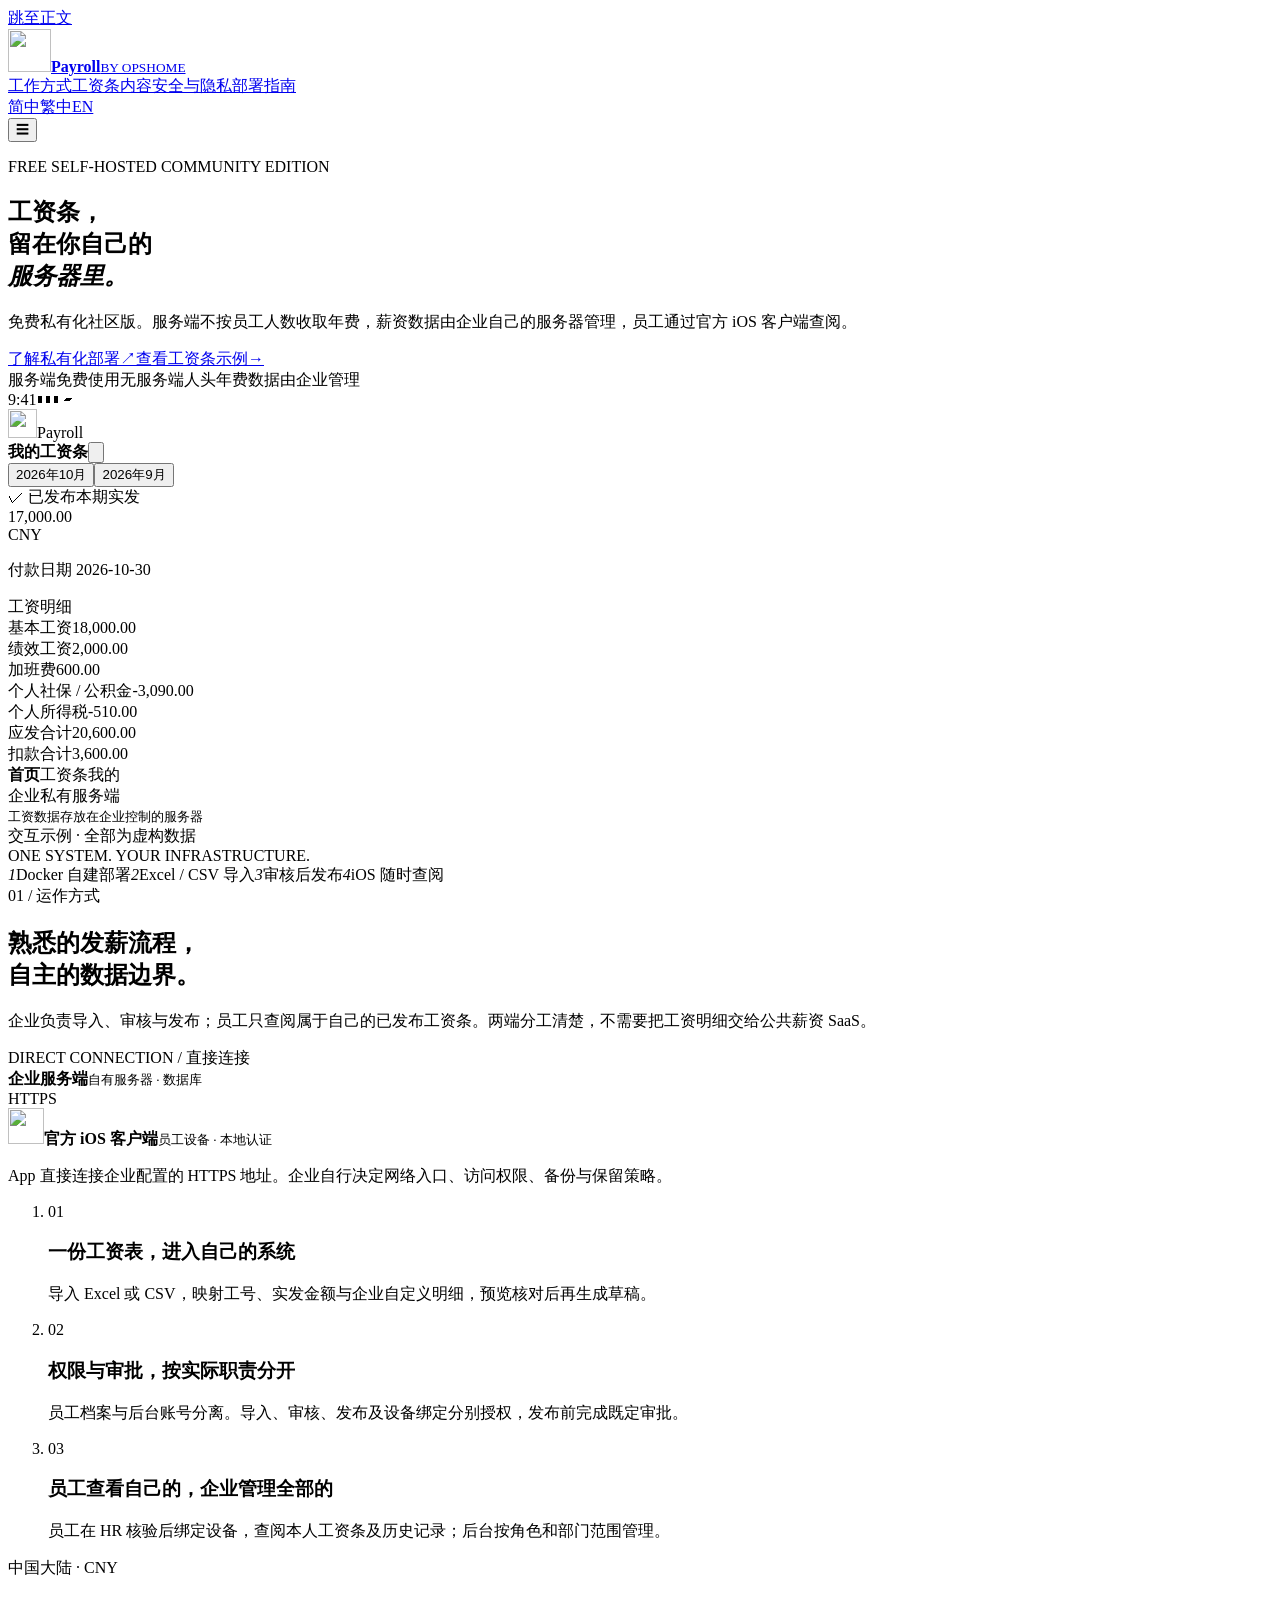
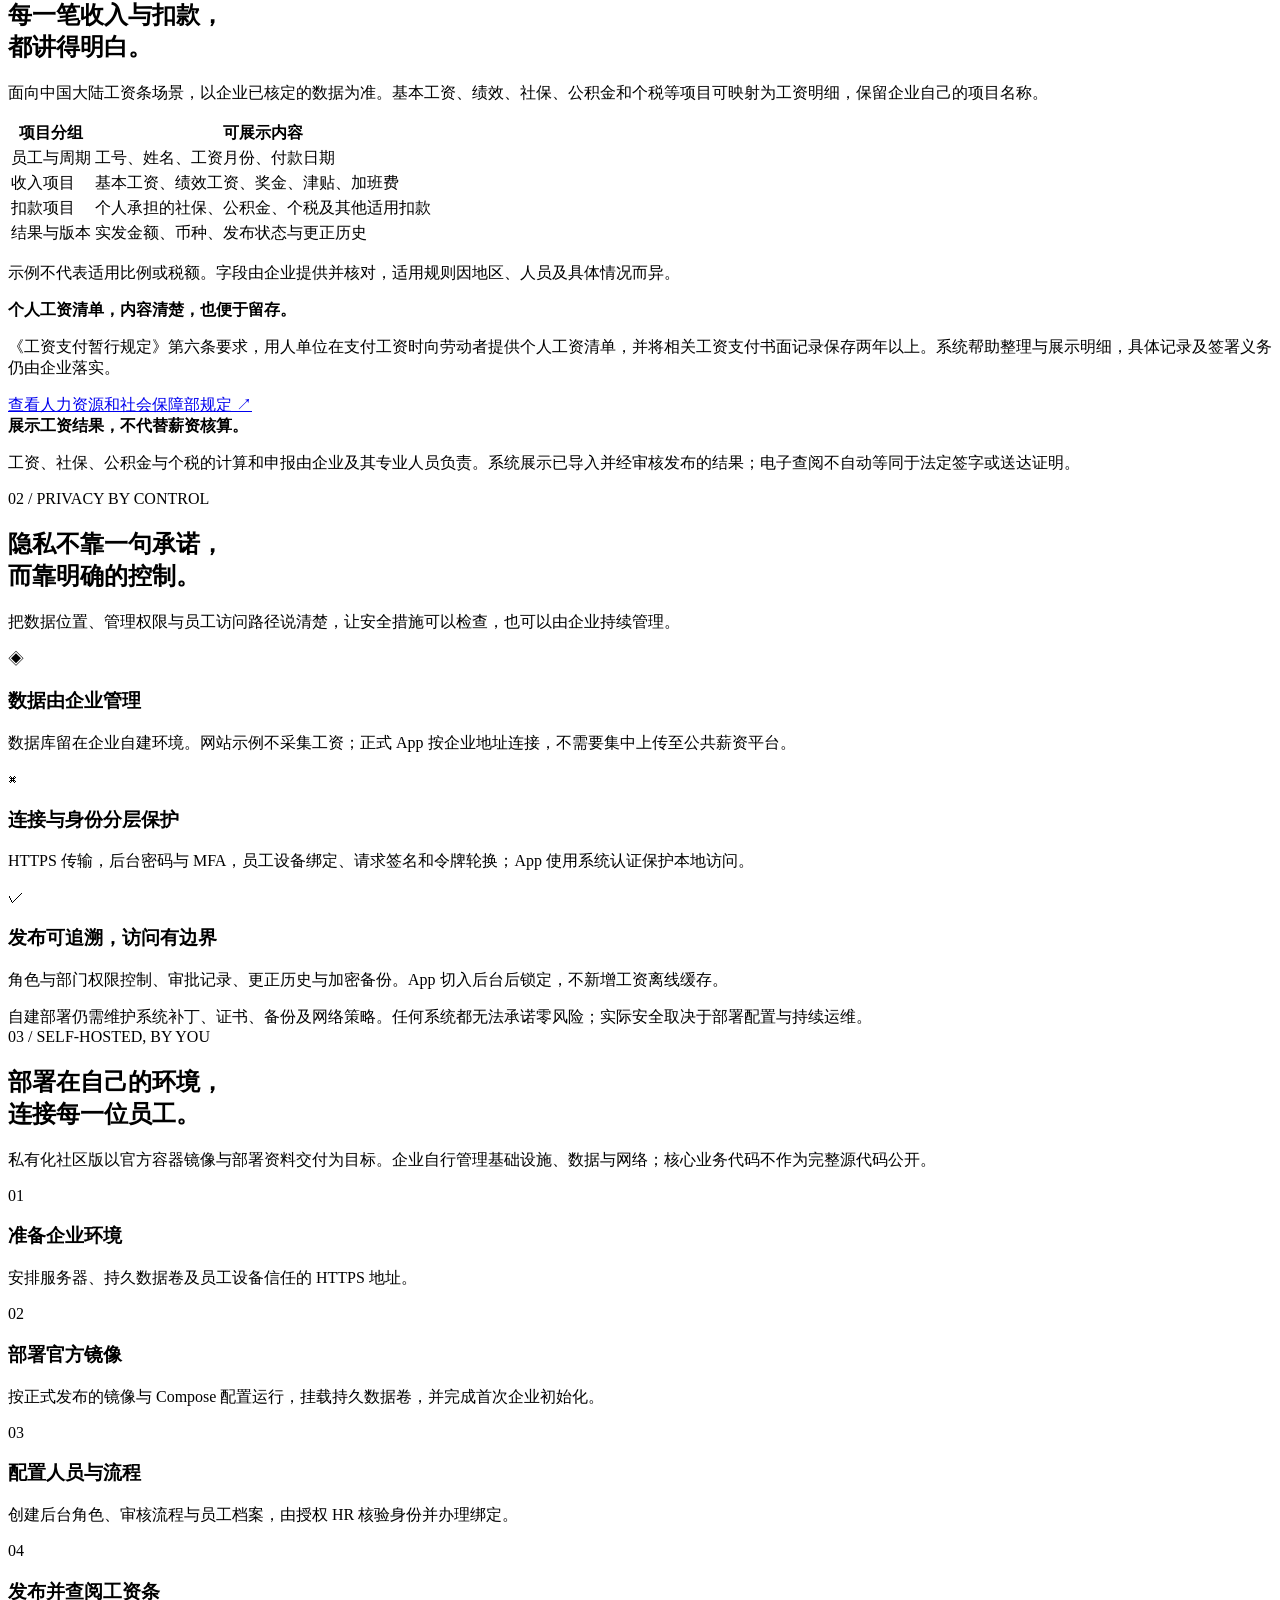
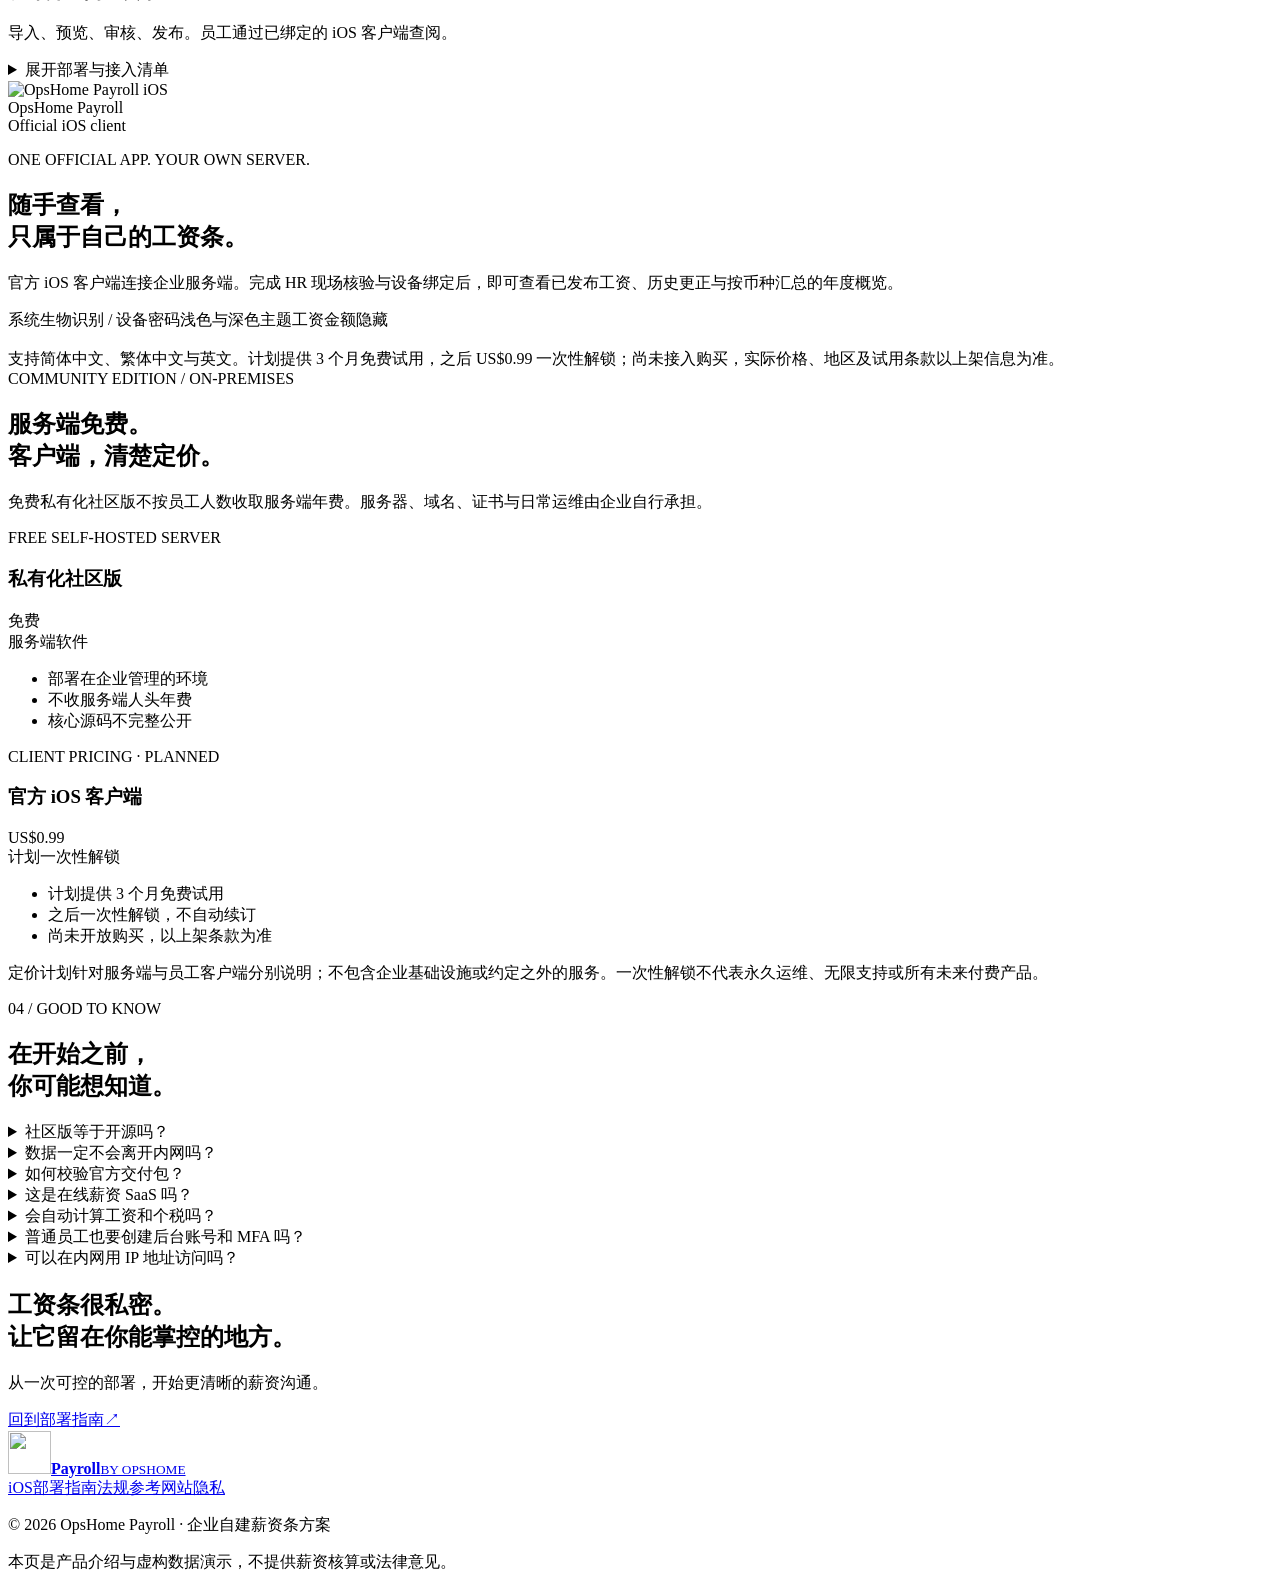
==== docs/index.html @ 1cf98d6b "Add files via upload" ====
<!doctype html>
<html lang="zh-CN"><head><meta charset="UTF-8"><meta name="viewport" content="width=device-width,initial-scale=1"><title>OpsHome Payroll｜免费私有化社区版 · 官方 iOS 客户端</title><meta name="description" content="为中国大陆企业提供可自建的工资条发布与查阅方案。工资明细由企业服务器管理，员工通过官方 iOS 客户端安全查阅。"><meta name="theme-color" content="#f6f5f0"><link rel="canonical" href="https://opshome-payroll.superstat2011.chatgpt.site/"><link rel="alternate" hreflang="zh-CN" href="https://opshome-payroll.superstat2011.chatgpt.site/"><link rel="alternate" hreflang="zh-HK" href="https://opshome-payroll.superstat2011.chatgpt.site/zh-hk/"><link rel="alternate" hreflang="en-HK" href="https://opshome-payroll.superstat2011.chatgpt.site/en/"><link rel="alternate" hreflang="x-default" href="https://opshome-payroll.superstat2011.chatgpt.site/"><meta property="og:title" content="OpsHome Payroll｜免费私有化社区版 · 官方 iOS 客户端"><meta property="og:description" content="为中国大陆企业提供可自建的工资条发布与查阅方案。工资明细由企业服务器管理，员工通过官方 iOS 客户端安全查阅。"><meta property="og:type" content="website"><meta property="og:url" content="https://opshome-payroll.superstat2011.chatgpt.site/"><meta property="og:image" content="https://opshome-payroll.superstat2011.chatgpt.site/assets/logo.png"><link rel="icon" type="image/png" href="/assets/favicon.png"><link rel="stylesheet" href="/assets/site.css"><script src="/assets/site.js" defer></script></head>
<body data-region="CN"><a class="skip" href="#main">跳至正文</a><header class="header"><div class="wrap nav"><a class="brand" href="/" aria-label="OpsHome Payroll"><img src="/assets/logo.png" width="43" height="43" alt=""><span><strong>Payroll</strong><small>BY OPSHOME</small></span></a><nav class="navlinks" id="main-nav" aria-label="Main"><a href="#how-it-works">工作方式</a><a href="#payslips">工资条内容</a><a href="#security">安全与隐私</a><a href="#deployment">部署指南</a></nav><div class="languages" aria-label="Language"><a href="/" lang="zh-CN" hreflang="zh-CN" aria-current="page">简中</a><a href="/zh-hk/" lang="zh-HK" hreflang="zh-HK">繁中</a><a href="/en/" lang="en-HK" hreflang="en-HK">EN</a></div><button class="menu" aria-label="展开导航" aria-expanded="false" aria-controls="main-nav">☰</button></div></header>
<main id="main"><div class="wrap"><section class="hero"><div class="hero-copy reveal"><p class="kicker">FREE SELF-HOSTED COMMUNITY EDITION</p><h1>工资条，<br>留在你自己的<br><em>服务器里。</em></h1><p class="lead">免费私有化社区版。服务端不按员工人数收取年费，薪资数据由企业自己的服务器管理，员工通过官方 iOS 客户端查阅。</p><div class="actions"><a class="btn" href="#deployment">了解私有化部署<span aria-hidden="true">↗</span></a><a class="btn secondary" href="#demo">查看工资条示例<span aria-hidden="true">→</span></a></div><div class="trustline"><span>服务端免费使用</span><span>无服务端人头年费</span><span>数据由企业管理</span></div></div>
<div class="hero-art reveal" id="demo"><div class="halo"></div><div class="gridlines"></div><div class="phone" aria-label="交互示例 · 全部为虚构数据"><div class="island"></div><div class="phone-inner"><div class="phone-status"><span>9:41</span><span aria-hidden="true">▮▮▮ ▰</span></div><div class="phone-brand"><img src="/assets/logo.png" alt="" width="29" height="29">Payroll</div><div class="phone-title"><strong>我的工资条</strong><button class="eye" aria-label="隐藏金额" aria-pressed="false" data-hide-label="隐藏金额" data-show-label="显示金额"><svg viewBox="0 0 24 24" fill="none" stroke="currentColor" stroke-width="1.7" aria-hidden="true"><path d="M2 12s4-7 10-7 10 7 10 7-4 7-10 7S2 12 2 12Z"/><circle cx="12" cy="12" r="3"/></svg></button></div><div class="month-tabs" role="group" aria-label="我的工资条"><button type="button" data-month="0" aria-pressed="true">2026年10月</button><button type="button" data-month="1" aria-pressed="false">2026年9月</button></div><div class="paycard"><span class="paid">✓ 已发布</span><span class="label">本期实发</span><div class="amount" data-net>17,000.00</div><span class="currency">CNY</span><p class="paydate">付款日期 <span data-date>2026-10-30</span></p></div><div class="phone-section-title">工资明细</div><div aria-live="polite" class="pay-breakdown"><div class="receipt-row"><span>基本工资</span><span data-row="0">18,000.00</span></div><div class="receipt-row"><span>绩效工资</span><span data-row="1">2,000.00</span></div><div class="receipt-row"><span>加班费</span><span data-row="2">600.00</span></div><div class="receipt-row"><span>个人社保 / 公积金</span><span data-row="3">-3,090.00</span></div><div class="receipt-row"><span>个人所得税</span><span data-row="4">-510.00</span></div><div class="receipt-row total"><span>应发合计</span><span data-gross>20,600.00</span></div><div class="receipt-row"><span>扣款合计</span><span data-deduction>3,600.00</span></div></div><div class="phone-foot"><b>首页</b><span>工资条</span><span>我的</span></div><div class="home-indicator"></div></div></div><div class="server-tag"><div class="server-head"><span class="server-symbol" aria-hidden="true"></span>企业私有服务端</div><small>工资数据存放在企业控制的服务器</small></div><span class="art-label">交互示例 · 全部为虚构数据</span></div></section><div class="introstrip"><span class="strip-label">ONE SYSTEM. YOUR INFRASTRUCTURE.</span><div class="strip-items"><span><i aria-hidden="true">1</i>Docker 自建部署</span><span><i aria-hidden="true">2</i>Excel / CSV 导入</span><span><i aria-hidden="true">3</i>审核后发布</span><span><i aria-hidden="true">4</i>iOS 随时查阅</span></div></div></div>
<section class="section wrap" id="how-it-works"><div class="section-top"><div><div class="section-num">01 / 运作方式</div><h2>熟悉的发薪流程，<br>自主的数据边界。</h2></div><p>企业负责导入、审核与发布；员工只查阅属于自己的已发布工资条。两端分工清楚，不需要把工资明细交给公共薪资 SaaS。</p></div><div class="ownership"><div class="diagram"><div class="diagram-title">DIRECT CONNECTION / 直接连接</div><div class="diagram-nodes"><div class="node"><span class="server-symbol" style="margin:auto" aria-hidden="true"></span><strong>企业服务端</strong><small>自有服务器 · 数据库</small></div><div class="route" aria-hidden="true"><span>HTTPS</span></div><div class="node"><img src="/assets/logo.png" alt="" width="36" height="36"><strong>官方 iOS 客户端</strong><small>员工设备 · 本地认证</small></div></div><p class="diagram-caption">App 直接连接企业配置的 HTTPS 地址。企业自行决定网络入口、访问权限、备份与保留策略。</p></div><ol class="numbered-features"><li><span class="number">01</span><div><h3>一份工资表，进入自己的系统</h3><p>导入 Excel 或 CSV，映射工号、实发金额与企业自定义明细，预览核对后再生成草稿。</p></div></li><li><span class="number">02</span><div><h3>权限与审批，按实际职责分开</h3><p>员工档案与后台账号分离。导入、审核、发布及设备绑定分别授权，发布前完成既定审批。</p></div></li><li><span class="number">03</span><div><h3>员工查看自己的，企业管理全部的</h3><p>员工在 HR 核验后绑定设备，查阅本人工资条及历史记录；后台按角色和部门范围管理。</p></div></li></ol></div></section>
<section class="section white-section" id="payslips"><div class="wrap"><div class="section-top"><div><span class="region-pill">中国大陆 · CNY</span><h2>每一笔收入与扣款，<br>都讲得明白。</h2></div><p>面向中国大陆工资条场景，以企业已核定的数据为准。基本工资、绩效、社保、公积金和个税等项目可映射为工资明细，保留企业自己的项目名称。</p></div><div class="details-layout"><div><table class="field-table"><thead><tr><th>项目分组</th><th>可展示内容</th></tr></thead><tbody><tr><td>员工与周期</td><td>工号、姓名、工资月份、付款日期</td></tr><tr><td>收入项目</td><td>基本工资、绩效工资、奖金、津贴、加班费</td></tr><tr><td>扣款项目</td><td>个人承担的社保、公积金、个税及其他适用扣款</td></tr><tr><td>结果与版本</td><td>实发金额、币种、发布状态与更正历史</td></tr></tbody></table><p class="fineprint">示例不代表适用比例或税额。字段由企业提供并核对，适用规则因地区、人员及具体情况而异。</p></div><div id="sources"><div class="paper-note"><strong>个人工资清单，内容清楚，也便于留存。</strong><p>《工资支付暂行规定》第六条要求，用人单位在支付工资时向劳动者提供个人工资清单，并将相关工资支付书面记录保存两年以上。系统帮助整理与展示明细，具体记录及签署义务仍由企业落实。</p><a class="source-link" href="https://www.mohrss.gov.cn/xxgk2020/gzk/gz/202112/P020220105606656151693.pdf" target="_blank" rel="noopener noreferrer">查看人力资源和社会保障部规定 ↗</a></div><div class="paper-note"><strong>展示工资结果，不代替薪资核算。</strong><p>工资、社保、公积金与个税的计算和申报由企业及其专业人员负责。系统展示已导入并经审核发布的结果；电子查阅不自动等同于法定签字或送达证明。</p></div></div></div></div></section>
<section class="section security" id="security"><div class="wrap"><div class="section-top"><div><div class="section-num">02 / PRIVACY BY CONTROL</div><h2>隐私不靠一句承诺，<br>而靠明确的控制。</h2></div><p>把数据位置、管理权限与员工访问路径说清楚，让安全措施可以检查，也可以由企业持续管理。</p></div><div class="security-list"><article class="security-item"><span class="security-icon" aria-hidden="true">◈</span><h3>数据由企业管理</h3><p>数据库留在企业自建环境。网站示例不采集工资；正式 App 按企业地址连接，不需要集中上传至公共薪资平台。</p></article><article class="security-item"><span class="security-icon" aria-hidden="true">⌘</span><h3>连接与身份分层保护</h3><p>HTTPS 传输，后台密码与 MFA，员工设备绑定、请求签名和令牌轮换；App 使用系统认证保护本地访问。</p></article><article class="security-item"><span class="security-icon" aria-hidden="true">✓</span><h3>发布可追溯，访问有边界</h3><p>角色与部门权限控制、审批记录、更正历史与加密备份。App 切入后台后锁定，不新增工资离线缓存。</p></article></div><div class="security-note">自建部署仍需维护系统补丁、证书、备份及网络策略。任何系统都无法承诺零风险；实际安全取决于部署配置与持续运维。</div></div></section>
<section class="section wrap" id="deployment"><div class="section-top"><div><div class="section-num">03 / SELF-HOSTED, BY YOU</div><h2>部署在自己的环境，<br>连接每一位员工。</h2></div><p>私有化社区版以官方容器镜像与部署资料交付为目标。企业自行管理基础设施、数据与网络；核心业务代码不作为完整源代码公开。</p></div><div class="steps"><article class="step"><div class="step-number">01</div><h3>准备企业环境</h3><p>安排服务器、持久数据卷及员工设备信任的 HTTPS 地址。</p></article><article class="step"><div class="step-number">02</div><h3>部署官方镜像</h3><p>按正式发布的镜像与 Compose 配置运行，挂载持久数据卷，并完成首次企业初始化。</p></article><article class="step"><div class="step-number">03</div><h3>配置人员与流程</h3><p>创建后台角色、审核流程与员工档案，由授权 HR 核验身份并办理绑定。</p></article><article class="step"><div class="step-number">04</div><h3>发布并查阅工资条</h3><p>导入、预览、审核、发布。员工通过已绑定的 iOS 客户端查阅。</p></article></div><details class="guide"><summary>展开部署与接入清单</summary><div class="guide-body"><ol><li>选择企业自建机器或企业管理的服务器，准备 Docker、持久化存储和备份位置。</li><li>配置员工可访问的 HTTPS 地址与可信代理；禁止直接使用内网 HTTP 登录生产后台。</li><li>使用正式交付镜像、Compose 配置及部署文档；无需获取完整业务源码。升级保留原数据卷、账号及 MFA。</li><li>首次由系统管理员配置企业和后台角色；授权 HR 创建员工档案并核验身份后绑定。</li><li>如需内网 IP HTTPS，可由管理员在后台启用自签名证书，并向内网终端分发信任。</li></ol><p class="fineprint">官方镜像仓库及公开部署资料尚待正式发布。当前页面介绍交付模式，不提供未经确认的拉取命令；私有化社区版不代表开源授权。</p></div></details></section>
<section class="wrap" id="ios"><div class="app-section"><div><img class="app-icon" src="/assets/logo.png" width="156" height="156" alt="OpsHome Payroll iOS"><div class="app-identity">OpsHome Payroll<br>Official iOS client</div></div><div class="app-copy"><p class="kicker">ONE OFFICIAL APP. YOUR OWN SERVER.</p><h2>随手查看，<br>只属于自己的工资条。</h2><p>官方 iOS 客户端连接企业服务端。完成 HR 现场核验与设备绑定后，即可查看已发布工资、历史更正与按币种汇总的年度概览。</p><div class="chips"><span>系统生物识别 / 设备密码</span><span>浅色与深色主题</span><span>工资金额隐藏</span></div><p class="fineprint" style="margin:18px 0 0">支持简体中文、繁体中文与英文。计划提供 3 个月免费试用，之后 US$0.99 一次性解锁；尚未接入购买，实际价格、地区及试用条款以上架信息为准。</p></div></div></section>
<section class="section wrap" id="edition"><div class="section-top"><div><div class="section-num">COMMUNITY EDITION / ON-PREMISES</div><h2>服务端免费。<br>客户端，清楚定价。</h2></div><p>免费私有化社区版不按员工人数收取服务端年费。服务器、域名、证书与日常运维由企业自行承担。</p></div><div class="pricing-grid"><article class="price-column"><div class="price-kicker">FREE SELF-HOSTED SERVER</div><h3>私有化社区版</h3><div class="price-value">免费</div><div class="price-unit">服务端软件</div><ul><li>部署在企业管理的环境</li><li>不收服务端人头年费</li><li>核心源码不完整公开</li></ul></article><article class="price-column"><div class="price-kicker">CLIENT PRICING · PLANNED</div><h3>官方 iOS 客户端</h3><div class="price-value">US$0.99</div><div class="price-unit">计划一次性解锁</div><ul><li>计划提供 3 个月免费试用</li><li>之后一次性解锁，不自动续订</li><li>尚未开放购买，以上架条款为准</li></ul></article></div><p class="fineprint">定价计划针对服务端与员工客户端分别说明；不包含企业基础设施或约定之外的服务。一次性解锁不代表永久运维、无限支持或所有未来付费产品。</p></section><section class="section wrap"><div class="faq-grid"><div><div class="section-num">04 / GOOD TO KNOW</div><h2>在开始之前，<br>你可能想知道。</h2></div><div class="faq-list"><details><summary>社区版等于开源吗？</summary><p>不等于。私有化社区版描述免费自建的交付模式，不承诺公开全部业务源码。公开部署资料、Excel 字段示例及使用文档，以正式发布的许可和内容为准。</p></details><details><summary>数据一定不会离开内网吗？</summary><p>数据库存放在企业管理的服务器。若员工从外网查阅，经授权的工资数据会通过 HTTPS 传至其设备；因此我们不宣称全部数据“绝不出内网”。数据库本身无需作为公网服务开放。</p></details><details><summary>如何校验官方交付包？</summary><p>正式版本可提供 SHA-256 校验值用于检查文件完整性。哈希校验不等于数字签名、安全认证或无漏洞证明；镜像签名及漏洞扫描应分别提供发布记录。</p></details><details><summary>这是在线薪资 SaaS 吗？</summary><p>采用企业自建服务端与官方 iOS 客户端的模式。企业负责服务端和数据，员工设备直接连接企业 HTTPS 地址。此产品介绍网站不承载企业工资数据库。</p></details><details><summary>会自动计算工资和个税吗？</summary><p>当前负责导入、审核、发布和查阅工资条，不代替工资、税费、社保或公积金核算与申报。工资数据以企业核定结果为准。</p></details><details><summary>普通员工也要创建后台账号和 MFA 吗？</summary><p>不需要。员工档案与后台操作账号分开，授权 HR 核验身份并绑定员工手机。后台管理人员使用密码及 MFA，员工在 App 内使用系统认证解锁。</p></details><details><summary>可以在内网用 IP 地址访问吗？</summary><p>生产环境必须使用 HTTPS。管理员可开启内网 IP HTTPS，自动生成自签名证书；内网电脑和手机须安装并信任该证书。员工 iOS 配对继续使用企业配置的公开 HTTPS 地址。</p></details></div></div></section><div class="wrap"><section class="closing"><div><h2>工资条很私密。<br>让它留在你能掌控的地方。</h2><p>从一次可控的部署，开始更清晰的薪资沟通。</p></div><a class="btn" href="#deployment">回到部署指南<span aria-hidden="true">↗</span></a></section></div></main>
<footer class="footer"><div class="wrap"><div class="footer-top"><a class="brand" href="/" aria-label="OpsHome Payroll"><img src="/assets/logo.png" width="43" height="43" alt=""><span><strong>Payroll</strong><small>BY OPSHOME</small></span></a><div class="footer-links"><a href="#ios">iOS</a><a href="#deployment">部署指南</a><a href="#sources">法规参考</a><a href="#privacy" data-privacy>网站隐私</a></div></div><div class="footer-bottom"><p>© 2026 OpsHome Payroll · 企业自建薪资条方案</p><p>本页是产品介绍与虚构数据演示，不提供薪资核算或法律意见。</p></div></div></footer><dialog id="privacy"><button class="close-dialog" aria-label="关闭">×</button><h2>这个网站如何处理数据</h2><p>本网站仅展示产品资料与浏览器内的虚构工资条，不提供真实工资上传表单，不接入第三方分析或广告脚本，也不要求员工登录。托管平台仍可能处理提供网站所需的访问日志。企业服务端的数据处理和保留由部署企业负责。</p></dialog>
</body></html>
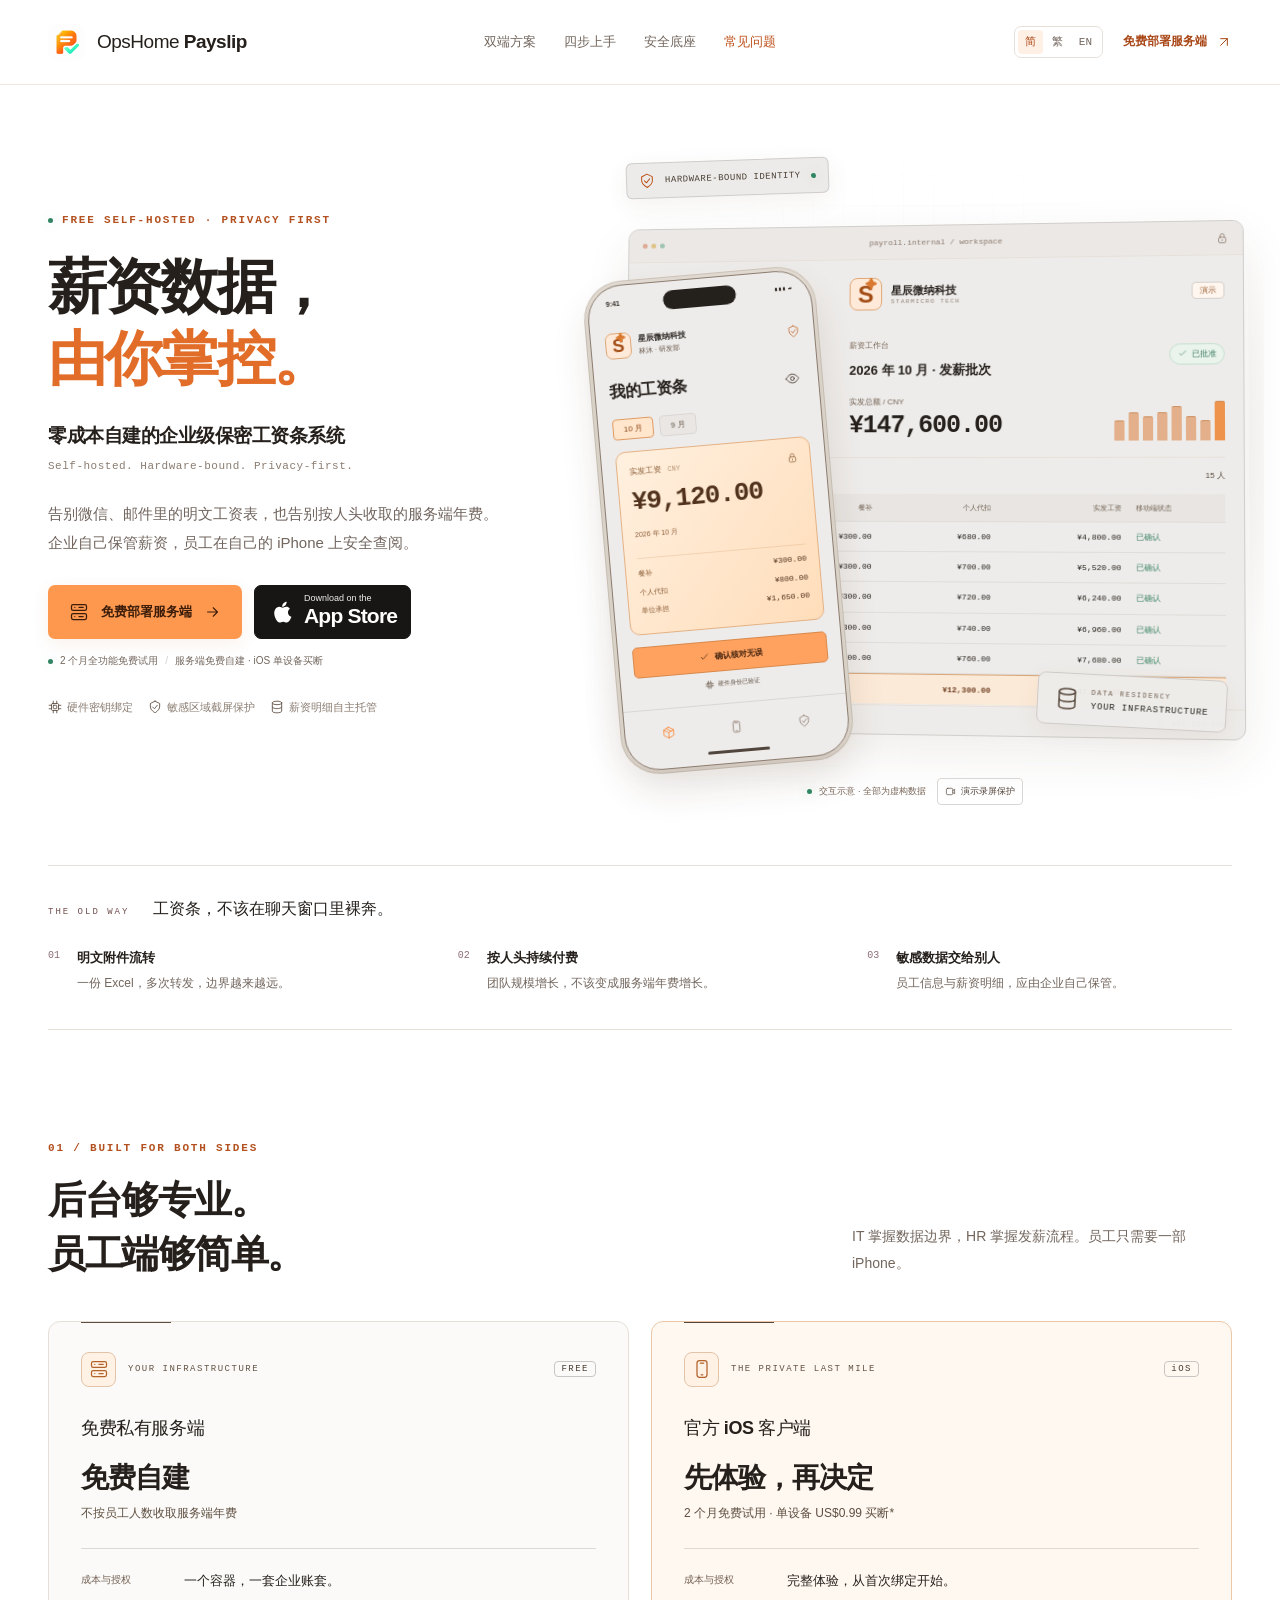
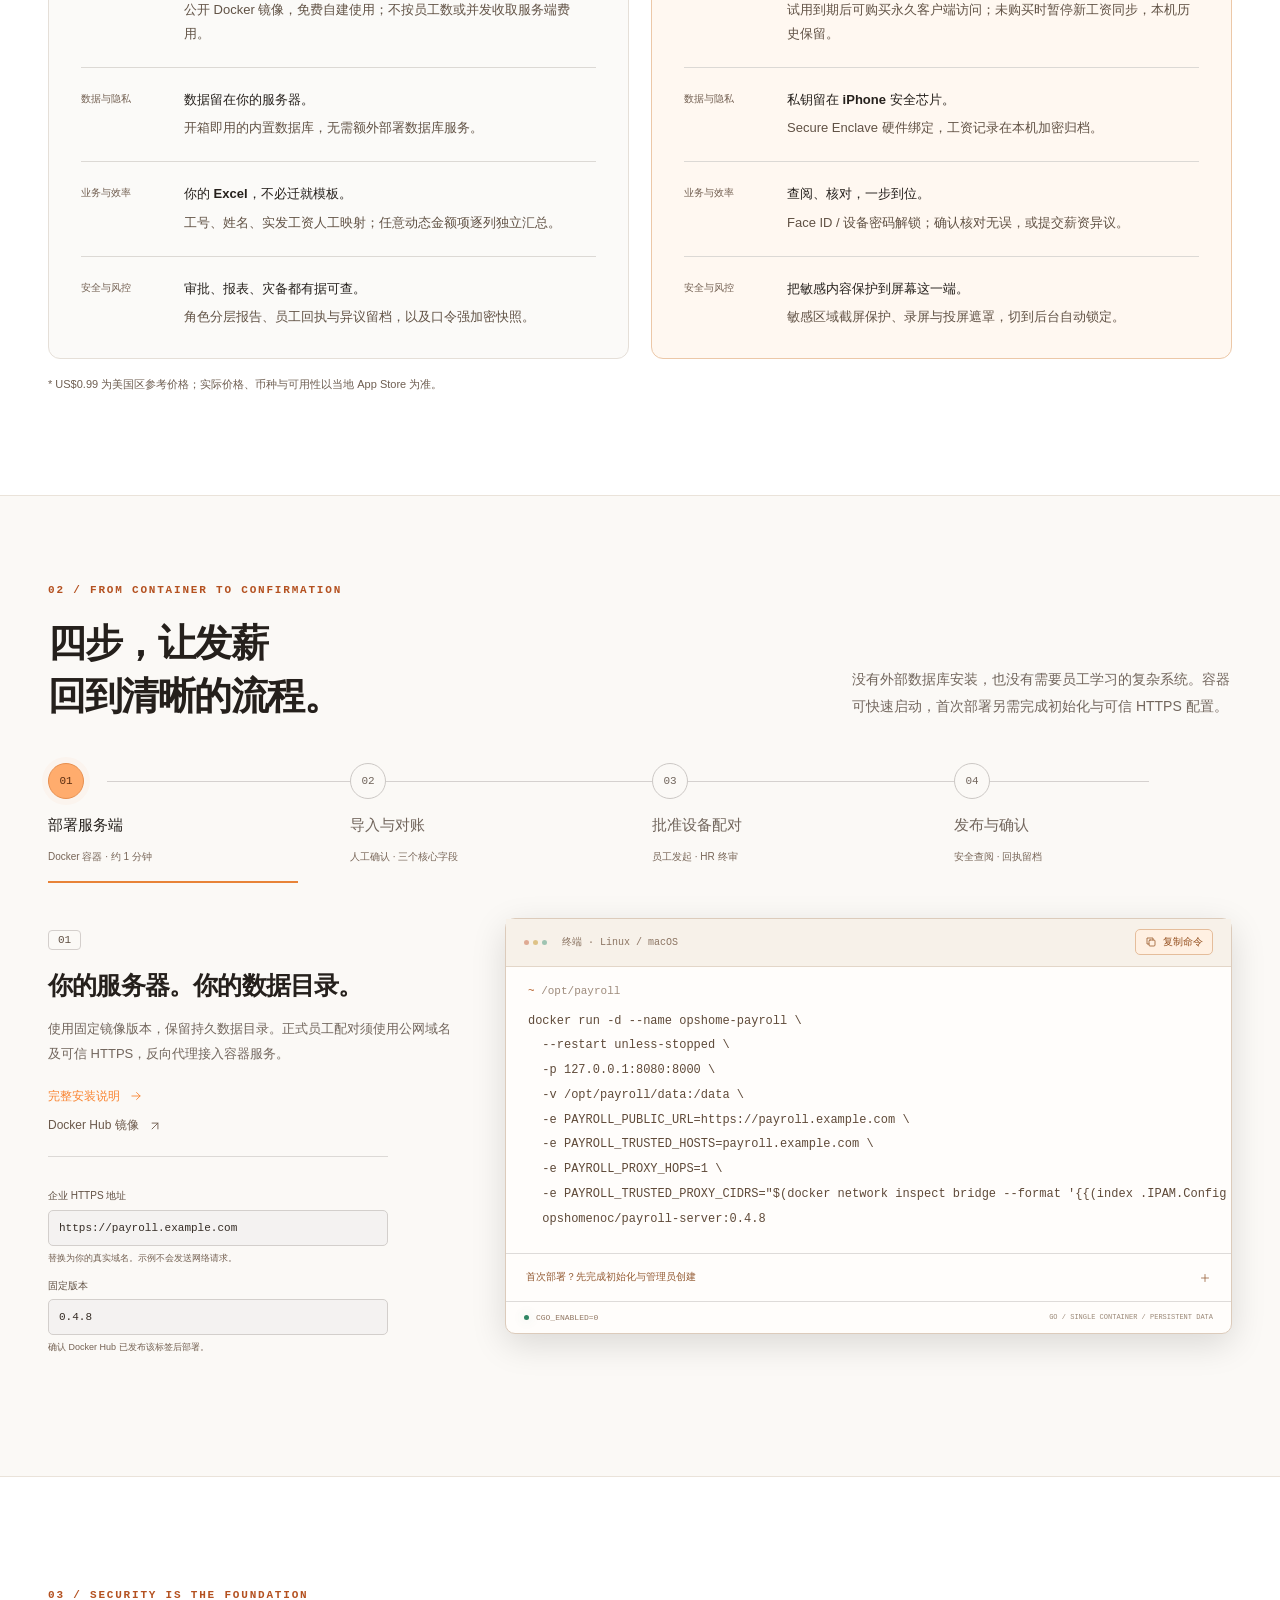
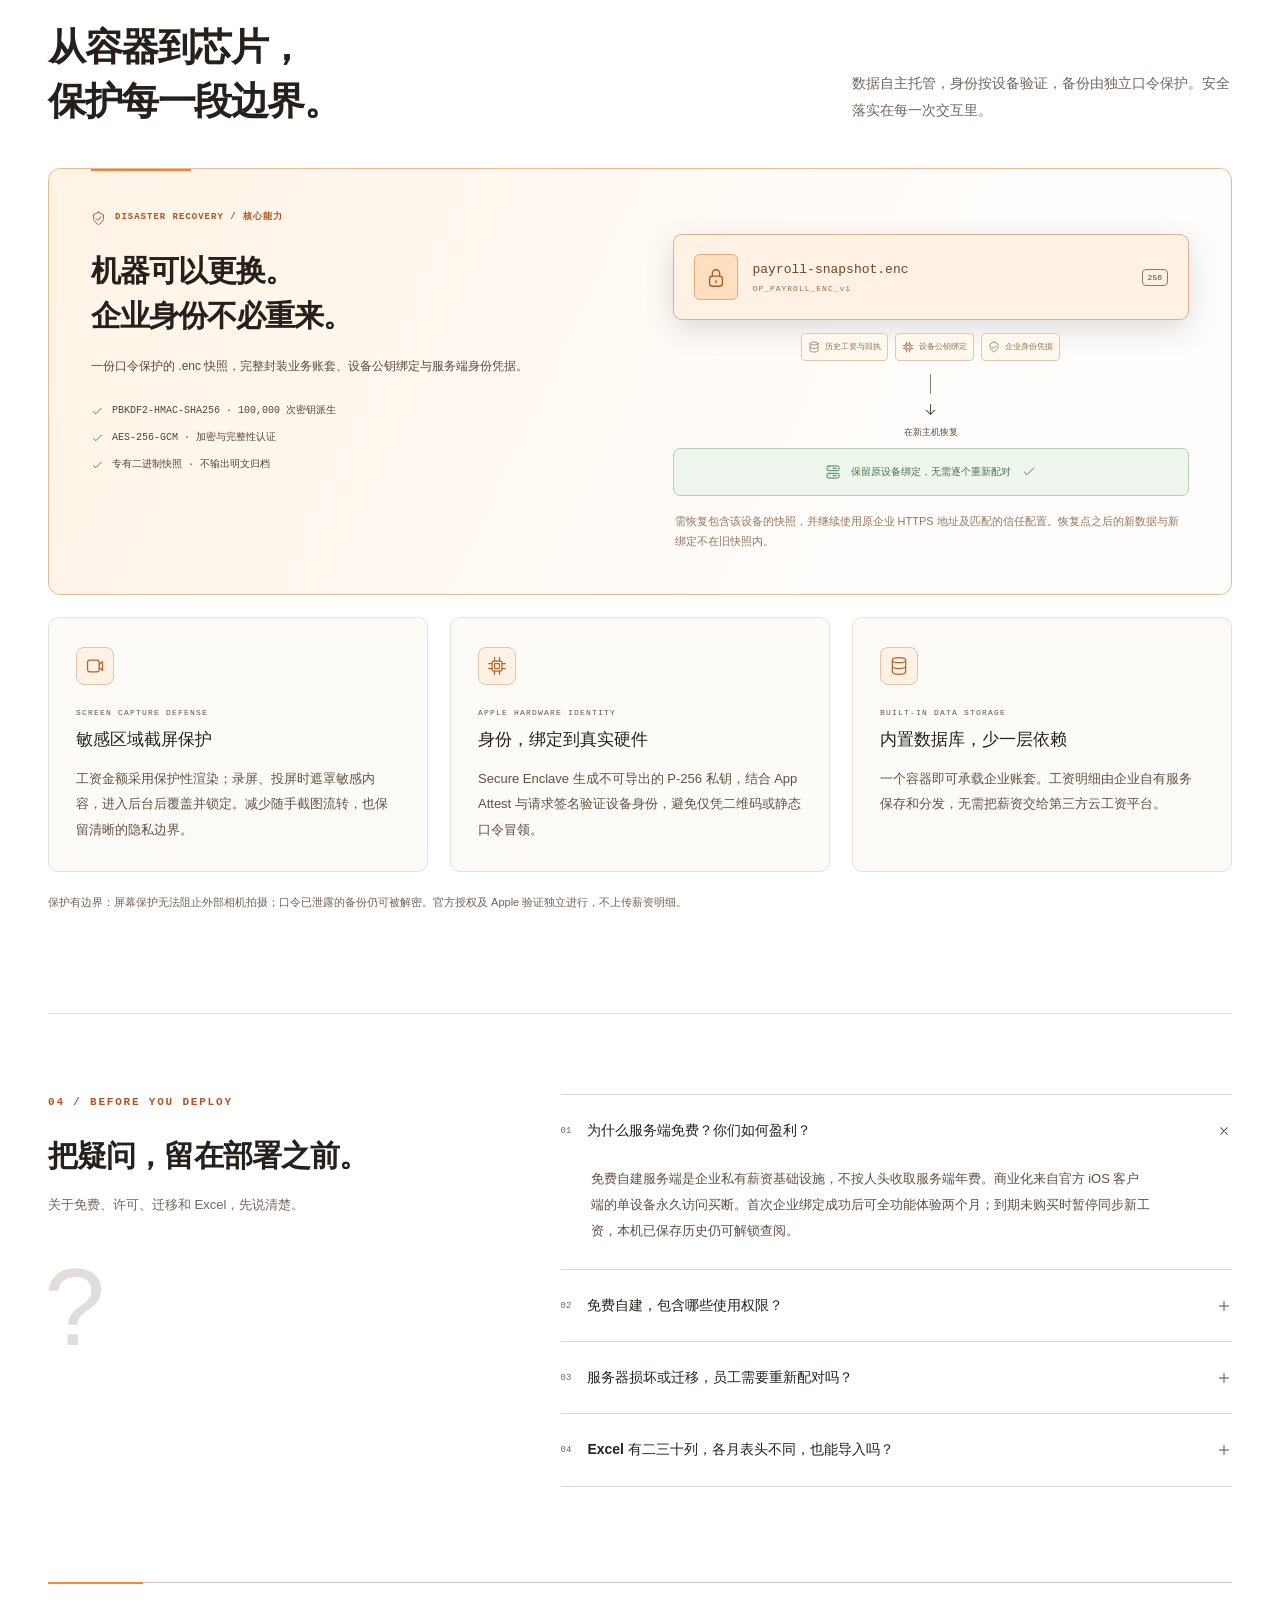
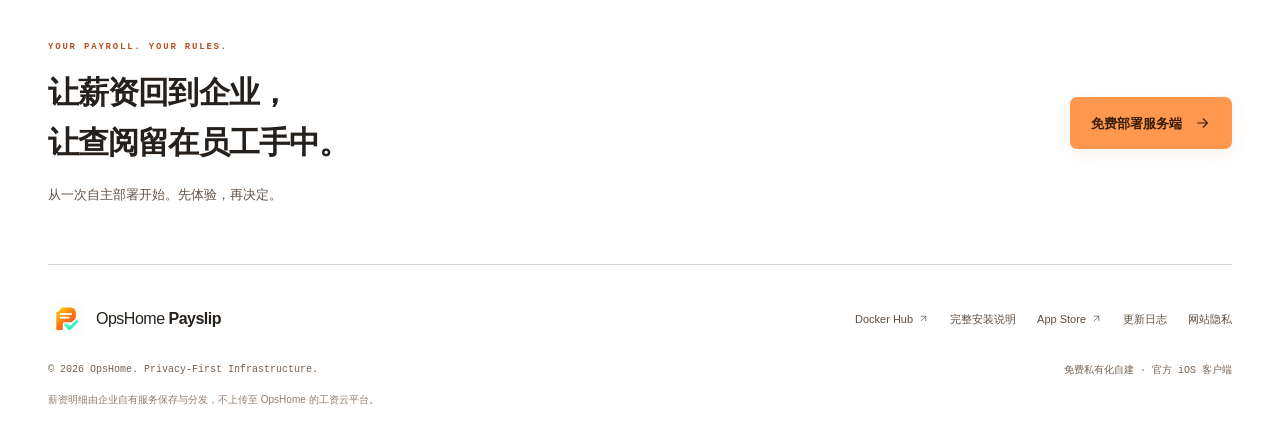
==== commit ca2eca20: "Add files via upload" ====
--- a/docs/index.html
+++ b/docs/index.html
@@ -1,13 +1,27 @@
 <!doctype html>
-<html lang="zh-CN"><head><meta charset="UTF-8"><meta name="viewport" content="width=device-width,initial-scale=1"><title>OpsHome Payroll｜免费私有化社区版 · 官方 iOS 客户端</title><meta name="description" content="为中国大陆企业提供可自建的工资条发布与查阅方案。工资明细由企业服务器管理，员工通过官方 iOS 客户端安全查阅。"><meta name="theme-color" content="#f6f5f0"><link rel="canonical" href="https://opshome-payroll.superstat2011.chatgpt.site/"><link rel="alternate" hreflang="zh-CN" href="https://opshome-payroll.superstat2011.chatgpt.site/"><link rel="alternate" hreflang="zh-HK" href="https://opshome-payroll.superstat2011.chatgpt.site/zh-hk/"><link rel="alternate" hreflang="en-HK" href="https://opshome-payroll.superstat2011.chatgpt.site/en/"><link rel="alternate" hreflang="x-default" href="https://opshome-payroll.superstat2011.chatgpt.site/"><meta property="og:title" content="OpsHome Payroll｜免费私有化社区版 · 官方 iOS 客户端"><meta property="og:description" content="为中国大陆企业提供可自建的工资条发布与查阅方案。工资明细由企业服务器管理，员工通过官方 iOS 客户端安全查阅。"><meta property="og:type" content="website"><meta property="og:url" content="https://opshome-payroll.superstat2011.chatgpt.site/"><meta property="og:image" content="https://opshome-payroll.superstat2011.chatgpt.site/assets/logo.png"><link rel="icon" type="image/png" href="/assets/favicon.png"><link rel="stylesheet" href="/assets/site.css"><script src="/assets/site.js" defer></script></head>
-<body data-region="CN"><a class="skip" href="#main">跳至正文</a><header class="header"><div class="wrap nav"><a class="brand" href="/" aria-label="OpsHome Payroll"><img src="/assets/logo.png" width="43" height="43" alt=""><span><strong>Payroll</strong><small>BY OPSHOME</small></span></a><nav class="navlinks" id="main-nav" aria-label="Main"><a href="#how-it-works">工作方式</a><a href="#payslips">工资条内容</a><a href="#security">安全与隐私</a><a href="#deployment">部署指南</a></nav><div class="languages" aria-label="Language"><a href="/" lang="zh-CN" hreflang="zh-CN" aria-current="page">简中</a><a href="/zh-hk/" lang="zh-HK" hreflang="zh-HK">繁中</a><a href="/en/" lang="en-HK" hreflang="en-HK">EN</a></div><button class="menu" aria-label="展开导航" aria-expanded="false" aria-controls="main-nav">☰</button></div></header>
-<main id="main"><div class="wrap"><section class="hero"><div class="hero-copy reveal"><p class="kicker">FREE SELF-HOSTED COMMUNITY EDITION</p><h1>工资条，<br>留在你自己的<br><em>服务器里。</em></h1><p class="lead">免费私有化社区版。服务端不按员工人数收取年费，薪资数据由企业自己的服务器管理，员工通过官方 iOS 客户端查阅。</p><div class="actions"><a class="btn" href="#deployment">了解私有化部署<span aria-hidden="true">↗</span></a><a class="btn secondary" href="#demo">查看工资条示例<span aria-hidden="true">→</span></a></div><div class="trustline"><span>服务端免费使用</span><span>无服务端人头年费</span><span>数据由企业管理</span></div></div>
-<div class="hero-art reveal" id="demo"><div class="halo"></div><div class="gridlines"></div><div class="phone" aria-label="交互示例 · 全部为虚构数据"><div class="island"></div><div class="phone-inner"><div class="phone-status"><span>9:41</span><span aria-hidden="true">▮▮▮ ▰</span></div><div class="phone-brand"><img src="/assets/logo.png" alt="" width="29" height="29">Payroll</div><div class="phone-title"><strong>我的工资条</strong><button class="eye" aria-label="隐藏金额" aria-pressed="false" data-hide-label="隐藏金额" data-show-label="显示金额"><svg viewBox="0 0 24 24" fill="none" stroke="currentColor" stroke-width="1.7" aria-hidden="true"><path d="M2 12s4-7 10-7 10 7 10 7-4 7-10 7S2 12 2 12Z"/><circle cx="12" cy="12" r="3"/></svg></button></div><div class="month-tabs" role="group" aria-label="我的工资条"><button type="button" data-month="0" aria-pressed="true">2026年10月</button><button type="button" data-month="1" aria-pressed="false">2026年9月</button></div><div class="paycard"><span class="paid">✓ 已发布</span><span class="label">本期实发</span><div class="amount" data-net>17,000.00</div><span class="currency">CNY</span><p class="paydate">付款日期 <span data-date>2026-10-30</span></p></div><div class="phone-section-title">工资明细</div><div aria-live="polite" class="pay-breakdown"><div class="receipt-row"><span>基本工资</span><span data-row="0">18,000.00</span></div><div class="receipt-row"><span>绩效工资</span><span data-row="1">2,000.00</span></div><div class="receipt-row"><span>加班费</span><span data-row="2">600.00</span></div><div class="receipt-row"><span>个人社保 / 公积金</span><span data-row="3">-3,090.00</span></div><div class="receipt-row"><span>个人所得税</span><span data-row="4">-510.00</span></div><div class="receipt-row total"><span>应发合计</span><span data-gross>20,600.00</span></div><div class="receipt-row"><span>扣款合计</span><span data-deduction>3,600.00</span></div></div><div class="phone-foot"><b>首页</b><span>工资条</span><span>我的</span></div><div class="home-indicator"></div></div></div><div class="server-tag"><div class="server-head"><span class="server-symbol" aria-hidden="true"></span>企业私有服务端</div><small>工资数据存放在企业控制的服务器</small></div><span class="art-label">交互示例 · 全部为虚构数据</span></div></section><div class="introstrip"><span class="strip-label">ONE SYSTEM. YOUR INFRASTRUCTURE.</span><div class="strip-items"><span><i aria-hidden="true">1</i>Docker 自建部署</span><span><i aria-hidden="true">2</i>Excel / CSV 导入</span><span><i aria-hidden="true">3</i>审核后发布</span><span><i aria-hidden="true">4</i>iOS 随时查阅</span></div></div></div>
-<section class="section wrap" id="how-it-works"><div class="section-top"><div><div class="section-num">01 / 运作方式</div><h2>熟悉的发薪流程，<br>自主的数据边界。</h2></div><p>企业负责导入、审核与发布；员工只查阅属于自己的已发布工资条。两端分工清楚，不需要把工资明细交给公共薪资 SaaS。</p></div><div class="ownership"><div class="diagram"><div class="diagram-title">DIRECT CONNECTION / 直接连接</div><div class="diagram-nodes"><div class="node"><span class="server-symbol" style="margin:auto" aria-hidden="true"></span><strong>企业服务端</strong><small>自有服务器 · 数据库</small></div><div class="route" aria-hidden="true"><span>HTTPS</span></div><div class="node"><img src="/assets/logo.png" alt="" width="36" height="36"><strong>官方 iOS 客户端</strong><small>员工设备 · 本地认证</small></div></div><p class="diagram-caption">App 直接连接企业配置的 HTTPS 地址。企业自行决定网络入口、访问权限、备份与保留策略。</p></div><ol class="numbered-features"><li><span class="number">01</span><div><h3>一份工资表，进入自己的系统</h3><p>导入 Excel 或 CSV，映射工号、实发金额与企业自定义明细，预览核对后再生成草稿。</p></div></li><li><span class="number">02</span><div><h3>权限与审批，按实际职责分开</h3><p>员工档案与后台账号分离。导入、审核、发布及设备绑定分别授权，发布前完成既定审批。</p></div></li><li><span class="number">03</span><div><h3>员工查看自己的，企业管理全部的</h3><p>员工在 HR 核验后绑定设备，查阅本人工资条及历史记录；后台按角色和部门范围管理。</p></div></li></ol></div></section>
-<section class="section white-section" id="payslips"><div class="wrap"><div class="section-top"><div><span class="region-pill">中国大陆 · CNY</span><h2>每一笔收入与扣款，<br>都讲得明白。</h2></div><p>面向中国大陆工资条场景，以企业已核定的数据为准。基本工资、绩效、社保、公积金和个税等项目可映射为工资明细，保留企业自己的项目名称。</p></div><div class="details-layout"><div><table class="field-table"><thead><tr><th>项目分组</th><th>可展示内容</th></tr></thead><tbody><tr><td>员工与周期</td><td>工号、姓名、工资月份、付款日期</td></tr><tr><td>收入项目</td><td>基本工资、绩效工资、奖金、津贴、加班费</td></tr><tr><td>扣款项目</td><td>个人承担的社保、公积金、个税及其他适用扣款</td></tr><tr><td>结果与版本</td><td>实发金额、币种、发布状态与更正历史</td></tr></tbody></table><p class="fineprint">示例不代表适用比例或税额。字段由企业提供并核对，适用规则因地区、人员及具体情况而异。</p></div><div id="sources"><div class="paper-note"><strong>个人工资清单，内容清楚，也便于留存。</strong><p>《工资支付暂行规定》第六条要求，用人单位在支付工资时向劳动者提供个人工资清单，并将相关工资支付书面记录保存两年以上。系统帮助整理与展示明细，具体记录及签署义务仍由企业落实。</p><a class="source-link" href="https://www.mohrss.gov.cn/xxgk2020/gzk/gz/202112/P020220105606656151693.pdf" target="_blank" rel="noopener noreferrer">查看人力资源和社会保障部规定 ↗</a></div><div class="paper-note"><strong>展示工资结果，不代替薪资核算。</strong><p>工资、社保、公积金与个税的计算和申报由企业及其专业人员负责。系统展示已导入并经审核发布的结果；电子查阅不自动等同于法定签字或送达证明。</p></div></div></div></div></section>
-<section class="section security" id="security"><div class="wrap"><div class="section-top"><div><div class="section-num">02 / PRIVACY BY CONTROL</div><h2>隐私不靠一句承诺，<br>而靠明确的控制。</h2></div><p>把数据位置、管理权限与员工访问路径说清楚，让安全措施可以检查，也可以由企业持续管理。</p></div><div class="security-list"><article class="security-item"><span class="security-icon" aria-hidden="true">◈</span><h3>数据由企业管理</h3><p>数据库留在企业自建环境。网站示例不采集工资；正式 App 按企业地址连接，不需要集中上传至公共薪资平台。</p></article><article class="security-item"><span class="security-icon" aria-hidden="true">⌘</span><h3>连接与身份分层保护</h3><p>HTTPS 传输，后台密码与 MFA，员工设备绑定、请求签名和令牌轮换；App 使用系统认证保护本地访问。</p></article><article class="security-item"><span class="security-icon" aria-hidden="true">✓</span><h3>发布可追溯，访问有边界</h3><p>角色与部门权限控制、审批记录、更正历史与加密备份。App 切入后台后锁定，不新增工资离线缓存。</p></article></div><div class="security-note">自建部署仍需维护系统补丁、证书、备份及网络策略。任何系统都无法承诺零风险；实际安全取决于部署配置与持续运维。</div></div></section>
-<section class="section wrap" id="deployment"><div class="section-top"><div><div class="section-num">03 / SELF-HOSTED, BY YOU</div><h2>部署在自己的环境，<br>连接每一位员工。</h2></div><p>私有化社区版以官方容器镜像与部署资料交付为目标。企业自行管理基础设施、数据与网络；核心业务代码不作为完整源代码公开。</p></div><div class="steps"><article class="step"><div class="step-number">01</div><h3>准备企业环境</h3><p>安排服务器、持久数据卷及员工设备信任的 HTTPS 地址。</p></article><article class="step"><div class="step-number">02</div><h3>部署官方镜像</h3><p>按正式发布的镜像与 Compose 配置运行，挂载持久数据卷，并完成首次企业初始化。</p></article><article class="step"><div class="step-number">03</div><h3>配置人员与流程</h3><p>创建后台角色、审核流程与员工档案，由授权 HR 核验身份并办理绑定。</p></article><article class="step"><div class="step-number">04</div><h3>发布并查阅工资条</h3><p>导入、预览、审核、发布。员工通过已绑定的 iOS 客户端查阅。</p></article></div><details class="guide"><summary>展开部署与接入清单</summary><div class="guide-body"><ol><li>选择企业自建机器或企业管理的服务器，准备 Docker、持久化存储和备份位置。</li><li>配置员工可访问的 HTTPS 地址与可信代理；禁止直接使用内网 HTTP 登录生产后台。</li><li>使用正式交付镜像、Compose 配置及部署文档；无需获取完整业务源码。升级保留原数据卷、账号及 MFA。</li><li>首次由系统管理员配置企业和后台角色；授权 HR 创建员工档案并核验身份后绑定。</li><li>如需内网 IP HTTPS，可由管理员在后台启用自签名证书，并向内网终端分发信任。</li></ol><p class="fineprint">官方镜像仓库及公开部署资料尚待正式发布。当前页面介绍交付模式，不提供未经确认的拉取命令；私有化社区版不代表开源授权。</p></div></details></section>
-<section class="wrap" id="ios"><div class="app-section"><div><img class="app-icon" src="/assets/logo.png" width="156" height="156" alt="OpsHome Payroll iOS"><div class="app-identity">OpsHome Payroll<br>Official iOS client</div></div><div class="app-copy"><p class="kicker">ONE OFFICIAL APP. YOUR OWN SERVER.</p><h2>随手查看，<br>只属于自己的工资条。</h2><p>官方 iOS 客户端连接企业服务端。完成 HR 现场核验与设备绑定后，即可查看已发布工资、历史更正与按币种汇总的年度概览。</p><div class="chips"><span>系统生物识别 / 设备密码</span><span>浅色与深色主题</span><span>工资金额隐藏</span></div><p class="fineprint" style="margin:18px 0 0">支持简体中文、繁体中文与英文。计划提供 3 个月免费试用，之后 US$0.99 一次性解锁；尚未接入购买，实际价格、地区及试用条款以上架信息为准。</p></div></div></section>
-<section class="section wrap" id="edition"><div class="section-top"><div><div class="section-num">COMMUNITY EDITION / ON-PREMISES</div><h2>服务端免费。<br>客户端，清楚定价。</h2></div><p>免费私有化社区版不按员工人数收取服务端年费。服务器、域名、证书与日常运维由企业自行承担。</p></div><div class="pricing-grid"><article class="price-column"><div class="price-kicker">FREE SELF-HOSTED SERVER</div><h3>私有化社区版</h3><div class="price-value">免费</div><div class="price-unit">服务端软件</div><ul><li>部署在企业管理的环境</li><li>不收服务端人头年费</li><li>核心源码不完整公开</li></ul></article><article class="price-column"><div class="price-kicker">CLIENT PRICING · PLANNED</div><h3>官方 iOS 客户端</h3><div class="price-value">US$0.99</div><div class="price-unit">计划一次性解锁</div><ul><li>计划提供 3 个月免费试用</li><li>之后一次性解锁，不自动续订</li><li>尚未开放购买，以上架条款为准</li></ul></article></div><p class="fineprint">定价计划针对服务端与员工客户端分别说明；不包含企业基础设施或约定之外的服务。一次性解锁不代表永久运维、无限支持或所有未来付费产品。</p></section><section class="section wrap"><div class="faq-grid"><div><div class="section-num">04 / GOOD TO KNOW</div><h2>在开始之前，<br>你可能想知道。</h2></div><div class="faq-list"><details><summary>社区版等于开源吗？</summary><p>不等于。私有化社区版描述免费自建的交付模式，不承诺公开全部业务源码。公开部署资料、Excel 字段示例及使用文档，以正式发布的许可和内容为准。</p></details><details><summary>数据一定不会离开内网吗？</summary><p>数据库存放在企业管理的服务器。若员工从外网查阅，经授权的工资数据会通过 HTTPS 传至其设备；因此我们不宣称全部数据“绝不出内网”。数据库本身无需作为公网服务开放。</p></details><details><summary>如何校验官方交付包？</summary><p>正式版本可提供 SHA-256 校验值用于检查文件完整性。哈希校验不等于数字签名、安全认证或无漏洞证明；镜像签名及漏洞扫描应分别提供发布记录。</p></details><details><summary>这是在线薪资 SaaS 吗？</summary><p>采用企业自建服务端与官方 iOS 客户端的模式。企业负责服务端和数据，员工设备直接连接企业 HTTPS 地址。此产品介绍网站不承载企业工资数据库。</p></details><details><summary>会自动计算工资和个税吗？</summary><p>当前负责导入、审核、发布和查阅工资条，不代替工资、税费、社保或公积金核算与申报。工资数据以企业核定结果为准。</p></details><details><summary>普通员工也要创建后台账号和 MFA 吗？</summary><p>不需要。员工档案与后台操作账号分开，授权 HR 核验身份并绑定员工手机。后台管理人员使用密码及 MFA，员工在 App 内使用系统认证解锁。</p></details><details><summary>可以在内网用 IP 地址访问吗？</summary><p>生产环境必须使用 HTTPS。管理员可开启内网 IP HTTPS，自动生成自签名证书；内网电脑和手机须安装并信任该证书。员工 iOS 配对继续使用企业配置的公开 HTTPS 地址。</p></details></div></div></section><div class="wrap"><section class="closing"><div><h2>工资条很私密。<br>让它留在你能掌控的地方。</h2><p>从一次可控的部署，开始更清晰的薪资沟通。</p></div><a class="btn" href="#deployment">回到部署指南<span aria-hidden="true">↗</span></a></section></div></main>
-<footer class="footer"><div class="wrap"><div class="footer-top"><a class="brand" href="/" aria-label="OpsHome Payroll"><img src="/assets/logo.png" width="43" height="43" alt=""><span><strong>Payroll</strong><small>BY OPSHOME</small></span></a><div class="footer-links"><a href="#ios">iOS</a><a href="#deployment">部署指南</a><a href="#sources">法规参考</a><a href="#privacy" data-privacy>网站隐私</a></div></div><div class="footer-bottom"><p>© 2026 OpsHome Payroll · 企业自建薪资条方案</p><p>本页是产品介绍与虚构数据演示，不提供薪资核算或法律意见。</p></div></div></footer><dialog id="privacy"><button class="close-dialog" aria-label="关闭">×</button><h2>这个网站如何处理数据</h2><p>本网站仅展示产品资料与浏览器内的虚构工资条，不提供真实工资上传表单，不接入第三方分析或广告脚本，也不要求员工登录。托管平台仍可能处理提供网站所需的访问日志。企业服务端的数据处理和保留由部署企业负责。</p></dialog>
-</body></html>+<html lang="zh-CN"><head><meta charset="utf-8"><meta name="viewport" content="width=device-width,initial-scale=1"><meta name="theme-color" content="#ffffff"><title>OpsHome Payslip｜免费自建，薪资由你掌控</title><meta name="description" content="免费私有化自建服务端，搭配硬件绑定的官方 iOS 客户端。动态 Excel 对账、审批回执与口令加密灾备，让薪资明细留在企业自己的服务器。"><link rel="canonical" href="https://cisco-262.github.io/payroll-web/"><link rel="alternate" hreflang="zh-CN" href="https://cisco-262.github.io/payroll-web/"><link rel="alternate" hreflang="zh-HK" href="https://cisco-262.github.io/payroll-web/zh-hk/"><link rel="alternate" hreflang="en" href="https://cisco-262.github.io/payroll-web/en/"><link rel="alternate" hreflang="x-default" href="https://cisco-262.github.io/payroll-web/"><meta property="og:title" content="OpsHome Payslip｜免费自建，薪资由你掌控"><meta property="og:description" content="免费私有化自建服务端，搭配硬件绑定的官方 iOS 客户端。动态 Excel 对账、审批回执与口令加密灾备，让薪资明细留在企业自己的服务器。"><meta property="og:type" content="website"><meta property="og:url" content="https://cisco-262.github.io/payroll-web/"><meta property="og:image" content="https://cisco-262.github.io/payroll-web/assets/logo.png"><link rel="icon" href="assets/favicon.png"><link rel="stylesheet" href="assets/site.css?v=20261031"><script src="assets/site.js?v=20261031" defer></script></head>
+<body data-locale="zh-CN"><a class="skip" href="#main">跳至正文</a>
+<header class="header"><div class="wrap header-inner"><a class="brand" href="./" aria-label="OpsHome Payslip"><img src="assets/logo.png" width="37" height="37" alt=""><span>OpsHome <b>Payslip</b></span></a><nav id="main-nav" aria-label="展开导航"><a href="#solution">双端方案</a><a href="#deployment">四步上手</a><a href="#security">安全底座</a><a href="#faq">常见问题</a></nav><div class="header-actions"><div class="language-control" aria-label="Language"><a href="./" lang="zh-CN" aria-current="page">简</a><a href="zh-hk/" lang="zh-HK">繁</a><a href="en/" lang="en">EN</a></div><a class="header-cta" href="#deployment">免费部署服务端 <svg class="icon" viewBox="0 0 24 24" fill="none" stroke="currentColor" stroke-width="1.5" stroke-linecap="round" stroke-linejoin="round" aria-hidden="true"><path d="M7 17 17 7M7 7h10v10"/></svg></a><button class="menu-button" aria-label="展开导航" aria-expanded="false" aria-controls="main-nav"><svg class="icon" viewBox="0 0 24 24" fill="none" stroke="currentColor" stroke-width="1.5" stroke-linecap="round" stroke-linejoin="round" aria-hidden="true"><path d="M4 7h16M4 12h16M4 17h16"/></svg></button></div></div></header>
+<main id="main"><section class="hero wrap"><div class="hero-copy"><p class="eyebrow"><span class="tiny-dot"></span>FREE SELF-HOSTED · PRIVACY FIRST</p><h1>薪资数据，<br><span>由你掌控。</span></h1><p class="hero-line">零成本自建的企业级保密工资条系统</p><p class="hero-english">Self-hosted. Hardware-bound. Privacy-first.</p><p class="hero-lead">告别微信、邮件里的明文工资表，也告别按人头收取的服务端年费。企业自己保管薪资，员工在自己的 iPhone 上安全查阅。</p><div class="hero-actions"><a class="button primary" href="#deployment"><svg class="icon" viewBox="0 0 24 24" fill="none" stroke="currentColor" stroke-width="1.5" stroke-linecap="round" stroke-linejoin="round" aria-hidden="true"><rect x="3" y="3" width="18" height="7" rx="2"/><rect x="3" y="14" width="18" height="7" rx="2"/><path d="M7 6.5h.01M7 17.5h.01M12 6.5h5m-5 11h5"/></svg>免费部署服务端<svg class="icon" viewBox="0 0 24 24" fill="none" stroke="currentColor" stroke-width="1.5" stroke-linecap="round" stroke-linejoin="round" aria-hidden="true"><path d="M5 12h14M13 6l6 6-6 6"/></svg></a><a class="app-store" href="https://apps.apple.com/app/id6827447163" target="_blank" rel="noopener noreferrer" aria-label="下载员工端"><svg class="icon" viewBox="0 0 24 24" fill="none" stroke="currentColor" stroke-width="1.5" stroke-linecap="round" stroke-linejoin="round" aria-hidden="true"><path fill="currentColor" stroke="none" d="M17.1 12.4c0-2 1.6-3 1.7-3.1-1-1.5-2.5-1.7-3.1-1.7-1.3-.1-2.5.8-3.1.8-.7 0-1.7-.8-2.8-.8-1.5 0-2.9.9-3.7 2.2-1.6 2.7-.4 6.8 1.1 9 .8 1.1 1.6 2.3 2.8 2.2 1.1 0 1.6-.7 3-.7s1.8.7 3 .7 2-1.1 2.8-2.2c.9-1.3 1.3-2.6 1.3-2.7-.1 0-3-.9-3-3.7ZM15 6.2c.6-.8 1.1-1.9 1-3-.9 0-2.1.6-2.8 1.4-.6.7-1.2 1.8-1.1 2.9 1.1.1 2.2-.6 2.9-1.3Z"/></svg><span><small>Download on the</small><strong>App Store</strong></span></a></div><p class="trial-line"><span class="tiny-dot"></span>2 个月全功能免费试用<span class="trial-divider">/</span><span>服务端免费自建 · iOS 单设备买断</span></p><div class="hero-assurances"><span><svg class="icon" viewBox="0 0 24 24" fill="none" stroke="currentColor" stroke-width="1.5" stroke-linecap="round" stroke-linejoin="round" aria-hidden="true"><rect x="6" y="6" width="12" height="12" rx="2"/><rect x="9" y="9" width="6" height="6" rx="1"/><path d="M9 2v4m6-4v4M9 18v4m6-4v4M2 9h4m-4 6h4m12-6h4m-4 6h4"/></svg>硬件密钥绑定</span><span><svg class="icon" viewBox="0 0 24 24" fill="none" stroke="currentColor" stroke-width="1.5" stroke-linecap="round" stroke-linejoin="round" aria-hidden="true"><path d="m12 2 8 4v6c0 5-8 10-8 10S4 17 4 12V6l8-4Z"/><path d="m8 12 3 3 5-6"/></svg>敏感区域截屏保护</span><span><svg class="icon" viewBox="0 0 24 24" fill="none" stroke="currentColor" stroke-width="1.5" stroke-linecap="round" stroke-linejoin="round" aria-hidden="true"><ellipse cx="12" cy="5" rx="8" ry="3"/><path d="M4 5v14c0 4 16 4 16 0V5M4 12c0 4 16 4 16 0"/></svg>薪资明细自主托管</span></div></div>
+<div class="hero-art" aria-label="交互示意 · 全部为虚构数据"><div class="art-grid" aria-hidden="true"></div><div class="art-orbit" aria-hidden="true"></div><div class="signature-pill"><svg class="icon" viewBox="0 0 24 24" fill="none" stroke="currentColor" stroke-width="1.5" stroke-linecap="round" stroke-linejoin="round" aria-hidden="true"><path d="m12 2 8 4v6c0 5-8 10-8 10S4 17 4 12V6l8-4Z"/><path d="m8 12 3 3 5-6"/></svg><span>HARDWARE-BOUND IDENTITY</span><span class="tiny-dot"></span></div>
+<div class="desktop-demo"><div class="window-bar"><span class="window-dots" aria-hidden="true"><i></i><i></i><i></i></span><span>payroll.internal / workspace</span><svg class="icon" viewBox="0 0 24 24" fill="none" stroke="currentColor" stroke-width="1.5" stroke-linecap="round" stroke-linejoin="round" aria-hidden="true"><rect x="5" y="10" width="14" height="11" rx="3"/><path d="M8 10V7a4 4 0 0 1 8 0v3m-4 5v2"/></svg></div><div class="desktop-content"><div class="workspace-top"><div class="company-symbol" aria-hidden="true">S<span>✦</span></div><div><b>星辰微纳科技</b><small>STARMICRO TECH</small></div><span class="demo-chip">演示</span></div><div class="workspace-title"><div><small>薪资工作台</small><h3 data-batch-label>2026 年 10 月 · 发薪批次</h3></div><span class="status approved"><svg class="icon" viewBox="0 0 24 24" fill="none" stroke="currentColor" stroke-width="1.5" stroke-linecap="round" stroke-linejoin="round" aria-hidden="true"><path d="m5 12 4 4L19 6"/></svg>已批准</span></div><div class="workspace-summary"><div><small>实发总额 / CNY</small><strong data-payroll-total>¥147,600.00</strong></div><div class="mini-chart" aria-hidden="true"><i></i><i></i><i></i><i></i><i></i><i></i><i></i><i></i></div></div><div class="table-toolbar"><span class="tiny-dot"></span>动态字段 · 已人工核对<span>15 人</span></div><div class="demo-table-scroll" tabindex="0" aria-label="动态字段 · 已人工核对"><table class="demo-table"><thead><tr><th>工号</th><th>姓名</th><th>餐补</th><th>个人代扣</th><th>实发工资</th><th>移动端状态</th></tr></thead><tbody id="demo-payroll-rows"></tbody><tfoot><tr><td colspan="2">合计（共 15 人）</td><td data-column-total="meal">¥4,500.00</td><td data-column-total="withheld">¥12,300.00</td><td data-column-total="net">¥147,600.00</td><td>—</td></tr></tfoot></table></div></div><div class="desktop-bottom"><span><svg class="icon" viewBox="0 0 24 24" fill="none" stroke="currentColor" stroke-width="1.5" stroke-linecap="round" stroke-linejoin="round" aria-hidden="true"><ellipse cx="12" cy="5" rx="8" ry="3"/><path d="M4 5v14c0 4 16 4 16 0V5M4 12c0 4 16 4 16 0"/></svg> BUILT-IN DATABASE</span><span><svg class="icon" viewBox="0 0 24 24" fill="none" stroke="currentColor" stroke-width="1.5" stroke-linecap="round" stroke-linejoin="round" aria-hidden="true"><rect x="5" y="10" width="14" height="11" rx="3"/><path d="M8 10V7a4 4 0 0 1 8 0v3m-4 5v2"/></svg> AES-256-GCM</span></div></div>
+<div class="phone-demo"><div class="phone-island" aria-hidden="true"></div><div class="phone-status"><span>9:41</span><span aria-hidden="true">▮▮▮ ▰</span></div><div class="phone-company"><span class="company-symbol small">S<span>✦</span></span><div><b>星辰微纳科技</b><small>林沐 · 研发部</small></div><svg class="icon" viewBox="0 0 24 24" fill="none" stroke="currentColor" stroke-width="1.5" stroke-linecap="round" stroke-linejoin="round" aria-hidden="true"><path d="m12 2 8 4v6c0 5-8 10-8 10S4 17 4 12V6l8-4Z"/><path d="m8 12 3 3 5-6"/></svg></div><div class="phone-heading"><h3>我的工资条</h3><button class="icon-button" id="toggle-amounts" aria-label="演示金额隐藏" aria-pressed="false"><svg class="icon" viewBox="0 0 24 24" fill="none" stroke="currentColor" stroke-width="1.5" stroke-linecap="round" stroke-linejoin="round" aria-hidden="true"><path d="M2 12s4-7 10-7 10 7 10 7-4 7-10 7S2 12 2 12Z"/><circle cx="12" cy="12" r="3"/></svg></button></div><div class="phone-months" aria-label="2026 年 10 月"><button data-month="0" aria-pressed="true">10 月</button><button data-month="1" aria-pressed="false">9 月</button></div><div class="salary-card"><div class="salary-card-top"><span>实发工资 <small>CNY</small></span><svg class="icon" viewBox="0 0 24 24" fill="none" stroke="currentColor" stroke-width="1.5" stroke-linecap="round" stroke-linejoin="round" aria-hidden="true"><rect x="5" y="10" width="14" height="11" rx="3"/><path d="M8 10V7a4 4 0 0 1 8 0v3m-4 5v2"/></svg></div><strong class="salary-number" data-phone-net>¥9,120.00</strong><small data-phone-period>2026 年 10 月</small><div class="salary-divider"></div><div class="salary-line"><span>餐补</span><b data-phone-detail="0">—</b></div><div class="salary-line"><span>个人代扣</span><b data-phone-detail="1">—</b></div><div class="salary-line"><span>单位承担</span><b data-phone-detail="2">—</b></div><div class="capture-mask" hidden><span><svg class="icon" viewBox="0 0 24 24" fill="none" stroke="currentColor" stroke-width="1.5" stroke-linecap="round" stroke-linejoin="round" aria-hidden="true"><path d="m12 2 8 4v6c0 5-8 10-8 10S4 17 4 12V6l8-4Z"/><path d="m8 12 3 3 5-6"/></svg></span><b>敏感内容已遮罩</b><small>录屏 / 投屏保护示意</small></div></div><button class="phone-confirm" id="demo-confirm"><svg class="icon" viewBox="0 0 24 24" fill="none" stroke="currentColor" stroke-width="1.5" stroke-linecap="round" stroke-linejoin="round" aria-hidden="true"><path d="m5 12 4 4L19 6"/></svg><span>确认核对无误</span></button><div class="hardware-note"><svg class="icon" viewBox="0 0 24 24" fill="none" stroke="currentColor" stroke-width="1.5" stroke-linecap="round" stroke-linejoin="round" aria-hidden="true"><rect x="6" y="6" width="12" height="12" rx="2"/><rect x="9" y="9" width="6" height="6" rx="1"/><path d="M9 2v4m6-4v4M9 18v4m6-4v4M2 9h4m-4 6h4m12-6h4m-4 6h4"/></svg>硬件身份已验证</div><div class="phone-nav" aria-hidden="true"><span><svg class="icon" viewBox="0 0 24 24" fill="none" stroke="currentColor" stroke-width="1.5" stroke-linecap="round" stroke-linejoin="round" aria-hidden="true"><path d="m12 2 9 5-9 5-9-5 9-5Zm-9 5v10l9 5 9-5V7m-9 5v10M7.5 4.5l9 5"/></svg></span><span><svg class="icon" viewBox="0 0 24 24" fill="none" stroke="currentColor" stroke-width="1.5" stroke-linecap="round" stroke-linejoin="round" aria-hidden="true"><rect x="6" y="2" width="12" height="20" rx="3"/><path d="M10 5h4m-3 14h2"/></svg></span><span><svg class="icon" viewBox="0 0 24 24" fill="none" stroke="currentColor" stroke-width="1.5" stroke-linecap="round" stroke-linejoin="round" aria-hidden="true"><path d="m12 2 8 4v6c0 5-8 10-8 10S4 17 4 12V6l8-4Z"/><path d="m8 12 3 3 5-6"/></svg></span></div><div class="phone-home" aria-hidden="true"></div></div>
+<div class="data-pill"><svg class="icon" viewBox="0 0 24 24" fill="none" stroke="currentColor" stroke-width="1.5" stroke-linecap="round" stroke-linejoin="round" aria-hidden="true"><ellipse cx="12" cy="5" rx="8" ry="3"/><path d="M4 5v14c0 4 16 4 16 0V5M4 12c0 4 16 4 16 0"/></svg><div><small>DATA RESIDENCY</small><strong>YOUR INFRASTRUCTURE</strong></div></div><div class="art-caption"><span class="tiny-dot"></span>交互示意 · 全部为虚构数据<button id="capture-demo" aria-pressed="false"><svg class="icon" viewBox="0 0 24 24" fill="none" stroke="currentColor" stroke-width="1.5" stroke-linecap="round" stroke-linejoin="round" aria-hidden="true"><rect x="3" y="5" width="14" height="14" rx="3"/><path d="m17 10 4-3v10l-4-3"/></svg><span>演示录屏保护</span></button></div></div></section>
+<section class="pain-section wrap" aria-labelledby="pain-title"><div class="pain-title"><span>THE OLD WAY</span><h2 id="pain-title">工资条，不该在聊天窗口里裸奔。</h2></div><div class="pain-grid"><div><span class="pain-index">01</span><h3>明文附件流转</h3><p>一份 Excel，多次转发，边界越来越远。</p></div><div><span class="pain-index">02</span><h3>按人头持续付费</h3><p>团队规模增长，不该变成服务端年费增长。</p></div><div><span class="pain-index">03</span><h3>敏感数据交给别人</h3><p>员工信息与薪资明细，应由企业自己保管。</p></div></div></section>
+<section class="section wrap" id="solution"><div class="section-heading"><div><p class="eyebrow">01 / BUILT FOR BOTH SIDES</p><h2>后台够专业。<br>员工端够简单。</h2></div><p>IT 掌握数据边界，HR 掌握发薪流程。员工只需要一部 iPhone。</p></div><div class="comparison-grid"><article class="comparison-card server"><div class="comparison-top"><span class="feature-icon"><svg class="icon" viewBox="0 0 24 24" fill="none" stroke="currentColor" stroke-width="1.5" stroke-linecap="round" stroke-linejoin="round" aria-hidden="true"><rect x="3" y="3" width="18" height="7" rx="2"/><rect x="3" y="14" width="18" height="7" rx="2"/><path d="M7 6.5h.01M7 17.5h.01M12 6.5h5m-5 11h5"/></svg></span><span>YOUR INFRASTRUCTURE</span><span class="side-tag">FREE</span></div><h3>免费私有服务端</h3><div class="comparison-price">免费自建</div><p class="comparison-sub">不按员工人数收取服务端年费</p><div class="comparison-features"><div class="comparison-row"><small>成本与授权</small><div><h4>一个容器，一套企业账套。</h4><p>公开 Docker 镜像，免费自建使用；不按员工数或并发收取服务端费用。</p></div></div><div class="comparison-row"><small>数据与隐私</small><div><h4>数据留在你的服务器。</h4><p>开箱即用的内置数据库，无需额外部署数据库服务。</p></div></div><div class="comparison-row"><small>业务与效率</small><div><h4>你的 Excel，不必迁就模板。</h4><p>工号、姓名、实发工资人工映射；任意动态金额项逐列独立汇总。</p></div></div><div class="comparison-row"><small>安全与风控</small><div><h4>审批、报表、灾备都有据可查。</h4><p>角色分层报告、员工回执与异议留档，以及口令强加密快照。</p></div></div></div></article><article class="comparison-card client"><div class="comparison-top"><span class="feature-icon"><svg class="icon" viewBox="0 0 24 24" fill="none" stroke="currentColor" stroke-width="1.5" stroke-linecap="round" stroke-linejoin="round" aria-hidden="true"><rect x="6" y="2" width="12" height="20" rx="3"/><path d="M10 5h4m-3 14h2"/></svg></span><span>THE PRIVATE LAST MILE</span><span class="side-tag">iOS</span></div><h3>官方 iOS 客户端</h3><div class="comparison-price">先体验，再决定</div><p class="comparison-sub">2 个月免费试用 · 单设备 US$0.99 买断*</p><div class="comparison-features"><div class="comparison-row"><small>成本与授权</small><div><h4>完整体验，从首次绑定开始。</h4><p>试用到期后可购买永久客户端访问；未购买时暂停新工资同步，本机历史保留。</p></div></div><div class="comparison-row"><small>数据与隐私</small><div><h4>私钥留在 iPhone 安全芯片。</h4><p>Secure Enclave 硬件绑定，工资记录在本机加密归档。</p></div></div><div class="comparison-row"><small>业务与效率</small><div><h4>查阅、核对，一步到位。</h4><p>Face ID / 设备密码解锁；确认核对无误，或提交薪资异议。</p></div></div><div class="comparison-row"><small>安全与风控</small><div><h4>把敏感内容保护到屏幕这一端。</h4><p>敏感区域截屏保护、录屏与投屏遮罩，切到后台自动锁定。</p></div></div></div></article></div><p class="fine-print">* US$0.99 为美国区参考价格；实际价格、币种与可用性以当地 App Store 为准。</p></section>
+<section class="workflow-section" id="deployment"><div class="wrap"><div class="section-heading"><div><p class="eyebrow">02 / FROM CONTAINER TO CONFIRMATION</p><h2>四步，让发薪<br>回到清晰的流程。</h2></div><p>没有外部数据库安装，也没有需要员工学习的复杂系统。容器可快速启动，首次部署另需完成初始化与可信 HTTPS 配置。</p></div><div class="step-tabs" role="tablist" aria-label="四步上手"><button class="step-tab" id="step-tab-0" role="tab" aria-selected="true" aria-controls="step-panel-0" tabindex="0" data-step="0"><span class="step-number">01</span><b>部署服务端</b><small>Docker 容器 · 约 1 分钟</small></button><button class="step-tab" id="step-tab-1" role="tab" aria-selected="false" aria-controls="step-panel-1" tabindex="-1" data-step="1"><span class="step-number">02</span><b>导入与对账</b><small>人工确认 · 三个核心字段</small></button><button class="step-tab" id="step-tab-2" role="tab" aria-selected="false" aria-controls="step-panel-2" tabindex="-1" data-step="2"><span class="step-number">03</span><b>批准设备配对</b><small>员工发起 · HR 终审</small></button><button class="step-tab" id="step-tab-3" role="tab" aria-selected="false" aria-controls="step-panel-3" tabindex="-1" data-step="3"><span class="step-number">04</span><b>发布与确认</b><small>安全查阅 · 回执留档</small></button></div>
+<div class="step-panels"><section class="step-panel" id="step-panel-0" role="tabpanel" aria-labelledby="step-tab-0"><div class="step-description"><span class="outline-number">01</span><h3>你的服务器。你的数据目录。</h3><p>使用固定镜像版本，保留持久数据目录。正式员工配对须使用公网域名及可信 HTTPS，反向代理接入容器服务。</p><a class="text-link" href="quickstart.html">完整安装说明<svg class="icon" viewBox="0 0 24 24" fill="none" stroke="currentColor" stroke-width="1.5" stroke-linecap="round" stroke-linejoin="round" aria-hidden="true"><path d="M5 12h14M13 6l6 6-6 6"/></svg></a><a class="text-link subdued" href="https://hub.docker.com/r/opshomenoc/payroll-server" target="_blank" rel="noopener noreferrer">Docker Hub 镜像<svg class="icon" viewBox="0 0 24 24" fill="none" stroke="currentColor" stroke-width="1.5" stroke-linecap="round" stroke-linejoin="round" aria-hidden="true"><path d="M7 17 17 7M7 7h10v10"/></svg></a><div class="deployment-fields"><label>企业 HTTPS 地址<input id="deploy-domain" type="url" value="https://payroll.example.com" spellcheck="false" aria-describedby="domain-note"></label><small id="domain-note">替换为你的真实域名。示例不会发送网络请求。</small><label>固定版本<input id="deploy-version" value="0.4.8" pattern="v?[0-9]+\.[0-9]+\.[0-9]+" spellcheck="false"></label><small>确认 Docker Hub 已发布该标签后部署。</small></div></div><div class="terminal"><div class="terminal-top"><span class="window-dots" aria-hidden="true"><i></i><i></i><i></i></span><span>终端 · Linux / macOS</span><button class="copy-button" data-copy="deploy-command"><svg class="icon" viewBox="0 0 24 24" fill="none" stroke="currentColor" stroke-width="1.5" stroke-linecap="round" stroke-linejoin="round" aria-hidden="true"><rect x="8" y="8" width="12" height="12" rx="2"/><path d="M16 8V4H4v12h4"/></svg><span>复制命令</span></button></div><div class="terminal-location"><span>~</span> /opt/payroll</div><pre tabindex="0"><code id="deploy-command">docker run -d --name opshome-payroll \
+  --restart unless-stopped \
+  -p 127.0.0.1:8080:8000 \
+  -v /opt/payroll/data:/data \
+  -e PAYROLL_PUBLIC_URL=https://payroll.example.com \
+  -e PAYROLL_TRUSTED_HOSTS=payroll.example.com \
+  opshomenoc/payroll-server:0.4.8</code></pre><details class="init-details"><summary>首次部署？先完成初始化与管理员创建<svg class="icon" viewBox="0 0 24 24" fill="none" stroke="currentColor" stroke-width="1.5" stroke-linecap="round" stroke-linejoin="round" aria-hidden="true"><path d="M12 5v14M5 12h14"/></svg></summary><pre tabindex="0"><code id="init-command"></code></pre><button class="copy-button" data-copy="init-command"><svg class="icon" viewBox="0 0 24 24" fill="none" stroke="currentColor" stroke-width="1.5" stroke-linecap="round" stroke-linejoin="round" aria-hidden="true"><rect x="8" y="8" width="12" height="12" rx="2"/><path d="M16 8V4H4v12h4"/></svg><span>复制初始化命令</span></button></details><div class="terminal-foot"><span class="tiny-dot"></span>CGO_ENABLED=0 <span>GO / SINGLE CONTAINER / PERSISTENT DATA</span></div></div></section>
+<section class="step-panel" id="step-panel-1" role="tabpanel" aria-labelledby="step-tab-1" hidden><div class="step-description"><span class="outline-number">02</span><h3>表头由你定义，系统负责对齐。</h3><p>HR 每次必须人工选择三列；其他金额、津贴和备注按原表完整展开，底部各列独立求和。</p><span class="technical-label">DYNAMIC SCHEMA / COLUMN-WISE SUM</span></div><div class="mapping-demo"><div class="component-top"><svg class="icon" viewBox="0 0 24 24" fill="none" stroke="currentColor" stroke-width="1.5" stroke-linecap="round" stroke-linejoin="round" aria-hidden="true"><path d="m12 2 9 5-9 5-9-5 9-5Zm-9 5v10l9 5 9-5V7m-9 5v10M7.5 4.5l9 5"/></svg> Payroll_October.xlsx <span class="status approved">15 × 6</span></div><label class="mapping-choice">工号 · 必选<span>员工编号<span aria-hidden="true">⌄</span></span></label><label class="mapping-choice">姓名 · 必选<span>员工姓名<span aria-hidden="true">⌄</span></span></label><label class="mapping-choice">实发工资 · 必选<span>银行卡实发<span aria-hidden="true">⌄</span></span></label><div class="mapping-checks"><span><svg class="icon" viewBox="0 0 24 24" fill="none" stroke="currentColor" stroke-width="1.5" stroke-linecap="round" stroke-linejoin="round" aria-hidden="true"><path d="m5 12 4 4L19 6"/></svg>核心字段已人工确认</span><span><svg class="icon" viewBox="0 0 24 24" fill="none" stroke="currentColor" stroke-width="1.5" stroke-linecap="round" stroke-linejoin="round" aria-hidden="true"><path d="m5 12 4 4L19 6"/></svg>15 行完整呈现</span><span><svg class="icon" viewBox="0 0 24 24" fill="none" stroke="currentColor" stroke-width="1.5" stroke-linecap="round" stroke-linejoin="round" aria-hidden="true"><path d="m5 12 4 4L19 6"/></svg>逐列合计可核对</span></div><p>餐补、津贴、代扣……名称不限，列数按真实文件解析。</p></div></section>
+<section class="step-panel" id="step-panel-2" role="tabpanel" aria-labelledby="step-tab-2" hidden><div class="step-description"><span class="outline-number">03</span><h3>员工先出示，HR 再批准。</h3><p>员工在官方 App 输入或扫描企业地址，生成本机专用配对码。HR 按工号核对设备，批准后完成激活。</p><span class="technical-label">EMPLOYEE → HR → HARDWARE IDENTITY</span></div><div class="pairing-demo"><div class="pairing-code"><span>本机配对码</span><strong>8042 1679</strong><small>5 分钟有效 · 虚构示意码</small></div><div class="pairing-identity"><svg class="icon" viewBox="0 0 24 24" fill="none" stroke="currentColor" stroke-width="1.5" stroke-linecap="round" stroke-linejoin="round" aria-hidden="true"><rect x="6" y="2" width="12" height="20" rx="3"/><path d="M10 5h4m-3 14h2"/></svg><div><b>员工工号 E1007</b><span>林沐 · iPhone</span></div><svg class="qr-illustration" id="demo-qr" viewBox="0 0 25 25" aria-label="示意图形 · 不可用于配对"><title>示意图形 · 不可用于配对</title></svg></div><button class="button primary" id="approve-demo"><svg class="icon" viewBox="0 0 24 24" fill="none" stroke="currentColor" stroke-width="1.5" stroke-linecap="round" stroke-linejoin="round" aria-hidden="true"><path d="m5 12 4 4L19 6"/></svg><span>批准激活设备</span></button><small class="fine-print">示意图形 · 不可用于配对</small></div></section>
+<section class="step-panel" id="step-panel-3" role="tabpanel" aria-labelledby="step-tab-3" hidden><div class="step-description"><span class="outline-number">04</span><h3>发出去，也把确认留住。</h3><p>批次审批通过后由授权人员发布。员工通过 App 安全同步工资条，确认或提交异议；反馈与时间戳留在企业账套。</p><span class="technical-label">APPROVAL / PUBLICATION / RECEIPT</span></div><div class="receipt-demo"><div><span class="receipt-dot"><svg class="icon" viewBox="0 0 24 24" fill="none" stroke="currentColor" stroke-width="1.5" stroke-linecap="round" stroke-linejoin="round" aria-hidden="true"><path d="m5 12 4 4L19 6"/></svg></span><div><small>审批留痕</small><b>批次已批准</b></div><time>10:24</time></div><div><span class="receipt-dot"><svg class="icon" viewBox="0 0 24 24" fill="none" stroke="currentColor" stroke-width="1.5" stroke-linecap="round" stroke-linejoin="round" aria-hidden="true"><path d="m5 12 4 4L19 6"/></svg></span><div><small>企业直达设备</small><b>授权人员已发布</b></div><time>10:28</time></div><div><span class="receipt-dot"><svg class="icon" viewBox="0 0 24 24" fill="none" stroke="currentColor" stroke-width="1.5" stroke-linecap="round" stroke-linejoin="round" aria-hidden="true"><path d="m5 12 4 4L19 6"/></svg></span><div><small>回执存证</small><b>员工确认核对无误</b></div><time>10:32</time></div><p>示例不连接真实企业；通知送达取决于企业配置及设备网络。</p></div></section></div></div></section>
+<section class="section wrap" id="security"><div class="section-heading"><div><p class="eyebrow">03 / SECURITY IS THE FOUNDATION</p><h2>从容器到芯片，<br>保护每一段边界。</h2></div><p>数据自主托管，身份按设备验证，备份由独立口令保护。安全落实在每一次交互里。</p></div><article class="recovery-card"><div class="recovery-copy"><p class="eyebrow"><svg class="icon" viewBox="0 0 24 24" fill="none" stroke="currentColor" stroke-width="1.5" stroke-linecap="round" stroke-linejoin="round" aria-hidden="true"><path d="m12 2 8 4v6c0 5-8 10-8 10S4 17 4 12V6l8-4Z"/><path d="m8 12 3 3 5-6"/></svg>DISASTER RECOVERY / 核心能力</p><h3>机器可以更换。<br>企业身份不必重来。</h3><p>一份口令保护的 .enc 快照，完整封装业务账套、设备公钥绑定与服务端身份凭据。</p><ul><li><svg class="icon" viewBox="0 0 24 24" fill="none" stroke="currentColor" stroke-width="1.5" stroke-linecap="round" stroke-linejoin="round" aria-hidden="true"><path d="m5 12 4 4L19 6"/></svg>PBKDF2-HMAC-SHA256 · 100,000 次密钥派生</li><li><svg class="icon" viewBox="0 0 24 24" fill="none" stroke="currentColor" stroke-width="1.5" stroke-linecap="round" stroke-linejoin="round" aria-hidden="true"><path d="m5 12 4 4L19 6"/></svg>AES-256-GCM · 加密与完整性认证</li><li><svg class="icon" viewBox="0 0 24 24" fill="none" stroke="currentColor" stroke-width="1.5" stroke-linecap="round" stroke-linejoin="round" aria-hidden="true"><path d="m5 12 4 4L19 6"/></svg>专有二进制快照 · 不输出明文归档</li></ul></div><div class="recovery-visual"><div class="snapshot-file"><span><svg class="icon" viewBox="0 0 24 24" fill="none" stroke="currentColor" stroke-width="1.5" stroke-linecap="round" stroke-linejoin="round" aria-hidden="true"><rect x="5" y="10" width="14" height="11" rx="3"/><path d="M8 10V7a4 4 0 0 1 8 0v3m-4 5v2"/></svg></span><div><b>payroll-snapshot.enc</b><small>OP_PAYROLL_ENC_v1</small></div><span class="file-badge">256</span></div><div class="snapshot-assets"><span><svg class="icon" viewBox="0 0 24 24" fill="none" stroke="currentColor" stroke-width="1.5" stroke-linecap="round" stroke-linejoin="round" aria-hidden="true"><ellipse cx="12" cy="5" rx="8" ry="3"/><path d="M4 5v14c0 4 16 4 16 0V5M4 12c0 4 16 4 16 0"/></svg>历史工资与回执</span><span><svg class="icon" viewBox="0 0 24 24" fill="none" stroke="currentColor" stroke-width="1.5" stroke-linecap="round" stroke-linejoin="round" aria-hidden="true"><rect x="6" y="6" width="12" height="12" rx="2"/><rect x="9" y="9" width="6" height="6" rx="1"/><path d="M9 2v4m6-4v4M9 18v4m6-4v4M2 9h4m-4 6h4m12-6h4m-4 6h4"/></svg>设备公钥绑定</span><span><svg class="icon" viewBox="0 0 24 24" fill="none" stroke="currentColor" stroke-width="1.5" stroke-linecap="round" stroke-linejoin="round" aria-hidden="true"><path d="m12 2 8 4v6c0 5-8 10-8 10S4 17 4 12V6l8-4Z"/><path d="m8 12 3 3 5-6"/></svg>企业身份凭据</span></div><div class="recovery-line"><span></span><svg class="icon" viewBox="0 0 24 24" fill="none" stroke="currentColor" stroke-width="1.5" stroke-linecap="round" stroke-linejoin="round" aria-hidden="true"><path d="M5 12h14M13 6l6 6-6 6"/></svg><b>在新主机恢复</b></div><div class="restore-result"><svg class="icon" viewBox="0 0 24 24" fill="none" stroke="currentColor" stroke-width="1.5" stroke-linecap="round" stroke-linejoin="round" aria-hidden="true"><rect x="3" y="3" width="18" height="7" rx="2"/><rect x="3" y="14" width="18" height="7" rx="2"/><path d="M7 6.5h.01M7 17.5h.01M12 6.5h5m-5 11h5"/></svg><span>保留原设备绑定，无需逐个重新配对</span><svg class="icon" viewBox="0 0 24 24" fill="none" stroke="currentColor" stroke-width="1.5" stroke-linecap="round" stroke-linejoin="round" aria-hidden="true"><path d="m5 12 4 4L19 6"/></svg></div><p class="recovery-condition">需恢复包含该设备的快照，并继续使用原企业 HTTPS 地址及匹配的信任配置。恢复点之后的新数据与新绑定不在旧快照内。</p></div></article><div class="security-grid"><article><span class="security-icon"><svg class="icon" viewBox="0 0 24 24" fill="none" stroke="currentColor" stroke-width="1.5" stroke-linecap="round" stroke-linejoin="round" aria-hidden="true"><rect x="3" y="5" width="14" height="14" rx="3"/><path d="m17 10 4-3v10l-4-3"/></svg></span><small>Screen capture defense</small><h3>敏感区域截屏保护</h3><p>工资金额采用保护性渲染；录屏、投屏时遮罩敏感内容，进入后台后覆盖并锁定。减少随手截图流转，也保留清晰的隐私边界。</p></article><article><span class="security-icon"><svg class="icon" viewBox="0 0 24 24" fill="none" stroke="currentColor" stroke-width="1.5" stroke-linecap="round" stroke-linejoin="round" aria-hidden="true"><rect x="6" y="6" width="12" height="12" rx="2"/><rect x="9" y="9" width="6" height="6" rx="1"/><path d="M9 2v4m6-4v4M9 18v4m6-4v4M2 9h4m-4 6h4m12-6h4m-4 6h4"/></svg></span><small>Apple hardware identity</small><h3>身份，绑定到真实硬件</h3><p>Secure Enclave 生成不可导出的 P-256 私钥，结合 App Attest 与请求签名验证设备身份，避免仅凭二维码或静态口令冒领。</p></article><article><span class="security-icon"><svg class="icon" viewBox="0 0 24 24" fill="none" stroke="currentColor" stroke-width="1.5" stroke-linecap="round" stroke-linejoin="round" aria-hidden="true"><ellipse cx="12" cy="5" rx="8" ry="3"/><path d="M4 5v14c0 4 16 4 16 0V5M4 12c0 4 16 4 16 0"/></svg></span><small>Built-in data storage</small><h3>内置数据库，少一层依赖</h3><p>一个容器即可承载企业账套。工资明细由企业自有服务保存和分发，无需把薪资交给第三方云工资平台。</p></article></div><p class="security-note">保护有边界：屏幕保护无法阻止外部相机拍摄；口令已泄露的备份仍可被解密。官方授权及 Apple 验证独立进行，不上传薪资明细。</p></section>
+<section class="faq-section wrap" id="faq"><div><p class="eyebrow">04 / BEFORE YOU DEPLOY</p><h2>把疑问，留在部署之前。</h2><p>关于免费、许可、迁移和 Excel，先说清楚。</p><div class="faq-symbol" aria-hidden="true">?</div></div><div class="faq-list"><details open><summary><span class="faq-number">01</span><h3>为什么服务端免费？你们如何盈利？</h3><svg class="icon" viewBox="0 0 24 24" fill="none" stroke="currentColor" stroke-width="1.5" stroke-linecap="round" stroke-linejoin="round" aria-hidden="true"><path d="M12 5v14M5 12h14"/></svg></summary><p>免费自建服务端是企业私有薪资基础设施，不按人头收取服务端年费。商业化来自官方 iOS 客户端的单设备永久访问买断。首次企业绑定成功后可全功能体验两个月；到期未购买时暂停同步新工资，本机已保存历史仍可解锁查阅。</p></details><details><summary><span class="faq-number">02</span><h3>免费自建，包含哪些使用权限？</h3><svg class="icon" viewBox="0 0 24 24" fill="none" stroke="currentColor" stroke-width="1.5" stroke-linecap="round" stroke-linejoin="round" aria-hidden="true"><path d="M12 5v14M5 12h14"/></svg></summary><p>OpsHome Payslip 提供免费私有化自建 / 社区自托管版本。企业可按产品许可部署官方 Docker 镜像，并配合官方 iOS 客户端使用。免费部署不等于获得服务端源码修改或再分发授权。</p></details><details><summary><span class="faq-number">03</span><h3>服务器损坏或迁移，员工需要重新配对吗？</h3><svg class="icon" viewBox="0 0 24 24" fill="none" stroke="currentColor" stroke-width="1.5" stroke-linecap="round" stroke-linejoin="round" aria-hidden="true"><path d="M12 5v14M5 12h14"/></svg></summary><p>恢复包含设备绑定的加密快照，并保留原企业 HTTPS 地址和对应信任配置后，快照内已有设备可继续使用；会话轮换由配套 App 自动签名恢复。快照之后新增的数据、配对或撤销变化不在旧快照中，因此应定期备份并妥善保管口令。</p></details><details><summary><span class="faq-number">04</span><h3>Excel 有二三十列，各月表头不同，也能导入吗？</h3><svg class="icon" viewBox="0 0 24 24" fill="none" stroke="currentColor" stroke-width="1.5" stroke-linecap="round" stroke-linejoin="round" aria-hidden="true"><path d="M12 5v14M5 12h14"/></svg></summary><p>支持全动态表头与实际数据行数。人工指定工号、姓名和实发工资后，其余明细按金额或文本处理，所有金额列独立汇总。跨月分析按相同列名称对齐；同义但不同名称的字段应由企业统一命名。上传资源保护及 Excel 本身的容量限制仍适用。</p></details></div></section>
+<section class="closing-section wrap"><div><p class="eyebrow">YOUR PAYROLL. YOUR RULES.</p><h2>让薪资回到企业，<br>让查阅留在员工手中。</h2><p>从一次自主部署开始。先体验，再决定。</p></div><a class="button primary" href="#deployment">免费部署服务端<svg class="icon" viewBox="0 0 24 24" fill="none" stroke="currentColor" stroke-width="1.5" stroke-linecap="round" stroke-linejoin="round" aria-hidden="true"><path d="M5 12h14M13 6l6 6-6 6"/></svg></a></section></main>
+<footer class="footer wrap"><div class="footer-top"><a class="brand" href="./"><img src="assets/logo.png" width="36" height="36" alt=""><span>OpsHome <b>Payslip</b></span></a><div class="footer-links"><a href="https://hub.docker.com/r/opshomenoc/payroll-server" target="_blank" rel="noopener noreferrer">Docker Hub<svg class="icon" viewBox="0 0 24 24" fill="none" stroke="currentColor" stroke-width="1.5" stroke-linecap="round" stroke-linejoin="round" aria-hidden="true"><path d="M7 17 17 7M7 7h10v10"/></svg></a><a href="quickstart.html">完整安装说明</a><a href="https://apps.apple.com/app/id6827447163" target="_blank" rel="noopener noreferrer">App Store<svg class="icon" viewBox="0 0 24 24" fill="none" stroke="currentColor" stroke-width="1.5" stroke-linecap="round" stroke-linejoin="round" aria-hidden="true"><path d="M7 17 17 7M7 7h10v10"/></svg></a><button data-dialog="changelog">更新日志</button><button data-dialog="privacy">网站隐私</button></div></div><div class="footer-bottom"><p>© 2026 OpsHome. Privacy-First Infrastructure.</p><p>免费私有化自建 · 官方 iOS 客户端</p></div><p class="footer-claim">薪资明细由企业自有服务保存与分发，不上传至 OpsHome 的工资云平台。</p></footer>
+<dialog id="privacy"><div class="dialog-top"><h2>这个网站如何处理数据</h2><button data-close aria-label="关闭">×</button></div><p>本站只展示产品资料和虚构界面。模拟表格、金额隐藏、配对和确认交互均在浏览器本地执行；不收集薪资、不要求登录，不接入第三方广告、分析脚本或字体。网站托管方仍可能处理必要的访问日志。</p></dialog><dialog id="changelog"><div class="dialog-top"><h2>本次产品更新</h2><button data-close aria-label="关闭">×</button></div><ul><li>服务端 R26：动态映射、逐列对账与角色分层分析。</li><li>服务端 R26：口令强加密快照与异机灾备恢复。</li><li>iOS Build54：当前企业启动恢复与首次系统解锁。</li></ul></dialog><div class="toast" id="site-toast" role="status" aria-live="polite" hidden></div><script id="page-copy" type="application/json">{"approveDevice": "\u6279\u51c6\u6fc0\u6d3b\u8bbe\u5907", "batch": "2026 \u5e74 10 \u6708 \u00b7 \u53d1\u85aa\u6279\u6b21", "capture": "\u6f14\u793a\u5f55\u5c4f\u4fdd\u62a4", "captureOff": "\u9000\u51fa\u4fdd\u62a4\u6f14\u793a", "cols": ["\u5de5\u53f7", "\u59d3\u540d", "\u9910\u8865", "\u4e2a\u4eba\u4ee3\u6263", "\u5b9e\u53d1\u5de5\u8d44", "\u79fb\u52a8\u7aef\u72b6\u6001"], "copied": "\u5df2\u590d\u5236", "copy": "\u590d\u5236\u547d\u4ee4", "copyFailed": "\u65e0\u6cd5\u81ea\u52a8\u590d\u5236\uff0c\u8bf7\u9009\u4e2d\u547d\u4ee4\u624b\u52a8\u590d\u5236", "deviceApproved": "\u8bbe\u5907\u5df2\u6279\u51c6 \u00b7 \u6f14\u793a", "domainError": "\u8bf7\u8f93\u5165\u6709\u6548\u7684 HTTPS \u57df\u540d\uff0c\u4e0d\u5305\u542b\u8def\u5f84\u3001\u8d26\u53f7\u3001\u7aef\u53e3\u6216\u67e5\u8be2\u53c2\u6570\u3002", "labelSim": "\u6f14\u793a", "locale": "zh-CN", "month": "2026 \u5e74 10 \u6708", "months": ["2026 \u5e74 10 \u6708", "2026 \u5e74 9 \u6708"], "names": ["\u5468\u5b81", "\u9648\u9065", "\u6c88\u79be", "\u82cf\u6674", "\u987e\u8fdc", "\u8bb8\u77e5", "\u6797\u6c90", "\u6c5f\u6f84", "\u7a0b\u4e00", "\u9646\u5b89", "\u8c22\u8a00", "\u5b8b\u6eaa", "\u767d\u82b7", "\u6e29\u4e88", "\u53f6\u6e05"], "receipt": "\u786e\u8ba4\u6838\u5bf9\u65e0\u8bef", "receiptDone": "\u5df2\u8bb0\u5f55\u786e\u8ba4 \u00b7 \u6f14\u793a", "statuses": ["\u5df2\u786e\u8ba4", "\u5f85\u67e5\u9605", "\u5f02\u8bae\u4e2d"], "sum": "\u5408\u8ba1\uff08\u5171 15 \u4eba\uff09"}</script></body></html>
--- a/docs/assets/site.css
+++ b/docs/assets/site.css
@@ -0,0 +1,22 @@
+:root{color-scheme:dark;--bg:#f5f4f3;--panel:#eeeceb;--panel2:#ece9e7;--line:#dfdcda;--text:#2d251f;--muted:#615145;--soft:#8c7b6e;--accent:#f9832f;--blue:#f08538;--green:#3d7a61;--mono:ui-monospace,SFMono-Regular,Consolas,"Liberation Mono",monospace;--sans:-apple-system,BlinkMacSystemFont,"Segoe UI","PingFang SC","Microsoft YaHei",sans-serif}*{box-sizing:border-box}html{scroll-behavior:smooth;scroll-padding-top:95px}body{margin:0;font-family:var(--sans);font-size:15px;line-height:1.65;background:var(--bg);color:var(--text);-webkit-font-smoothing:antialiased}button,input{font:inherit}button,a{-webkit-tap-highlight-color:transparent}button{cursor:pointer}a{color:inherit;text-decoration:none}button{color:inherit}img{display:block;max-width:100%}.icon{width:20px;height:20px;flex-shrink:0;vertical-align:middle}button:focus-visible,a:focus-visible,input:focus-visible,summary:focus-visible,[tabindex="0"]:focus-visible{outline:2px solid var(--accent);outline-offset:5px}::selection{background:#f0853866;color:white}[hidden]{display:none!important}.wrap{width:min(1280px,calc(100% - 96px));margin-inline:auto}.skip{position:fixed;top:-100px;left:20px;z-index:100;background:var(--accent);color:#f5f4f3;padding:10px 18px}.skip:focus{top:10px}.header{position:sticky;top:0;z-index:50;border-bottom:1px solid #1f1f1f0d;background:#f5f4f3f2;backdrop-filter:blur(20px)}.header-inner{min-height:84px;display:flex;align-items:center;justify-content:space-between;gap:28px}.brand{display:inline-flex;align-items:center;gap:12px;white-space:nowrap;font-size:19px;font-weight:500;letter-spacing:-.5px}.brand img{border-radius:10px}.brand b{font-weight:730}.header nav{display:flex;gap:28px;font-size:13px;color:var(--muted)}.header nav a:hover,.header nav a.active{color:#fff}.header-actions{display:flex;align-items:center;gap:20px}.language-control{display:flex;gap:2px;border:1px solid var(--line);padding:3px;border-radius:7px;font-family:var(--mono);font-size:11px}.language-control a{padding:3px 7px;color:var(--muted);border-radius:4px}.language-control a[aria-current]{background:#dfdcda;color:#fff}.header-cta{font-size:12px;font-weight:650;display:flex;align-items:center;gap:9px}.header-cta .icon{width:16px}.menu-button{display:none;border:1px solid var(--line);background:var(--panel);border-radius:6px;width:38px;height:38px;padding:8px}.hero{display:grid;grid-template-columns:.92fr 1.12fr;gap:30px;align-items:center;min-height:780px;padding-top:55px;padding-bottom:56px;position:relative}.hero-copy{position:relative;z-index:2;padding-bottom:20px}.eyebrow{font-family:var(--mono);color:var(--accent);font-size:11px;font-weight:600;letter-spacing:1.8px;display:flex;align-items:center;gap:9px;margin:0 0 22px;line-height:1.5}.tiny-dot{display:inline-block;width:5px;height:5px;border-radius:50%;background:var(--green);box-shadow:0 0 12px #3d7a613b;flex-shrink:0}h1,h2,h3,h4,p{margin-top:0}h1{font-size:clamp(44px,4.6vw,68px);line-height:1.22;letter-spacing:-2.8px;font-weight:720;margin:0 0 25px}h1 span{color:var(--accent)}.hero-line{font-size:clamp(18px,1.5vw,21px);font-weight:650;letter-spacing:-.5px;margin-bottom:7px}.hero-english{font:11px/1.6 var(--mono);letter-spacing:.5px;color:var(--soft);margin-bottom:23px}.hero-lead{color:var(--muted);max-width:455px;line-height:1.95;font-size:15px;margin-bottom:28px}.hero-actions{display:flex;align-items:stretch;gap:12px}.button{display:inline-flex;align-items:center;justify-content:center;gap:12px;min-height:52px;border-radius:7px;border:1px solid transparent;padding:13px 20px;font-size:13px;font-weight:650;transition:background .18s,transform .18s,box-shadow .18s}.button:hover{transform:translateY(-2px)}.primary{background:#f9832f;color:#edebe9;box-shadow:0 5px 24px #705e4e18}.primary:hover{background:#f9832f;box-shadow:0 8px 28px #705e4e2e}.primary .icon:last-child{width:17px}.app-store{display:flex;align-items:center;gap:8px;border:1px solid #ccc8c6;border-radius:7px;padding:7px 13px;background:#f5f4f3;min-width:135px;transition:border-color .18s}.app-store:hover{border-color:#42372e}.app-store .icon{height:28px;width:28px}.app-store small{display:block;font:9px/1.2 var(--sans);color:#3e342b}.app-store strong{font:21px/1.12 var(--sans);font-weight:550;letter-spacing:-.8px;white-space:nowrap}.trial-line{display:flex;flex-wrap:wrap;gap:7px;align-items:center;font-size:10px;color:var(--muted);margin:14px 0 29px}.trial-divider{color:#d1cdca}.hero-assurances{display:flex;gap:15px;flex-wrap:wrap;color:var(--soft);font-size:11px}.hero-assurances span{display:inline-flex;align-items:center;gap:5px}.hero-assurances .icon{width:14px;height:14px;color:#625144}.hero-art{height:660px;position:relative;isolation:isolate;min-width:0}.art-grid{position:absolute;inset:0 -25px 30px -25px;z-index:-2;background-image:linear-gradient(#7763530b 1px,transparent 1px),linear-gradient(90deg,#7763530b 1px,transparent 1px);background-size:30px 30px;mask-image:radial-gradient(ellipse,black 35%,transparent 70%)}.art-orbit{position:absolute;inset:15% -5% 10% 10%;z-index:-1;background:radial-gradient(ellipse at 60% 40%,#937b662e,transparent 65%)}.signature-pill{position:absolute;top:15px;left:28px;display:flex;align-items:center;gap:10px;background:#edebe9;border:1px solid #d0ccca;border-radius:6px;padding:9px 12px;color:#483d32;font:9px/1.4 var(--mono);letter-spacing:.5px;box-shadow:0 8px 28px #0003;transform:rotate(-2deg)}.signature-pill .icon{color:var(--accent);width:16px;height:16px}.desktop-demo{position:absolute;top:78px;right:-8px;width:98%;border:1px solid #d0cdca;border-radius:11px;background:#eeecea;box-shadow:0 20px 70px #0007,0 0 0 4px #1f1f1f02;transform:perspective(1400px) rotateY(-5deg) rotateX(2deg);overflow:hidden}.window-bar{height:34px;display:flex;align-items:center;justify-content:space-between;gap:12px;padding:0 14px;background:#ebe8e6;border-bottom:1px solid var(--line);font:8px var(--mono);color:#786557}.window-bar>.icon{width:12px;height:12px}.window-dots{display:inline-flex;gap:4px;flex-shrink:0}.window-dots i{width:5px;height:5px;background:#8e7c6c;border-radius:50%}.window-dots i:first-child{background:#936767}.window-dots i:nth-child(2){background:#938a66}.window-dots i:nth-child(3){background:#669386}.desktop-content{padding:18px 18px 0}.workspace-top{display:flex;align-items:center;gap:9px;margin-bottom:21px}.company-symbol{width:33px;height:33px;border:1px solid #937b66;border-radius:8px;background:#dcd7d4;display:flex;align-items:center;justify-content:center;position:relative;font:600 24px/1 var(--sans);color:#382d27}.company-symbol span{font-size:12px;position:absolute;right:4px;top:0;color:#504237}.workspace-top b{display:block;font-size:11px;line-height:1.5}.workspace-top small{display:block;font:6px var(--mono);letter-spacing:1.4px;color:var(--soft)}.demo-chip{margin-left:auto;color:#5a4c3f;border:1px solid #d2cfcc;border-radius:4px;padding:1px 7px;font-size:8px}.workspace-title{display:flex;align-items:center;justify-content:space-between;gap:10px}.workspace-title small{font-size:8px;color:#796657}.workspace-title h3{font-size:13px;font-weight:600;margin:4px 0 0}.status{display:inline-flex;align-items:center;gap:4px;font-size:8px;white-space:nowrap}.status.approved{color:#366553;background:#e0efeb;border:1px solid #d0dedb;border-radius:20px;padding:3px 7px}.status .icon{width:10px;height:10px}.workspace-summary{display:flex;align-items:flex-end;justify-content:space-between;padding:15px 0 16px}.workspace-summary small{display:block;font-size:8px;color:#6e5e50;margin-bottom:3px}.workspace-summary strong{font:550 25px/1.2 var(--mono);letter-spacing:-1px}.mini-chart{display:flex;align-items:flex-end;gap:5px;height:39px}.mini-chart i{width:13px;height:20px;background:#937a66;border-top:1px solid #5b4c3f;border-radius:2px 2px 0 0}.mini-chart i:nth-child(2n){height:28px}.mini-chart i:nth-child(3n){height:24px}.mini-chart i:nth-child(5){height:34px}.mini-chart i:last-child{height:39px;background:#5a4b3f}.table-toolbar{display:flex;align-items:center;gap:6px;border-top:1px solid var(--line);padding:11px 0;font-size:8px;color:#56493d}.table-toolbar>span:last-child{margin-left:auto}.table-toolbar .tiny-dot{width:4px;height:4px}.demo-table-scroll{max-height:210px;overflow:auto;scrollbar-width:thin;scrollbar-color:#cdc9c5 #eceae8}.demo-table{width:100%;border-collapse:separate;border-spacing:0;font-size:8px;white-space:nowrap;text-align:left}.demo-table th{font-weight:500;color:#716051;font-size:7px;background:#e8e5e2;position:sticky;top:0;z-index:2}.demo-table td,.demo-table th{padding:8px 7px;border-bottom:1px solid #dfdcd9}.demo-table td{font-variant-numeric:tabular-nums}.demo-table td:nth-child(n+3):not(:last-child){text-align:right;font-family:var(--mono);font-size:8px}.demo-table th:nth-child(n+3):not(:last-child){text-align:right}.demo-table td:last-child{color:#3a6753}.demo-table td.pending{color:#67584c}.demo-table td.disputed{color:#e08748}.demo-table tbody tr:hover td{background:#f9832f0c}.demo-table tfoot td{position:sticky;bottom:0;z-index:3;background:#e1dedb;font-size:8px;font-weight:650;color:#302721;border-top:1px solid #917b69;border-bottom:0}.desktop-bottom{display:flex;justify-content:space-between;align-items:center;padding:9px 18px;border-top:1px solid var(--line);font:7px var(--mono);letter-spacing:.6px;color:#776556}.desktop-bottom span{display:flex;align-items:center;gap:5px}.desktop-bottom .icon{width:10px;height:10px}.phone-demo{width:225px;position:absolute;left:8px;bottom:40px;padding:14px 14px 10px;border-radius:35px;background:#eeeceb;border:1px solid #8c7c6e;box-shadow:0 26px 55px #0008,0 0 0 4px #e7e4e2,0 0 0 5px #ccc9c6;transform:rotate(-5deg);overflow:hidden}.phone-island{position:absolute;width:73px;height:19px;left:50%;top:9px;transform:translateX(-50%);border-radius:13px;background:#f9f8f8}.phone-status{display:flex;justify-content:space-between;font:7px var(--sans);font-weight:700;color:#332b23;margin:0 4px 26px}.phone-company{display:flex;align-items:center;gap:7px}.company-symbol.small{width:26px;height:26px;border-radius:7px;font-size:18px}.company-symbol.small span{font-size:10px}.phone-company b{display:block;font-size:8px}.phone-company small{display:block;color:#665649;font-size:7px}.phone-company>.icon{margin-left:auto;width:13px;height:13px;color:#f9832f}.phone-heading{display:flex;align-items:center;justify-content:space-between;margin:17px 0 10px}.phone-heading h3{margin:0;font-size:16px;letter-spacing:-.5px}.icon-button{border:0;background:transparent;padding:4px;color:#4f4137}.icon-button .icon{width:15px;height:15px}.phone-months{display:flex;gap:6px;margin-bottom:12px}.phone-months button{border:1px solid #dad6d4;background:#e9e6e3;border-radius:4px;padding:3px 10px;font-size:8px;color:#675648}.phone-months button[aria-pressed=true]{border-color:#937b66;color:#312922;background:#d5d1cd}.salary-card{position:relative;border:1px solid #937b66;border-radius:10px;padding:13px 12px 10px;background:linear-gradient(130deg,#d2cdc9,#e0dcd9);overflow:hidden}.salary-card-top{display:flex;justify-content:space-between;align-items:center;font-size:8px;color:#473b31}.salary-card-top small{font:7px var(--mono);margin-left:4px;opacity:.6}.salary-card-top>.icon{width:11px;height:11px}.salary-number{display:block;margin:9px 0 2px;font:550 26px/1.2 var(--mono);letter-spacing:-1px;white-space:nowrap}.salary-card>small{font-size:7px;color:#5e4f41}.salary-divider{height:1px;background:#77635240;margin:13px 0 9px}.salary-line{display:flex;justify-content:space-between;gap:8px;font-size:7px;margin-bottom:7px;color:#514438}.salary-line b{font:8px var(--mono);font-weight:500;color:#312922}.phone-confirm{display:flex;justify-content:center;align-items:center;gap:5px;min-height:31px;width:100%;border:1px solid #725f4f;background:#f9832f;color:#e8e5e2;border-radius:5px;margin:12px 0 8px;font-size:8px;font-weight:700}.phone-confirm .icon{width:11px;height:11px}.phone-confirm:disabled{background:#d9e5e1;border-color:#669383;color:#2a5845}.hardware-note{display:flex;justify-content:center;align-items:center;gap:4px;color:#605043;font-size:6px}.hardware-note .icon{width:9px;height:9px}.phone-nav{display:flex;justify-content:space-around;margin:14px -14px 0;padding:11px 10px 6px;border-top:1px solid #d9d5d2;color:#8d7b6d}.phone-nav .icon{width:13px;height:13px}.phone-nav span:first-child{color:#f9832f}.phone-home{width:62px;height:3px;border-radius:5px;background:#372e26;margin:5px auto 0}.capture-mask{position:absolute;inset:0;background:#fcfcfb;display:flex;flex-direction:column;align-items:center;justify-content:center;text-align:center;gap:10px;padding:10px;z-index:4}.capture-mask .icon{width:25px;height:25px;color:#655447}.capture-mask b{font-size:10px}.capture-mask small{font-size:7px;color:#5f4f42}.data-pill{position:absolute;right:5px;bottom:77px;display:flex;align-items:center;gap:12px;border:1px solid #cfcac7;background:#eeeceaf2;border-radius:8px;padding:13px 17px;transform:rotate(3deg);box-shadow:0 15px 28px #0003}.data-pill>.icon{width:24px;height:24px;color:#58493d}.data-pill small{display:block;font:7px var(--mono);letter-spacing:1.5px;color:#715e4f}.data-pill strong{display:block;font:9px var(--mono);letter-spacing:.8px;margin-top:5px}.art-caption{position:absolute;bottom:0;left:0;right:0;display:flex;align-items:center;justify-content:center;gap:7px;font-size:9px;color:#786658;flex-wrap:wrap}.art-caption button{border:1px solid #dad6d4;background:transparent;border-radius:4px;padding:5px 7px;display:flex;align-items:center;gap:5px;font-size:9px;color:#524339;margin-left:4px}.art-caption button:hover{border-color:#937a66}.art-caption .icon{width:11px;height:11px}.pain-section{border-top:1px solid var(--line);border-bottom:1px solid var(--line);padding:30px 0 35px}.pain-title{display:flex;align-items:baseline;gap:24px;margin-bottom:25px}.pain-title>span{font:9px var(--mono);letter-spacing:2px;color:#72504f}.pain-title h2{font-size:16px;font-weight:550;margin:0}.pain-grid{display:grid;grid-template-columns:repeat(3,1fr);gap:45px}.pain-grid>div{position:relative;padding-left:29px}.pain-index{position:absolute;left:0;top:3px;color:#8d6d76;font:10px var(--mono)}.pain-grid h3{font-size:13px;margin:0 0 5px;font-weight:600}.pain-grid p{font-size:12px;color:var(--muted);margin:0}.section{padding-top:110px;padding-bottom:100px}.section-heading{display:flex;align-items:flex-end;justify-content:space-between;gap:50px;margin-bottom:40px}.section-heading h2,.faq-section h2,.closing-section h2{font-size:clamp(30px,3vw,43px);font-weight:620;line-height:1.4;letter-spacing:-1.5px;margin:0}.section-heading .eyebrow{margin-bottom:17px}.section-heading>p{color:var(--muted);font-size:14px;max-width:380px;line-height:1.9;margin-bottom:4px}.comparison-grid{display:grid;grid-template-columns:1fr 1fr;gap:22px}.comparison-card{border:1px solid #d7d4d0;border-radius:12px;padding:30px 32px 8px;position:relative;overflow:hidden;background:#eeecea}.comparison-card.client{background:#ebe9e6;border-color:#c7c2bf}.comparison-card:before{content:"";position:absolute;width:90px;height:1px;background:#5d4e41;left:32px;top:0}.comparison-card.client:before{background:#54463a}.comparison-top{display:flex;gap:12px;align-items:center;font:9px var(--mono);letter-spacing:1.5px;color:#635345;margin-bottom:27px}.feature-icon{display:flex;align-items:center;justify-content:center;width:35px;height:35px;border:1px solid #cecac6;border-radius:8px;background:#e5e2df;color:#54463a}.side-tag{margin-left:auto;font-size:9px;border:1px solid #c9c5c2;border-radius:4px;padding:2px 6px;color:#473b31}.comparison-card h3{font-size:18px;font-weight:550;letter-spacing:-.4px;margin-bottom:12px}.comparison-price{font-size:28px;letter-spacing:-1px;font-weight:600;margin-bottom:2px}.comparison-sub{font-size:12px;color:#5e4f41;margin-bottom:25px}.comparison-row{display:grid;grid-template-columns:88px 1fr;gap:15px;border-top:1px solid #dcd9d5;padding:21px 0}.comparison-row>small{font-size:10px;color:#736052;margin-top:2px}.comparison-row h4{font-size:13px;font-weight:550;margin-bottom:6px}.comparison-row p{font-size:12px;color:#615245;line-height:1.85;margin:0}.fine-print{font-size:10px;color:#6e5e51;margin:16px 0 0;line-height:1.8}.workflow-section{background:#f1f0ef;border-block:1px solid #dedbd9;padding:86px 0}.step-tabs{display:grid;grid-template-columns:repeat(4,1fr);gap:24px;position:relative;margin-bottom:35px}.step-tabs:before{content:"";position:absolute;top:18px;left:5%;right:7%;height:1px;background:#d5d1cf}.step-tab{position:relative;text-align:left;background:transparent;border:0;padding:0 0 15px;color:var(--muted)}.step-number{position:relative;display:flex;align-items:center;justify-content:center;width:36px;height:36px;border:1px solid #ccc8c5;background:#f1f0ef;border-radius:50%;font:11px var(--mono);margin-bottom:14px;transition:background .2s}.step-tab b{display:block;font-size:15px;font-weight:550;margin-bottom:5px}.step-tab small{font-size:10px;color:#786658}.step-tab[aria-selected=true] .step-number{background:var(--accent);border-color:var(--accent);color:#eceae8;box-shadow:0 0 0 6px #f9832f0a}.step-tab[aria-selected=true] b{color:var(--text)}.step-tab:after{content:"";position:absolute;bottom:0;left:0;width:0;height:2px;background:#f9832f;transition:width .2s}.step-tab[aria-selected=true]:after{width:90%}.step-panels{min-height:472px}.step-panel{display:grid;grid-template-columns:.72fr 1.28fr;gap:48px;align-items:start}.step-description{padding-top:8px}.outline-number{font:11px var(--mono);color:#605043;display:inline-block;border:1px solid #d4cfcc;border-radius:4px;padding:3px 9px;margin-bottom:17px}.step-description h3{font-size:25px;line-height:1.5;font-weight:600;letter-spacing:-.8px;margin-bottom:13px}.step-description>p{font-size:13px;line-height:1.9;color:var(--muted);margin-bottom:20px}.text-link{display:flex;align-items:center;gap:9px;font-size:12px;color:#f9832f;margin:10px 0}.text-link .icon{width:14px;height:14px}.subdued{color:#6b594b}.deployment-fields{padding-top:19px;margin-top:20px;border-top:1px solid #dcd9d6;max-width:340px}.deployment-fields label{display:block;font-size:10px;color:#615144;margin-top:12px}.deployment-fields input{display:block;width:100%;margin-top:5px;min-height:36px;background:#f4f2f1;border:1px solid #d3cfcc;color:#352c25;font:11px var(--mono);border-radius:5px;padding:8px 10px}.deployment-fields small{font-size:9px;color:#746152;line-height:1.7;display:block;margin-top:5px}.deployment-fields input:invalid{border-color:#936666}.terminal{background:#f5f4f3;border:1px solid #cecac7;border-radius:10px;min-width:0;box-shadow:0 10px 35px #0002}.terminal-top{display:flex;align-items:center;gap:10px;height:48px;padding:0 18px;border-bottom:1px solid #dddad7;font:10px var(--mono);color:#6d5b4c}.terminal-top>.window-dots{margin-right:5px}.copy-button{margin-left:auto;display:inline-flex;align-items:center;justify-content:center;gap:6px;border:1px solid #d4d1ce;background:#e9e6e3;padding:5px 9px;border-radius:5px;font-size:10px;color:#41372d;white-space:nowrap}.copy-button:hover{border-color:#f9832f}.copy-button .icon{width:12px;height:12px}.terminal-location{font:11px var(--mono);color:#8d7b6c;padding:18px 22px 0}.terminal-location>span{color:#f9832f}pre{margin:0;white-space:pre;overflow:auto;scrollbar-width:thin;scrollbar-color:#cac6c2 #efedeb}code{font:11px/2 var(--mono);color:#41362d}pre:focus-visible{outline-offset:-3px}.terminal pre{padding:12px 22px 22px}.terminal code{color:#493c32}.init-details{border-top:1px solid #dedbd9;padding:0 20px 13px;margin-top:0}.init-details summary{cursor:pointer;display:flex;align-items:center;justify-content:space-between;gap:10px;font-size:10px;color:#594a3e;padding:15px 0 2px;list-style:none}.init-details summary::-webkit-details-marker{display:none}.init-details summary .icon{width:12px;height:12px}.init-details[open] summary .icon{transform:rotate(45deg)}.init-details pre{padding:18px 0 12px}.init-details .copy-button{margin-bottom:8px}.terminal-foot{display:flex;align-items:center;gap:7px;padding:11px 18px;border-top:1px solid #dedbd9;font:8px var(--mono);color:#605043}.terminal-foot>span:last-child{margin-left:auto;color:#907b6a;font-size:7px}.technical-label{font:9px/1.8 var(--mono);letter-spacing:1.5px;color:#675648}.mapping-demo,.pairing-demo,.receipt-demo{border:1px solid #cecac7;background:#ebe8e6;border-radius:10px;padding:26px}.component-top{display:flex;align-items:center;gap:8px;font:11px var(--mono);border-bottom:1px solid #d2cecb;padding-bottom:20px;margin-bottom:20px}.component-top>.icon{width:17px;height:17px;color:#f9832f}.component-top>.status{margin-left:auto}.mapping-choice{display:block;font-size:11px;color:#55473b;margin-top:14px}.mapping-choice>span{display:flex;justify-content:space-between;align-items:center;margin-top:5px;border:1px solid #937a66;background:#e3e0de;border-radius:5px;min-height:42px;padding:8px 13px;color:#2c241f}.mapping-checks{display:flex;flex-wrap:wrap;gap:14px;margin-top:22px;font-size:9px;color:#396752}.mapping-checks span{display:flex;align-items:center;gap:5px}.mapping-checks .icon{width:12px;height:12px}.mapping-demo>p{font-size:10px;color:#695749;margin:20px 0 0}.pairing-demo{max-width:520px;width:100%;margin:auto}.pairing-code{display:flex;flex-direction:column;text-align:center;border-bottom:1px solid #d1cdc9;padding-bottom:25px}.pairing-code>span{font-size:12px;color:#5a4c3f}.pairing-code strong{font:500 43px/1.5 var(--mono);letter-spacing:4px;margin:10px 0;color:#3a3028}.pairing-code small{font-size:10px;color:#655446}.pairing-identity{display:flex;align-items:center;gap:15px;margin:22px 0}.pairing-identity>.icon{width:28px;height:28px;color:#f9832f}.pairing-identity b{font-size:12px;display:block}.pairing-identity span{font-size:10px;color:#5e4f42}.qr-illustration{width:60px;height:60px;background:#362c25;border:5px solid #362c25;margin-left:auto;border-radius:3px;flex-shrink:0}.pairing-demo>.button{width:100%;min-height:42px;font-size:11px}.pairing-demo .fine-print{text-align:center;display:block;font-size:8px}.receipt-demo{padding:20px 28px}.receipt-demo>div{display:flex;align-items:center;gap:17px;padding:24px 0;position:relative}.receipt-demo>div:not(:nth-child(3)):after{content:"";position:absolute;top:65px;left:17px;bottom:-15px;border-left:1px solid #c5c0bd}.receipt-dot{border-radius:50%;background:#dce7e6;border:1px solid #b6ccc4;color:#2d664e;width:35px;height:35px;display:flex;align-items:center;justify-content:center}.receipt-dot .icon{width:17px;height:17px}.receipt-demo small{font-size:10px;color:#6b584a;display:block}.receipt-demo b{font-size:13px;font-weight:500;display:block;margin-top:3px}.receipt-demo time{margin-left:auto;font:10px var(--mono);color:#927b68}.receipt-demo>p{font-size:10px;color:#645445;margin-top:18px}.recovery-card{border:1px solid #937b67;border-radius:12px;background:linear-gradient(115deg,#e6e2e0,#edebe9 70%);padding:42px;display:grid;grid-template-columns:1fr 1fr;gap:65px;position:relative;overflow:hidden}.recovery-card:before{content:"";position:absolute;top:0;left:42px;height:2px;width:100px;background:#f9832f}.recovery-copy .eyebrow{font-size:9px;letter-spacing:1px}.recovery-copy .eyebrow .icon{width:15px;height:15px}.recovery-copy h3{font-size:30px;line-height:1.5;letter-spacing:-1px;font-weight:600;margin-bottom:17px}.recovery-copy>p:not(.eyebrow){font-size:12px;line-height:1.9;color:#58493d}.recovery-copy ul{list-style:none;padding:0;margin:25px 0 0;color:#53453a;font:10px/1.8 var(--mono)}.recovery-copy li{display:flex;align-items:center;gap:8px;margin:9px 0}.recovery-copy li .icon{width:13px;height:13px;color:#3a6852}.recovery-visual{padding-top:23px;min-width:0}.snapshot-file{border:1px solid #937b67;background:#dcd7d4;border-radius:9px;display:flex;align-items:center;gap:15px;padding:19px 20px;box-shadow:0 9px 30px #0002}.snapshot-file>span:first-child{background:#cfc9c5;border:1px solid #937b66;border-radius:6px;padding:10px}.snapshot-file>span>.icon{width:22px;height:22px;color:#362d26}.snapshot-file b{font:500 13px var(--mono);display:block;overflow-wrap:anywhere}.snapshot-file small{font:8px var(--mono);display:block;color:#604f42;letter-spacing:1px;margin-top:7px}.file-badge{font:8px var(--mono);margin-left:auto;color:#504237;border:1px solid #937b67;border-radius:4px;padding:3px 5px}.snapshot-assets{display:flex;flex-wrap:wrap;gap:7px;justify-content:center;margin:13px 0}.snapshot-assets>span{display:flex;align-items:center;gap:5px;border:1px solid #cfcac6;background:#e4e1df;border-radius:4px;padding:6px;font-size:8px;color:#4e4136}.snapshot-assets .icon{width:12px;height:12px}.recovery-line{height:74px;display:flex;flex-direction:column;align-items:center;position:relative;font-size:9px;color:#5c4c40;gap:7px}.recovery-line>span{height:20px;width:1px;background:#937b66}.recovery-line>.icon{transform:rotate(90deg);width:17px;height:17px}.recovery-line>b{font-weight:400}.restore-result{border:1px solid #bacfc9;background:#e1eeec;display:flex;align-items:center;justify-content:center;gap:10px;border-radius:7px;padding:15px 12px;font-size:10px;color:#2c4f40}.restore-result>.icon{width:16px;height:16px;color:#386554}.recovery-condition{font-size:10px;line-height:1.85;color:#665447;margin:15px 2px 0}.security-grid{display:grid;grid-template-columns:repeat(3,1fr);gap:22px;margin-top:22px}.security-grid article{border:1px solid #dad6d4;border-radius:10px;padding:29px 27px;background:#eeeceb}.security-icon{display:inline-flex;width:38px;height:38px;align-items:center;justify-content:center;border:1px solid #ccc7c3;background:#e6e2e0;border-radius:8px;color:#4a3e34;margin-bottom:23px}.security-grid small{display:block;font:8px var(--mono);text-transform:uppercase;letter-spacing:1.2px;color:#685648;margin-bottom:9px}.security-grid h3{font-size:17px;font-weight:550;line-height:1.6;margin-bottom:13px}.security-grid p{font-size:12px;line-height:1.95;color:#615144;margin:0}.security-note{font-size:10px;line-height:1.9;color:#736253;margin:20px 0 0}.faq-section{border-top:1px solid var(--line);padding-top:80px;padding-bottom:95px;display:grid;grid-template-columns:.8fr 1.2fr;gap:65px}.faq-section h2{font-size:30px;line-height:1.6;letter-spacing:-.9px}.faq-section>div>p:not(.eyebrow){font-size:13px;color:var(--muted);margin:14px 0}.faq-symbol{font:100 110px/1.4 var(--sans);color:#e1ddda;margin-left:-4px}.faq-list details{border-bottom:1px solid #dad7d4}.faq-list details:first-child{border-top:1px solid #dad7d4}.faq-list summary{display:flex;align-items:center;gap:16px;list-style:none;cursor:pointer;padding:23px 0}.faq-list summary::-webkit-details-marker{display:none}.faq-number{font:9px var(--mono);color:#776556;flex-shrink:0}.faq-list summary h3{font-size:14px;line-height:1.8;font-weight:550;margin:0}.faq-list summary>.icon{margin-left:auto;width:16px;height:16px;color:#5f4f42}.faq-list details[open] summary>.icon{transform:rotate(45deg)}.faq-list details>p{font-size:12px;line-height:2;color:#5f4f42;padding-left:30px;margin-bottom:25px;max-width:590px}.closing-section{border-top:1px solid #cac5c2;border-bottom:1px solid #dad6d4;display:flex;align-items:center;justify-content:space-between;gap:40px;padding-top:58px;padding-bottom:58px;position:relative}.closing-section:before{content:"";position:absolute;top:-1px;left:0;width:95px;height:2px;background:#f9832f}.closing-section h2{font-size:31px;line-height:1.6;letter-spacing:-.9px}.closing-section p:not(.eyebrow){font-size:13px;color:#605043;margin:17px 0 0}.closing-section .eyebrow{font-size:9px;margin-bottom:14px}.closing-section .button{flex-shrink:0}.footer{padding-top:36px;padding-bottom:30px}.footer-top{display:flex;align-items:center;justify-content:space-between;gap:30px;margin-bottom:26px}.footer .brand{font-size:16px}.footer-links{display:flex;align-items:center;flex-wrap:wrap;gap:21px;font-size:10px;color:#5f4f42}.footer-links>a{display:flex;align-items:center;gap:5px}.footer-links .icon{width:11px;height:11px}.footer-links>button{border:0;padding:0;background:transparent;font-size:10px;color:#5f4f42}.footer-links a:hover,.footer-links button:hover{color:#fff}.footer-bottom{display:flex;align-items:center;justify-content:space-between;gap:20px;color:#756353;font:9px var(--mono)}.footer-bottom p{margin:0}.footer-claim{font-size:9px;color:#907b6a;margin:15px 0 0}dialog{width:min(560px,calc(100% - 36px));background:#e9e6e3;color:#2d251f;border:1px solid #917b69;border-radius:12px;padding:30px;box-shadow:0 30px 100px #0009}dialog::backdrop{background:#f9f9f9cc;backdrop-filter:blur(5px)}.dialog-top{display:flex;align-items:center;justify-content:space-between;gap:15px;margin-bottom:20px}.dialog-top h2{font-size:20px;margin:0}.dialog-top button{background:transparent;border:1px solid #cac5c2;border-radius:5px;width:30px;height:30px;font-size:20px;line-height:1}dialog p,dialog li{font-size:13px;line-height:1.9;color:#4d4036}dialog li{margin:12px 0}.toast{position:fixed;bottom:24px;left:50%;transform:translateX(-50%);z-index:100;padding:12px 20px;border:1px solid #937b67;border-radius:8px;background:#e1deda;color:#2e2720;box-shadow:0 10px 30px #0006;font-size:12px;text-align:center;max-width:calc(100% - 32px)}.docs-body{max-width:850px;margin:60px auto;padding:0 25px}.docs-body h1{font-size:38px}.docs-body h2{font-size:23px;margin:45px 0 18px}.docs-body p,.docs-body li{color:#56473c}.docs-body pre{padding:22px;border:1px solid var(--line);border-radius:8px;background:#eeebe9}.docs-body a{color:#f9832f}.docs-body .notice{border-left:2px solid #493c32;padding:14px 20px;background:#e9e6e3}
+@media(min-width:1500px){.hero{grid-template-columns:1fr 1.2fr;gap:45px}.hero-art{height:680px}.desktop-demo{top:90px}.phone-demo{bottom:35px}.hero{padding-top:60px;padding-bottom:65px}}
+@media(max-width:1150px){.wrap{width:calc(100% - 64px)}.header nav{gap:18px;font-size:12px}.header-cta{display:none}.hero{gap:15px;grid-template-columns:.95fr 1.05fr;min-height:730px}.hero-art{height:620px}.hero-copy h1{font-size:52px}.hero-line{font-size:17px}.hero-lead{font-size:13px}.hero-actions{flex-wrap:wrap}.hero-actions .button{padding:12px 15px;min-height:50px}.hero-assurances{gap:10px;font-size:9px}.desktop-demo{width:104%;right:-12px;top:85px}.desktop-content{padding-inline:12px}.phone-demo{width:205px;left:0;bottom:35px;padding-inline:12px}.phone-nav{margin-inline:-12px}.phone-heading h3{font-size:15px}.salary-number{font-size:24px}.data-pill{bottom:52px;right:-6px;padding:10px}.data-pill strong{font-size:7px}.data-pill small{font-size:6px}.data-pill>.icon{width:18px}.signature-pill{left:10px;top:27px;font-size:8px}.art-caption{font-size:8px}.art-caption button{font-size:8px}.section-heading>p{max-width:320px}.comparison-row{grid-template-columns:72px 1fr;gap:10px}.comparison-card{padding-inline:25px}.step-panel{gap:30px;grid-template-columns:.75fr 1.25fr}.recovery-card{gap:30px;padding:32px}.recovery-copy h3{font-size:26px}.snapshot-file{padding:15px 12px;gap:10px}.snapshot-file b{font-size:11px}.snapshot-file>span:first-child{padding:8px}.security-grid article{padding:25px 22px}.faq-section{gap:35px}}
+@media(max-width:900px){.hero{grid-template-columns:1fr;padding-top:64px;padding-bottom:45px;gap:15px}.hero-copy{max-width:650px}.hero-copy h1{font-size:68px}.hero-line{font-size:23px}.hero-lead{max-width:570px;font-size:15px}.hero-assurances{font-size:11px}.hero-art{width:min(660px,100%);height:670px;margin:0 auto}.desktop-demo{width:94%;right:0;top:73px}.desktop-content{padding:20px 22px 0}.phone-demo{width:225px;left:28px;bottom:40px;padding-inline:14px}.phone-nav{margin-inline:-14px}.salary-number{font-size:26px}.data-pill{right:10px;bottom:77px;padding:13px 17px}.data-pill strong{font-size:9px}.data-pill small{font-size:7px}.signature-pill{left:60px;top:13px;font-size:9px}.art-caption{font-size:9px}.art-caption button{font-size:9px}.header-inner{min-height:74px}.header nav{gap:18px;font-size:11px}.header-actions{gap:12px}.section{padding:80px 0}.section-heading{gap:30px}.section-heading>p{max-width:280px;font-size:12px}.comparison-card{padding:25px 23px 5px}.comparison-top{font-size:8px;letter-spacing:1px}.comparison-price{font-size:25px}.comparison-sub{min-height:38px}.comparison-row{display:block}.comparison-row>small{display:block;margin-bottom:8px}.step-panel{grid-template-columns:1fr;gap:25px}.step-description{max-width:610px}.deployment-fields{max-width:none;display:grid;grid-template-columns:1fr 1fr;gap:8px 20px;padding-top:5px}.deployment-fields label{grid-row:1}.deployment-fields small{grid-row:2}.step-panels{min-height:650px}.step-tabs{gap:12px}.step-tab b{font-size:14px}.step-tab small{font-size:9px}.step-description h3{font-size:26px}.mapping-demo,.pairing-demo,.receipt-demo{max-width:none;width:100%}.recovery-card{grid-template-columns:1fr;gap:10px;padding:35px}.recovery-visual{padding:10px 0 0;max-width:530px;width:100%;margin:auto}.recovery-copy h3{font-size:30px}.security-grid{gap:14px}.security-grid article{padding:23px 18px}.security-grid h3{font-size:15px}.security-grid p{font-size:11px}.faq-section{grid-template-columns:1fr;gap:25px;padding:65px 0}.faq-symbol{display:none}.closing-section h2{font-size:28px}.footer-top{align-items:flex-start}.footer-links{gap:14px;max-width:360px;justify-content:flex-end}.pain-grid{gap:22px}.pain-grid p{font-size:11px}.pain-title h2{font-size:15px}}
+@media(max-width:640px){html{scroll-padding-top:80px}.wrap{width:calc(100% - 40px)}.header-inner{min-height:68px;gap:10px}.brand{gap:8px;font-size:16px}.brand img{width:31px;height:31px;border-radius:8px}.header nav{display:none;position:absolute;top:68px;left:0;right:0;background:#eeecea;border-bottom:1px solid #d4cfcc;padding:18px 22px;flex-direction:column;gap:18px;font-size:14px}.header nav.open{display:flex}.header-actions{gap:10px}.menu-button{display:block}.language-control{font-size:9px}.language-control a{padding:3px 5px}.hero{padding-top:48px;padding-bottom:32px;gap:8px}.hero-copy{padding-bottom:0}.eyebrow{font-size:9px;letter-spacing:1.2px;margin-bottom:22px}.hero-copy h1{font-size:clamp(44px,11vw,61px);letter-spacing:-2px;line-height:1.27;margin-bottom:24px}.hero-line{font-size:17px;line-height:1.7;margin-bottom:8px}.hero-english{font-size:9px;letter-spacing:.2px;margin-bottom:18px}.hero-lead{font-size:13px;line-height:1.95;margin-bottom:24px}.hero-actions{gap:9px;flex-wrap:nowrap}.hero-actions .button{font-size:11px;gap:7px;padding:11px 12px;min-height:49px;flex:1}.hero-actions .button>.icon{width:15px;height:15px}.hero-actions .button>.icon:last-child{display:none}.app-store{min-width:127px;padding:7px 10px;gap:6px}.app-store strong{font-size:20px}.app-store>.icon{width:25px}.trial-line{font-size:9px;gap:6px;line-height:1.7;margin:12px 0 19px}.trial-divider{display:none}.trial-line>span:last-child{flex-basis:100%;padding-left:11px}.hero-assurances{font-size:9px;gap:12px;margin-bottom:7px}.hero-assurances span{gap:4px}.hero-assurances .icon{width:12px;height:12px}.hero-art{height:595px;width:100%;margin-top:12px}.signature-pill{top:5px;left:10px;padding:8px 10px;font-size:7px}.desktop-demo{top:55px;width:100%;right:0;transform:none;border-radius:8px}.desktop-content{padding:13px 13px 0}.workspace-top{margin-bottom:12px}.workspace-title h3{font-size:11px}.workspace-summary{padding:12px 0}.workspace-summary strong{font-size:23px}.workspace-summary .mini-chart{height:33px}.mini-chart i{width:10px}.mini-chart i:last-child{height:33px}.workspace-top b{font-size:9px}.demo-table-scroll{max-height:165px}.demo-table{min-width:365px}.desktop-bottom{padding:8px 12px;font-size:6px}.phone-demo{left:14px;bottom:29px;width:188px;padding:13px 11px 9px;border-radius:28px;transform:rotate(-4deg)}.phone-island{height:16px;width:65px;top:8px}.phone-status{margin-bottom:23px;font-size:6px}.phone-company b{font-size:7px}.phone-company small{font-size:6px}.company-symbol.small{width:23px;height:23px;font-size:16px}.phone-company>.icon{width:11px;height:11px}.phone-heading{margin-top:12px;margin-bottom:7px}.phone-heading h3{font-size:13px}.phone-months{margin-bottom:9px}.phone-months button{font-size:7px;padding:2px 8px}.salary-card{padding:11px 9px 6px}.salary-card-top{font-size:7px}.salary-card-top small{font-size:6px}.salary-number{font-size:22px;margin-top:9px}.salary-card>small{font-size:6px}.salary-divider{margin:10px 0 7px}.salary-line{font-size:6px;margin-bottom:6px}.salary-line b{font-size:7px}.phone-confirm{min-height:28px;font-size:7px;margin:10px 0 6px}.phone-nav{margin-top:10px;margin-inline:-11px;padding-top:8px;padding-bottom:3px}.phone-home{height:2px;margin-top:5px}.phone-nav .icon{width:12px;height:12px}.hardware-note{font-size:5px}.phone-company .icon{height:11px}.data-pill{bottom:91px;right:0;padding:9px;gap:6px;z-index:2;border-radius:5px;max-width:145px}.data-pill>.icon{width:15px;height:15px}.data-pill small{font-size:5px;letter-spacing:.5px}.data-pill strong{font-size:6px;letter-spacing:.1px;margin-top:3px}.art-caption{bottom:-6px;gap:5px;font-size:8px}.art-caption button{font-size:8px;margin-left:0}.pain-section{padding:26px 0}.pain-title{display:block;margin-bottom:22px}.pain-title>span{font-size:8px;display:block;margin-bottom:11px}.pain-title h2{font-size:15px;line-height:1.8}.pain-grid{grid-template-columns:1fr;gap:22px}.pain-grid>div{padding-left:29px}.pain-grid h3{font-size:12px}.pain-grid p{font-size:11px}.section{padding-top:65px;padding-bottom:60px}.section-heading{display:block;margin-bottom:28px}.section-heading h2,.faq-section h2{font-size:29px;line-height:1.5;letter-spacing:-1px}.section-heading>p{max-width:none;font-size:12px;line-height:1.9;margin-top:17px}.comparison-grid{grid-template-columns:1fr;gap:18px}.comparison-card{padding:24px 22px 5px}.comparison-top{margin-bottom:20px;font-size:8px}.comparison-card h3{font-size:18px}.comparison-price{font-size:26px}.comparison-sub{min-height:0;margin-bottom:20px}.comparison-row{display:grid;grid-template-columns:66px 1fr;gap:10px;padding:19px 0}.comparison-row>small{font-size:9px;margin-bottom:0}.comparison-row h4{font-size:12px}.comparison-row p{font-size:11px}.fine-print{font-size:9px}.workflow-section{padding:60px 0}.step-tabs{grid-template-columns:1fr 1fr;gap:19px 20px;margin-bottom:30px}.step-tabs:before{display:none}.step-tab{padding:0 0 13px}.step-number{width:30px;height:30px;font-size:10px;margin-bottom:10px}.step-tab b{font-size:13px}.step-tab small{font-size:9px}.step-panels{min-height:0}.step-panel{gap:22px}.step-description h3{font-size:23px;letter-spacing:-.6px}.step-description>p{font-size:12px}.deployment-fields{display:block;margin-top:16px}.deployment-fields input{font-size:11px;min-height:40px}.deployment-fields small{margin-bottom:12px}.terminal-top{padding:0 12px;gap:6px;font-size:8px}.terminal-top>.window-dots{display:none}.copy-button{font-size:9px;padding:5px 7px}.terminal-location{padding:14px 14px 0;font-size:10px}.terminal pre{padding:10px 14px 18px}.terminal code{font-size:9px;line-height:2.1}.terminal-foot{padding:10px 13px;font-size:7px}.terminal-foot>span:last-child{font-size:5px}.init-details{padding-inline:13px}.init-details summary{font-size:9px}.init-details pre{padding:13px 0}.mapping-demo,.pairing-demo,.receipt-demo{padding:22px 19px}.component-top{font-size:10px}.mapping-choice{font-size:10px}.mapping-checks{font-size:9px;gap:12px}.pairing-code strong{font-size:34px;letter-spacing:3px}.pairing-code small{font-size:9px}.receipt-demo b{font-size:12px}.receipt-demo time{font-size:9px}.receipt-demo>div{gap:12px}.receipt-demo small{font-size:9px}.recovery-card{padding:26px 21px;gap:10px}.recovery-card:before{left:22px}.recovery-copy h3{font-size:24px;line-height:1.6}.recovery-copy .eyebrow{font-size:8px;letter-spacing:.5px;margin-bottom:17px}.recovery-copy>p:not(.eyebrow){font-size:11px}.recovery-copy ul{font-size:8px;line-height:1.8;margin-top:18px}.recovery-copy li{gap:6px}.snapshot-file{padding:13px 10px;gap:9px}.snapshot-file b{font-size:10px}.snapshot-file small{font-size:6px;letter-spacing:.7px}.snapshot-file>span:first-child{padding:7px}.snapshot-file>span>.icon{width:17px;height:17px}.file-badge{font-size:6px;padding:3px}.snapshot-assets{gap:6px}.snapshot-assets>span{font-size:7px;padding:5px;gap:4px}.snapshot-assets .icon{width:10px;height:10px}.restore-result{font-size:9px;gap:7px;padding:13px 10px}.recovery-condition{font-size:9px}.security-grid{grid-template-columns:1fr;gap:14px;margin-top:17px}.security-grid article{padding:25px 23px;position:relative}.security-icon{width:35px;height:35px;margin-bottom:18px}.security-grid small{font-size:8px}.security-grid h3{font-size:16px}.security-grid p{font-size:11px}.security-note{font-size:9px;line-height:1.9}.faq-section{padding:55px 0;gap:20px}.faq-section>div>p:not(.eyebrow){font-size:12px}.faq-list summary{gap:11px;padding:21px 0}.faq-list summary h3{font-size:12px}.faq-list summary>.icon{width:14px;height:14px}.faq-list details>p{font-size:11px;padding-left:24px}.faq-number{font-size:8px}.closing-section{display:block;padding:40px 0}.closing-section h2{font-size:25px;line-height:1.6;letter-spacing:-1px}.closing-section p:not(.eyebrow){font-size:12px}.closing-section .button{margin-top:25px;font-size:12px}.footer{padding:30px 0}.footer-top{display:block}.footer-links{justify-content:flex-start;margin-top:22px;gap:15px 18px;max-width:none;font-size:10px}.footer-bottom{display:block;font-size:8px;line-height:1.8}.footer-bottom>p+p{margin-top:7px}.footer-claim{font-size:8px}.docs-body{margin-top:35px}.docs-body h1{font-size:30px}.docs-body h2{font-size:20px}.docs-body code{font-size:10px}}
+@media(prefers-reduced-motion:reduce){html{scroll-behavior:auto}*,*:before,*:after{animation:none!important;transition:none!important;scroll-behavior:auto!important}} 
+
+/* Brand orange follows the App icon; green is reserved for verified status. */
+:root{--accent:#f9832f;--blue:#f18437;--bg:#f6f5f4;--panel:#f0efee;--panel2:#edebe9;--line:#e1ddda;--text:#302921;--muted:#62574c;--soft:#897c71}.primary{background:#f9832f;color:#f2e9e4}.primary:hover{background:#f9832f}.phone-confirm{background:#f9832f;border-color:#d78951;color:#f2e9e4}.salary-card{background:linear-gradient(130deg,#dcd3cd,#eae4e0);border-color:#937966}.step-tab[aria-selected=true] .step-number{color:#f2e9e4}.mini-chart i{background:#a17659;border-top-color:#e88640}.mini-chart i:last-child{background:#f38434}.company-symbol{background:#e3dbd6;border-color:#937a66;color:#f9832f}.company-symbol span{color:#f9832f}.phone-months button[aria-pressed=true]{background:#e3dbd6;border-color:#a07a5a;color:#f9832f}.snapshot-file{background:#e5ded9;border-color:#9f765b}.snapshot-file>span:first-child{background:#dbd2cb;border-color:#937a66}.security-icon,.feature-icon{color:#f9832f;background:#eae4e1;border-color:#d6cbc4}.capture-mask{background:#fdfdfd}
+/* Keep key workspace metrics readable beside the foreground phone. */
+.workspace-top,.workspace-title,.workspace-summary{padding-left:210px}.workspace-summary{gap:16px}.mini-chart{gap:4px}.mini-chart i{width:10px}
+@media(min-width:901px) and (max-width:1150px){.workspace-top,.workspace-title,.workspace-summary{padding-left:180px}.workspace-summary .mini-chart{display:none}.workspace-top small{letter-spacing:.6px}}
+@media(max-width:640px){.workspace-top,.workspace-title,.workspace-summary{padding-left:0}.mini-chart i{width:10px}}
+
+/* Final brand direction: orange and white, matching the official App icon. */
+:root{color-scheme:light;--bg:#ffffff;--panel:#faf8f6;--panel2:#f6f2ee;--line:#e7e0d9;--text:#25201c;--muted:#72665d;--soft:#8a7c70;--accent:#bc5016;--blue:#ef7b34;--green:#308563}
+body{background:#fff;color:var(--text)}.header{background:#fffffff2;border-bottom-color:#eee8e2}.header nav a:hover,.header nav a.active{color:#bd5019}.language-control a[aria-current]{color:#a84210;background:#fff0e5}.header-cta{color:#a94717}.hero-copy h1 span{color:#e16d28}.hero-lead{color:#71655e}.eyebrow{color:#b45120}.primary{background:#ff984f;color:#3b1d0a;box-shadow:0 5px 18px #b9561415}.primary:hover{background:#ffac72;box-shadow:0 8px 22px #b9561423}.app-store{background:#171614;color:#fff;border-color:#171614}.app-store small{color:#eee}.app-store:hover{border-color:#ed8b4a}.phone-confirm{background:#ffa25f;border-color:#d8884b;color:#3b1d0a}.salary-card{background:linear-gradient(130deg,#fff0df,#ffddba);border-color:#e4b183}.salary-card-top,.salary-line{color:#855932}.salary-line b,.salary-number{color:#51321d}.salary-card>small{color:#8e603c}.salary-divider{background:#c28a5038}.phone-island{background:#24201c}.phone-home{background:#51463e}.phone-company>.icon{color:#c06a2e}.phone-months button[aria-pressed=true]{background:#ffe6cd;border-color:#df9a60;color:#8c4515}.company-symbol{background:#ffead9;border-color:#dea675;color:#a24c15}.company-symbol span{color:#d97a30}.window-bar,.desktop-bottom{color:#8b7869}.window-dots i:first-child{background:#dfaa93}.window-dots i:nth-child(2){background:#dec286}.window-dots i:nth-child(3){background:#9fc4b2}.demo-table tfoot td{background:#fcead8;color:#6d3e20;border-top-color:#d8a779}.demo-table td:last-child{color:#398264}.demo-table td.pending{color:#897f75}.demo-table td.disputed{color:#a85a19}.status.approved{background:#eaf4ed;border-color:#c4dfce;color:#37785b}.demo-chip{background:#fff6ef;color:#996134}.mini-chart i{background:#e3b08b;border-top-color:#cb8c5a}.mini-chart i:last-child{background:#ed934c}.comparison-card.client{background:#fff8f1;border-color:#ecc8a8}.comparison-card.server{background:#fbfaf8;border-color:#e5dfd8}.workflow-section{background:#fbf9f6;border-block-color:#eae3da}.step-number{background:#fbf9f6}.step-tab[aria-selected=true] .step-number{background:#ffac6d;border-color:#e78f4f;color:#5c2e10}.step-tab:after{background:#e88338}.terminal{background:#fffdfb;border-color:#dccbbb}.terminal-top{color:#8c7563;background:#f7f1e9;border-bottom-color:#e3d6c8}.terminal code{color:#5f4a39}.terminal-location{color:#9e8b7c}.terminal-location>span{color:#b55c24}.copy-button{background:#fff0e2;color:#95501f;border-color:#e5bd9b}.terminal-foot{color:#927864}.terminal-foot>span:last-child{color:#9b8978}.init-details summary{color:#935a32}.mapping-choice>span{background:#fff7ee;color:#714a2a;border-color:#d9b392}.mapping-checks{color:#3d8060}.pairing-code strong{color:#b3541d}.pairing-code>span,.pairing-code small{color:#8c7562}.receipt-demo small{color:#8b7564}.receipt-dot{background:#e4f1e7;border-color:#a3cbb2;color:#40845b}.recovery-card{background:linear-gradient(115deg,#fff3e5,#fffdfb 70%);border-color:#e6bc97}.snapshot-file{background:#fff1e3;border-color:#d9b38f}.snapshot-file b{color:#714324}.snapshot-file small{color:#a16e48}.snapshot-file>span:first-child{background:#ffdfbf;border-color:#e0ad7a}.snapshot-file>span>.icon{color:#a85b24}.snapshot-assets>span{background:#fff8ef;border-color:#e0c7b0;color:#947253}.restore-result{background:#eef6ee;border-color:#b3d1b8;color:#497552}.restore-result>.icon{color:#4a8156}.recovery-condition{color:#94775f}.security-grid article{background:#fdfbf8;border-color:#e8dfd5}.security-icon,.feature-icon{color:#b3632b;background:#fff1e3;border-color:#e3c4a8}.footer-links a:hover,.footer-links button:hover{color:#b24d16}.capture-mask{background:#050505;color:#fff}.capture-mask .icon,.capture-mask small{color:#e1d3c6}.toast{background:#3e2b1e;color:#fff5ec;border-color:#a97448}.docs-body .notice{background:#fff2e4;border-left-color:#d58143}.docs-body pre{background:#fdf8f1;border-color:#e3d4c6}.docs-body code{color:#644832}.docs-body p,.docs-body li{color:#756354}.docs-body a{color:#b95b21}
+@media(max-width:640px){.header nav{background:#fffaf5;border-bottom-color:#e3d3c4}.menu-button{background:#fff6ec;border-color:#e2cbb5}}
+/* Softer elevation and readable supporting copy on the white canvas. */
+.desktop-demo{box-shadow:0 18px 48px #51351d16,0 0 0 4px #ffffff90}.phone-demo{box-shadow:0 19px 38px #51351d24,0 0 0 3px #e3ddd5,0 0 0 4px #cfc5b9}.signature-pill,.data-pill{box-shadow:0 7px 24px #67462612}.comparison-row p,.security-grid p,.faq-list details>p{font-size:13px}.security-note,.fine-print,.recovery-condition{font-size:11px}.header nav{font-size:13px}.footer-links,.footer-links>button{font-size:11px}.footer-bottom,.footer-claim{font-size:10px}
+@media(max-width:640px){.art-grid{inset-inline:0}.comparison-row p,.security-grid p,.faq-list details>p{font-size:12px}.security-note,.fine-print,.recovery-condition{font-size:10px}.header nav{font-size:14px}}
+.terminal code{font-size:12px;line-height:1.9}@media(max-width:640px){.terminal code{font-size:11px;line-height:1.9}}
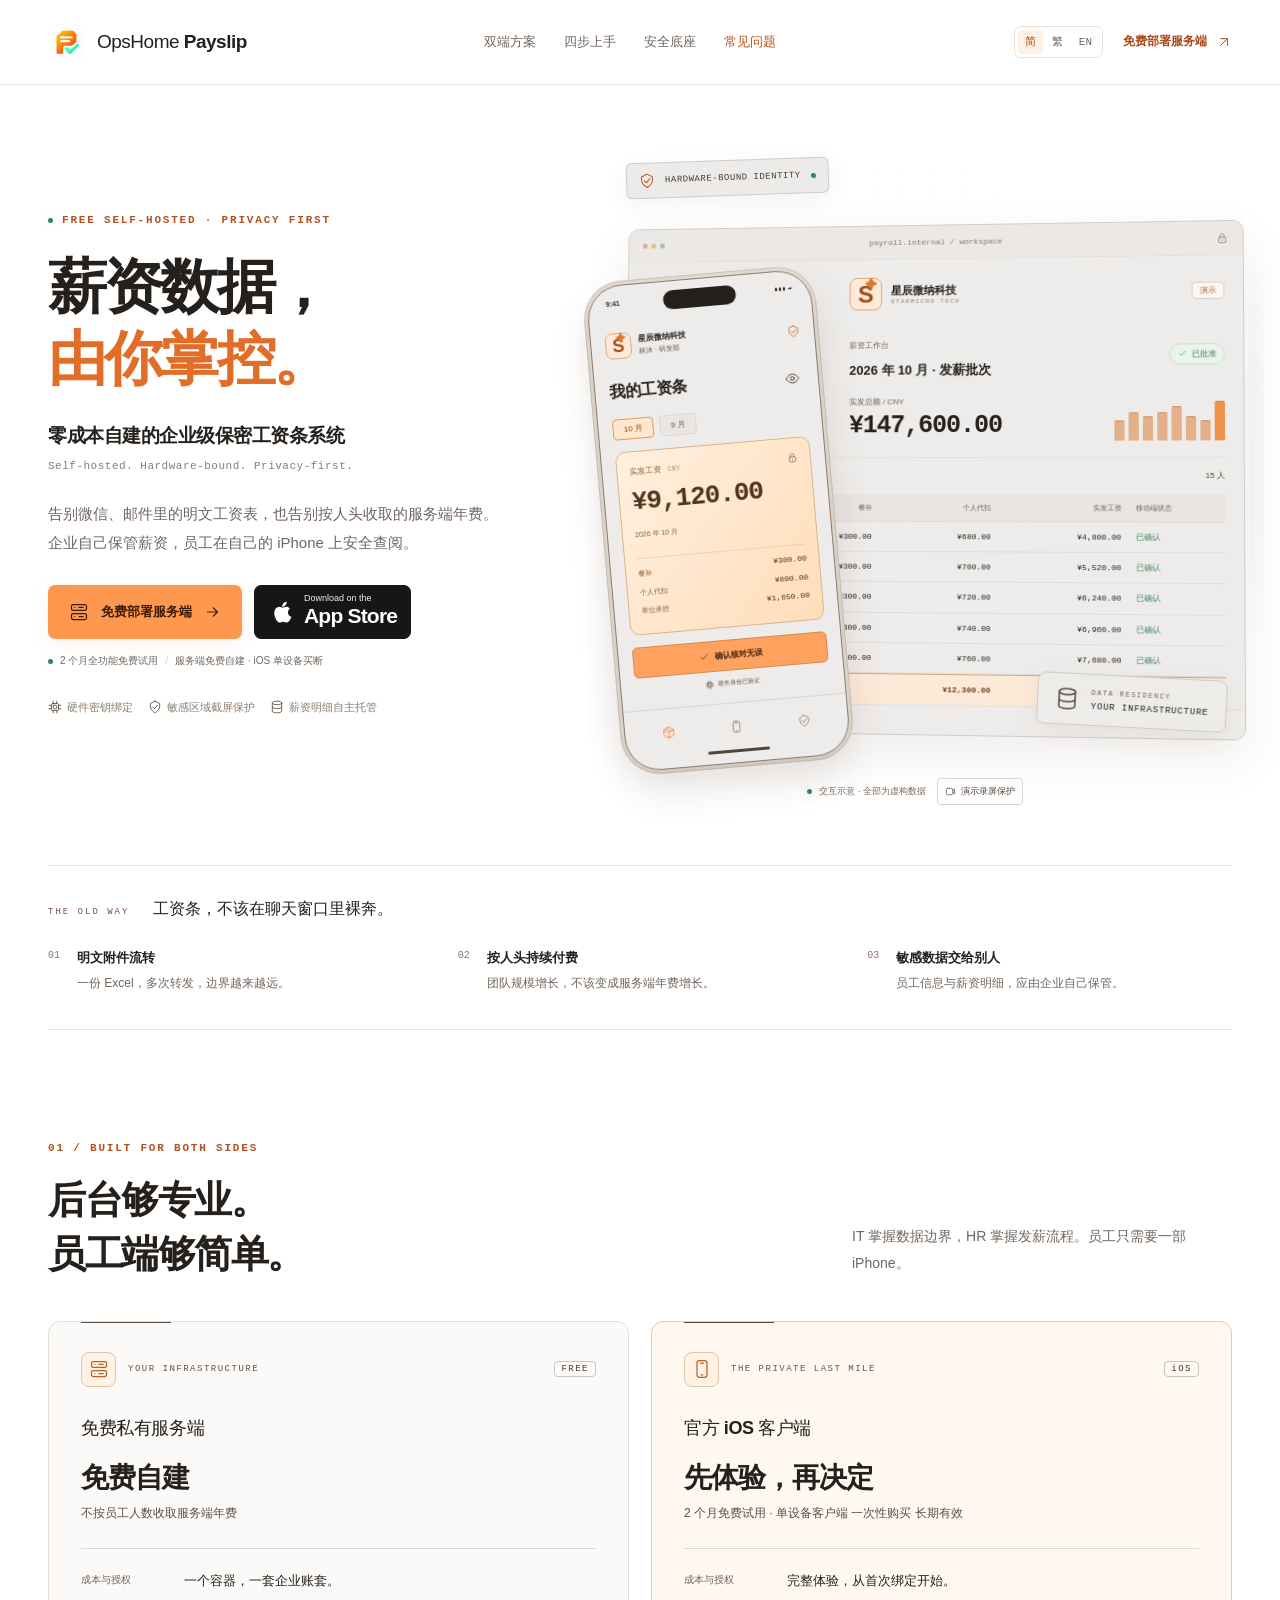
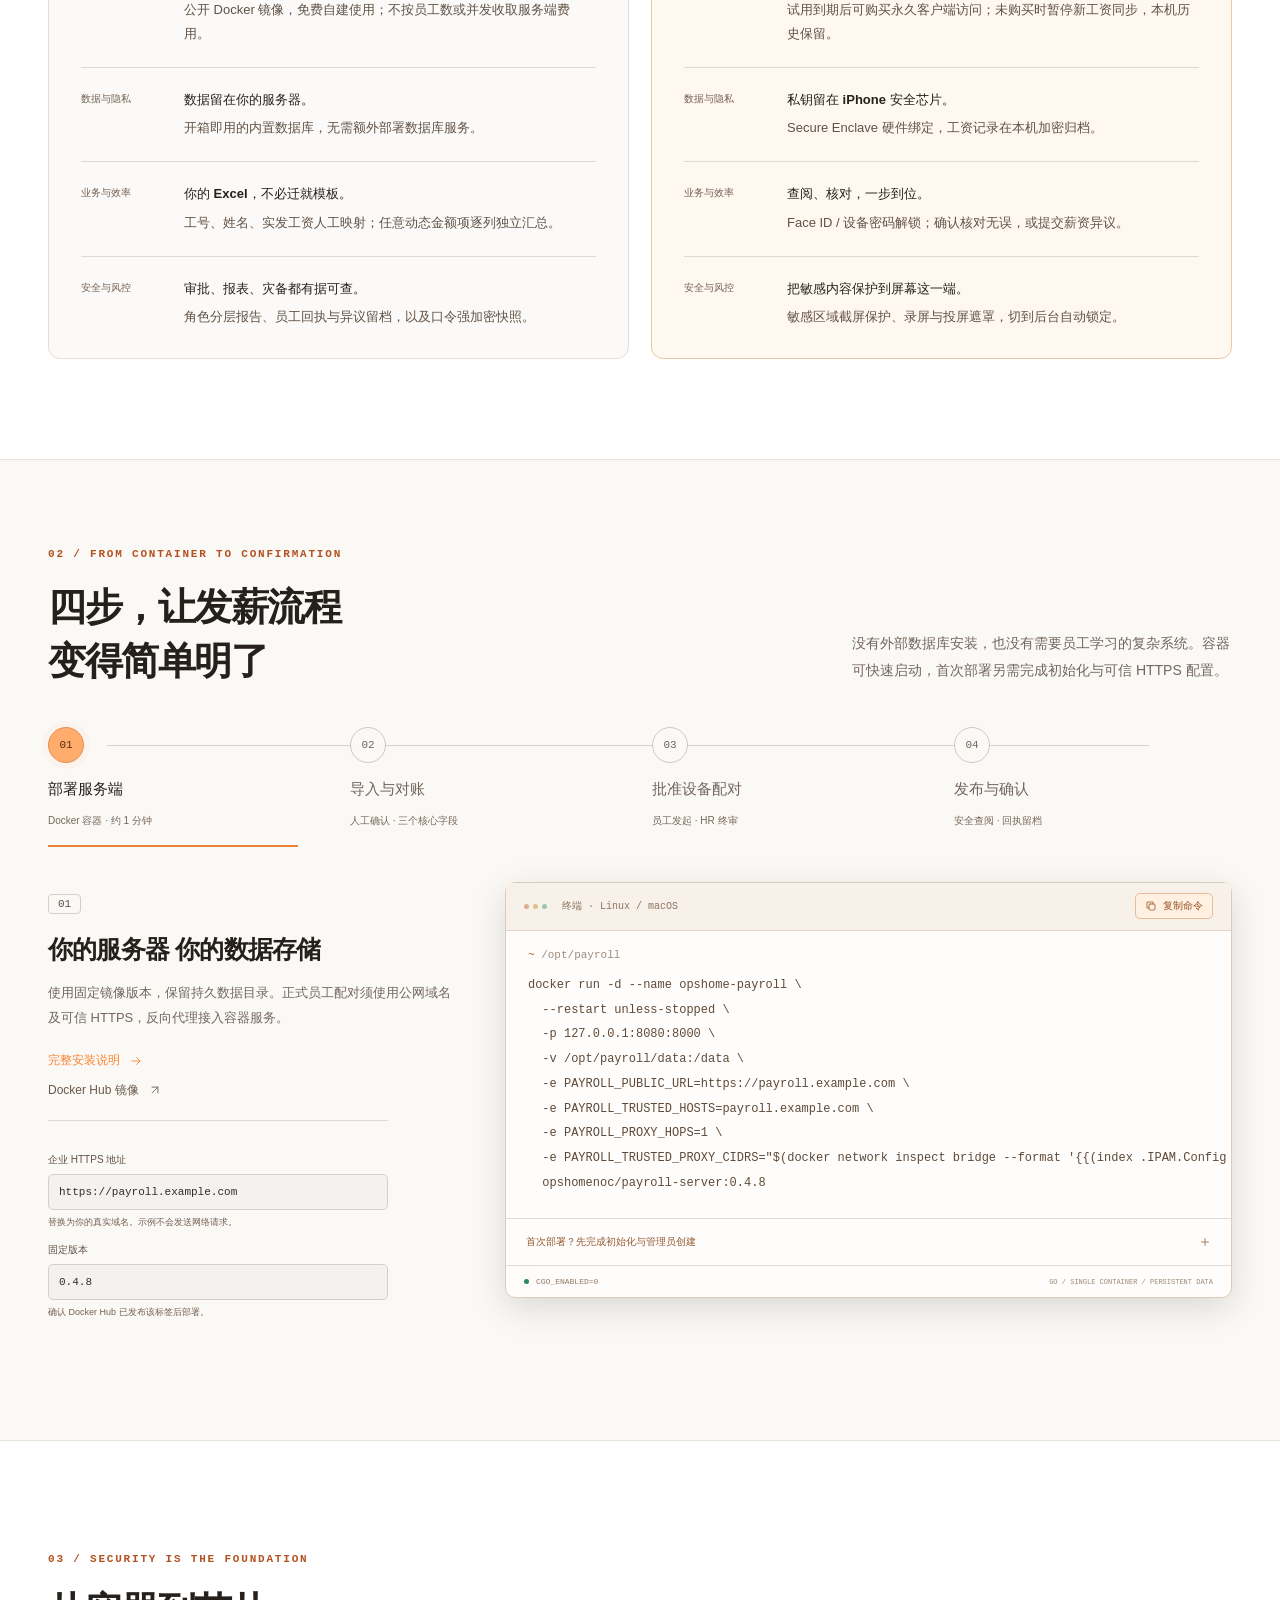
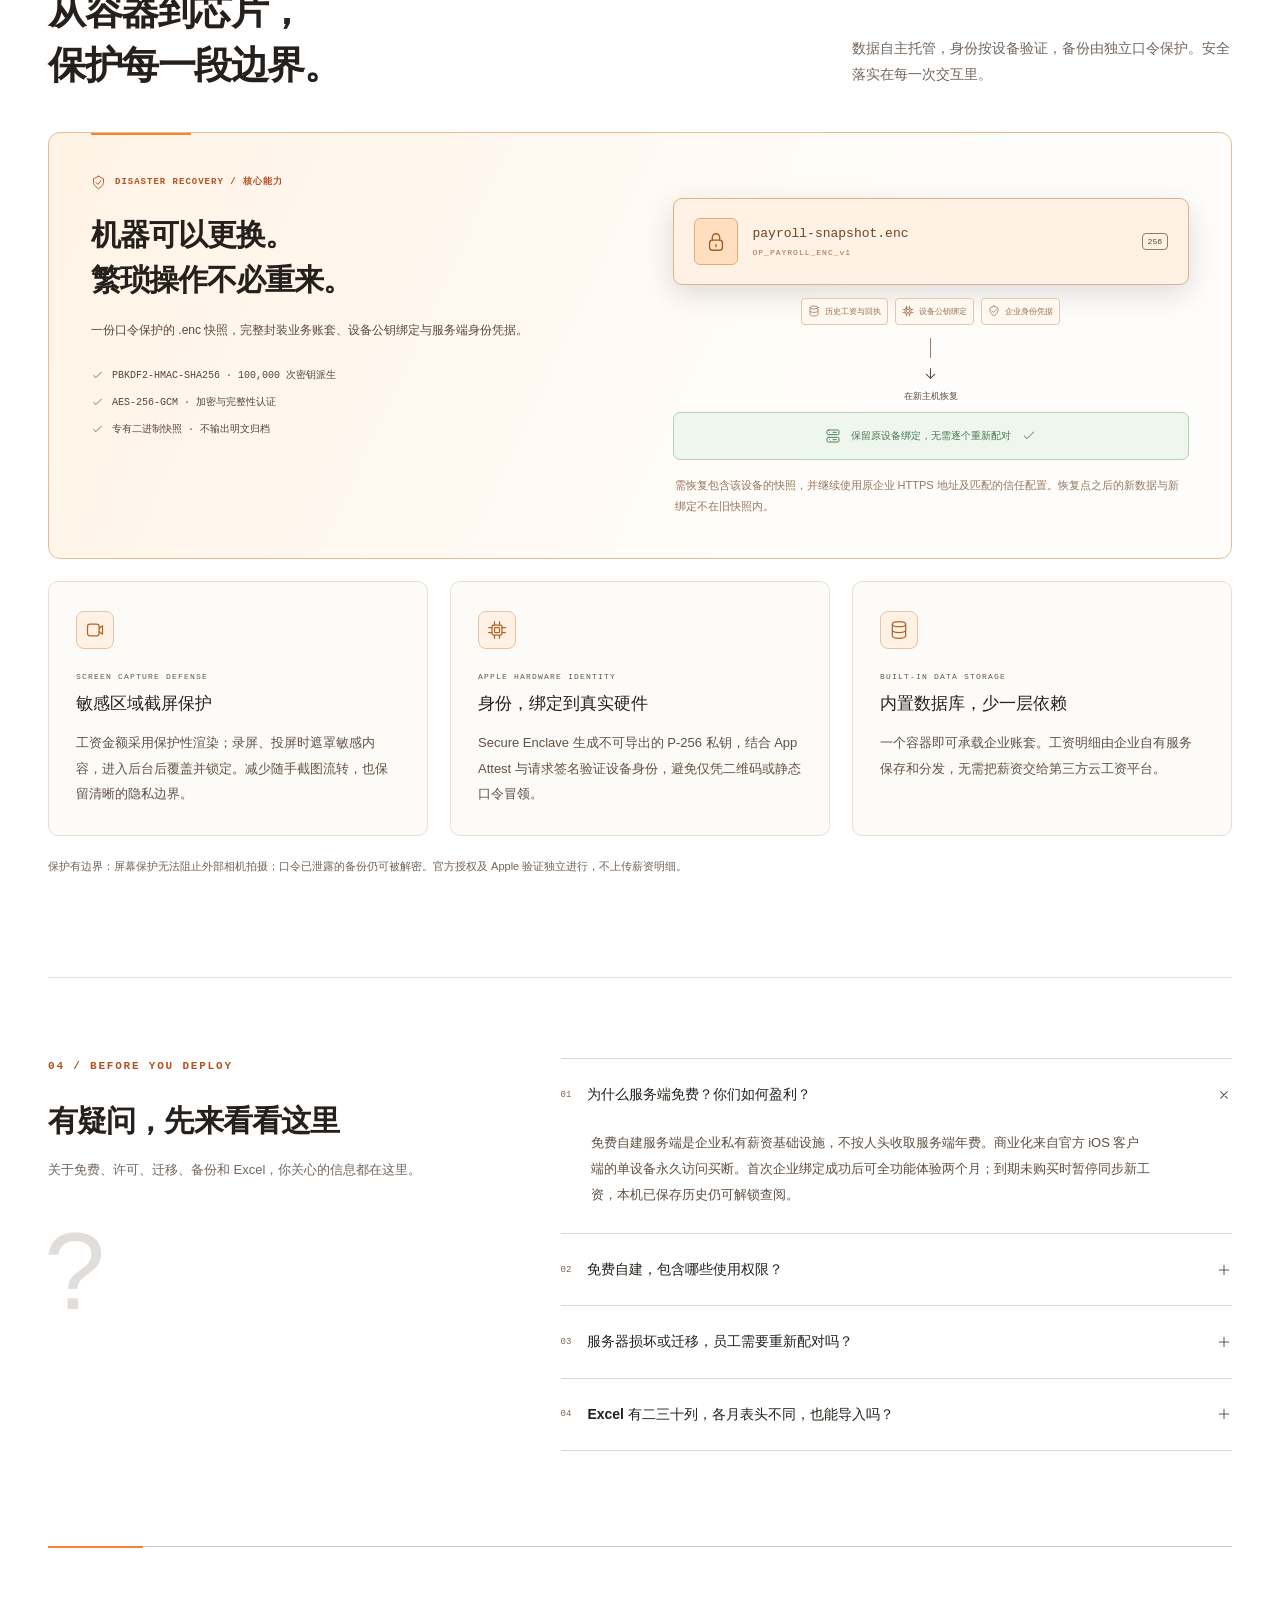
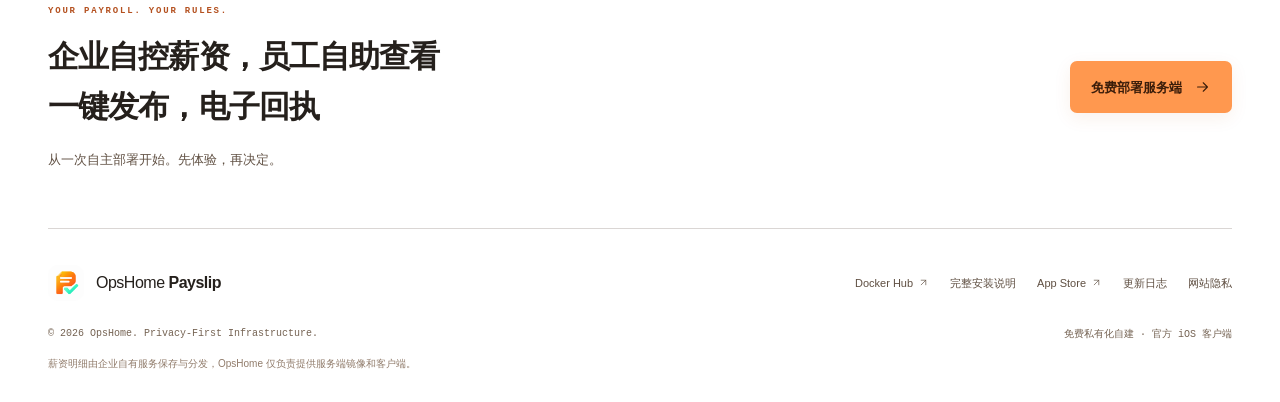
==== commit bd1e345c: "Add files via upload" ====
--- a/docs/index.html
+++ b/docs/index.html
@@ -8,9 +8,9 @@
 <div class="phone-demo"><div class="phone-island" aria-hidden="true"></div><div class="phone-status"><span>9:41</span><span aria-hidden="true">▮▮▮ ▰</span></div><div class="phone-company"><span class="company-symbol small">S<span>✦</span></span><div><b>星辰微纳科技</b><small>林沐 · 研发部</small></div><svg class="icon" viewBox="0 0 24 24" fill="none" stroke="currentColor" stroke-width="1.5" stroke-linecap="round" stroke-linejoin="round" aria-hidden="true"><path d="m12 2 8 4v6c0 5-8 10-8 10S4 17 4 12V6l8-4Z"/><path d="m8 12 3 3 5-6"/></svg></div><div class="phone-heading"><h3>我的工资条</h3><button class="icon-button" id="toggle-amounts" aria-label="演示金额隐藏" aria-pressed="false"><svg class="icon" viewBox="0 0 24 24" fill="none" stroke="currentColor" stroke-width="1.5" stroke-linecap="round" stroke-linejoin="round" aria-hidden="true"><path d="M2 12s4-7 10-7 10 7 10 7-4 7-10 7S2 12 2 12Z"/><circle cx="12" cy="12" r="3"/></svg></button></div><div class="phone-months" aria-label="2026 年 10 月"><button data-month="0" aria-pressed="true">10 月</button><button data-month="1" aria-pressed="false">9 月</button></div><div class="salary-card"><div class="salary-card-top"><span>实发工资 <small>CNY</small></span><svg class="icon" viewBox="0 0 24 24" fill="none" stroke="currentColor" stroke-width="1.5" stroke-linecap="round" stroke-linejoin="round" aria-hidden="true"><rect x="5" y="10" width="14" height="11" rx="3"/><path d="M8 10V7a4 4 0 0 1 8 0v3m-4 5v2"/></svg></div><strong class="salary-number" data-phone-net>¥9,120.00</strong><small data-phone-period>2026 年 10 月</small><div class="salary-divider"></div><div class="salary-line"><span>餐补</span><b data-phone-detail="0">—</b></div><div class="salary-line"><span>个人代扣</span><b data-phone-detail="1">—</b></div><div class="salary-line"><span>单位承担</span><b data-phone-detail="2">—</b></div><div class="capture-mask" hidden><span><svg class="icon" viewBox="0 0 24 24" fill="none" stroke="currentColor" stroke-width="1.5" stroke-linecap="round" stroke-linejoin="round" aria-hidden="true"><path d="m12 2 8 4v6c0 5-8 10-8 10S4 17 4 12V6l8-4Z"/><path d="m8 12 3 3 5-6"/></svg></span><b>敏感内容已遮罩</b><small>录屏 / 投屏保护示意</small></div></div><button class="phone-confirm" id="demo-confirm"><svg class="icon" viewBox="0 0 24 24" fill="none" stroke="currentColor" stroke-width="1.5" stroke-linecap="round" stroke-linejoin="round" aria-hidden="true"><path d="m5 12 4 4L19 6"/></svg><span>确认核对无误</span></button><div class="hardware-note"><svg class="icon" viewBox="0 0 24 24" fill="none" stroke="currentColor" stroke-width="1.5" stroke-linecap="round" stroke-linejoin="round" aria-hidden="true"><rect x="6" y="6" width="12" height="12" rx="2"/><rect x="9" y="9" width="6" height="6" rx="1"/><path d="M9 2v4m6-4v4M9 18v4m6-4v4M2 9h4m-4 6h4m12-6h4m-4 6h4"/></svg>硬件身份已验证</div><div class="phone-nav" aria-hidden="true"><span><svg class="icon" viewBox="0 0 24 24" fill="none" stroke="currentColor" stroke-width="1.5" stroke-linecap="round" stroke-linejoin="round" aria-hidden="true"><path d="m12 2 9 5-9 5-9-5 9-5Zm-9 5v10l9 5 9-5V7m-9 5v10M7.5 4.5l9 5"/></svg></span><span><svg class="icon" viewBox="0 0 24 24" fill="none" stroke="currentColor" stroke-width="1.5" stroke-linecap="round" stroke-linejoin="round" aria-hidden="true"><rect x="6" y="2" width="12" height="20" rx="3"/><path d="M10 5h4m-3 14h2"/></svg></span><span><svg class="icon" viewBox="0 0 24 24" fill="none" stroke="currentColor" stroke-width="1.5" stroke-linecap="round" stroke-linejoin="round" aria-hidden="true"><path d="m12 2 8 4v6c0 5-8 10-8 10S4 17 4 12V6l8-4Z"/><path d="m8 12 3 3 5-6"/></svg></span></div><div class="phone-home" aria-hidden="true"></div></div>
 <div class="data-pill"><svg class="icon" viewBox="0 0 24 24" fill="none" stroke="currentColor" stroke-width="1.5" stroke-linecap="round" stroke-linejoin="round" aria-hidden="true"><ellipse cx="12" cy="5" rx="8" ry="3"/><path d="M4 5v14c0 4 16 4 16 0V5M4 12c0 4 16 4 16 0"/></svg><div><small>DATA RESIDENCY</small><strong>YOUR INFRASTRUCTURE</strong></div></div><div class="art-caption"><span class="tiny-dot"></span>交互示意 · 全部为虚构数据<button id="capture-demo" aria-pressed="false"><svg class="icon" viewBox="0 0 24 24" fill="none" stroke="currentColor" stroke-width="1.5" stroke-linecap="round" stroke-linejoin="round" aria-hidden="true"><rect x="3" y="5" width="14" height="14" rx="3"/><path d="m17 10 4-3v10l-4-3"/></svg><span>演示录屏保护</span></button></div></div></section>
 <section class="pain-section wrap" aria-labelledby="pain-title"><div class="pain-title"><span>THE OLD WAY</span><h2 id="pain-title">工资条，不该在聊天窗口里裸奔。</h2></div><div class="pain-grid"><div><span class="pain-index">01</span><h3>明文附件流转</h3><p>一份 Excel，多次转发，边界越来越远。</p></div><div><span class="pain-index">02</span><h3>按人头持续付费</h3><p>团队规模增长，不该变成服务端年费增长。</p></div><div><span class="pain-index">03</span><h3>敏感数据交给别人</h3><p>员工信息与薪资明细，应由企业自己保管。</p></div></div></section>
-<section class="section wrap" id="solution"><div class="section-heading"><div><p class="eyebrow">01 / BUILT FOR BOTH SIDES</p><h2>后台够专业。<br>员工端够简单。</h2></div><p>IT 掌握数据边界，HR 掌握发薪流程。员工只需要一部 iPhone。</p></div><div class="comparison-grid"><article class="comparison-card server"><div class="comparison-top"><span class="feature-icon"><svg class="icon" viewBox="0 0 24 24" fill="none" stroke="currentColor" stroke-width="1.5" stroke-linecap="round" stroke-linejoin="round" aria-hidden="true"><rect x="3" y="3" width="18" height="7" rx="2"/><rect x="3" y="14" width="18" height="7" rx="2"/><path d="M7 6.5h.01M7 17.5h.01M12 6.5h5m-5 11h5"/></svg></span><span>YOUR INFRASTRUCTURE</span><span class="side-tag">FREE</span></div><h3>免费私有服务端</h3><div class="comparison-price">免费自建</div><p class="comparison-sub">不按员工人数收取服务端年费</p><div class="comparison-features"><div class="comparison-row"><small>成本与授权</small><div><h4>一个容器，一套企业账套。</h4><p>公开 Docker 镜像，免费自建使用；不按员工数或并发收取服务端费用。</p></div></div><div class="comparison-row"><small>数据与隐私</small><div><h4>数据留在你的服务器。</h4><p>开箱即用的内置数据库，无需额外部署数据库服务。</p></div></div><div class="comparison-row"><small>业务与效率</small><div><h4>你的 Excel，不必迁就模板。</h4><p>工号、姓名、实发工资人工映射；任意动态金额项逐列独立汇总。</p></div></div><div class="comparison-row"><small>安全与风控</small><div><h4>审批、报表、灾备都有据可查。</h4><p>角色分层报告、员工回执与异议留档，以及口令强加密快照。</p></div></div></div></article><article class="comparison-card client"><div class="comparison-top"><span class="feature-icon"><svg class="icon" viewBox="0 0 24 24" fill="none" stroke="currentColor" stroke-width="1.5" stroke-linecap="round" stroke-linejoin="round" aria-hidden="true"><rect x="6" y="2" width="12" height="20" rx="3"/><path d="M10 5h4m-3 14h2"/></svg></span><span>THE PRIVATE LAST MILE</span><span class="side-tag">iOS</span></div><h3>官方 iOS 客户端</h3><div class="comparison-price">先体验，再决定</div><p class="comparison-sub">2 个月免费试用 · 单设备 US$0.99 买断*</p><div class="comparison-features"><div class="comparison-row"><small>成本与授权</small><div><h4>完整体验，从首次绑定开始。</h4><p>试用到期后可购买永久客户端访问；未购买时暂停新工资同步，本机历史保留。</p></div></div><div class="comparison-row"><small>数据与隐私</small><div><h4>私钥留在 iPhone 安全芯片。</h4><p>Secure Enclave 硬件绑定，工资记录在本机加密归档。</p></div></div><div class="comparison-row"><small>业务与效率</small><div><h4>查阅、核对，一步到位。</h4><p>Face ID / 设备密码解锁；确认核对无误，或提交薪资异议。</p></div></div><div class="comparison-row"><small>安全与风控</small><div><h4>把敏感内容保护到屏幕这一端。</h4><p>敏感区域截屏保护、录屏与投屏遮罩，切到后台自动锁定。</p></div></div></div></article></div><p class="fine-print">* US$0.99 为美国区参考价格；实际价格、币种与可用性以当地 App Store 为准。</p></section>
-<section class="workflow-section" id="deployment"><div class="wrap"><div class="section-heading"><div><p class="eyebrow">02 / FROM CONTAINER TO CONFIRMATION</p><h2>四步，让发薪<br>回到清晰的流程。</h2></div><p>没有外部数据库安装，也没有需要员工学习的复杂系统。容器可快速启动，首次部署另需完成初始化与可信 HTTPS 配置。</p></div><div class="step-tabs" role="tablist" aria-label="四步上手"><button class="step-tab" id="step-tab-0" role="tab" aria-selected="true" aria-controls="step-panel-0" tabindex="0" data-step="0"><span class="step-number">01</span><b>部署服务端</b><small>Docker 容器 · 约 1 分钟</small></button><button class="step-tab" id="step-tab-1" role="tab" aria-selected="false" aria-controls="step-panel-1" tabindex="-1" data-step="1"><span class="step-number">02</span><b>导入与对账</b><small>人工确认 · 三个核心字段</small></button><button class="step-tab" id="step-tab-2" role="tab" aria-selected="false" aria-controls="step-panel-2" tabindex="-1" data-step="2"><span class="step-number">03</span><b>批准设备配对</b><small>员工发起 · HR 终审</small></button><button class="step-tab" id="step-tab-3" role="tab" aria-selected="false" aria-controls="step-panel-3" tabindex="-1" data-step="3"><span class="step-number">04</span><b>发布与确认</b><small>安全查阅 · 回执留档</small></button></div>
-<div class="step-panels"><section class="step-panel" id="step-panel-0" role="tabpanel" aria-labelledby="step-tab-0"><div class="step-description"><span class="outline-number">01</span><h3>你的服务器。你的数据目录。</h3><p>使用固定镜像版本，保留持久数据目录。正式员工配对须使用公网域名及可信 HTTPS，反向代理接入容器服务。</p><a class="text-link" href="quickstart.html">完整安装说明<svg class="icon" viewBox="0 0 24 24" fill="none" stroke="currentColor" stroke-width="1.5" stroke-linecap="round" stroke-linejoin="round" aria-hidden="true"><path d="M5 12h14M13 6l6 6-6 6"/></svg></a><a class="text-link subdued" href="https://hub.docker.com/r/opshomenoc/payroll-server" target="_blank" rel="noopener noreferrer">Docker Hub 镜像<svg class="icon" viewBox="0 0 24 24" fill="none" stroke="currentColor" stroke-width="1.5" stroke-linecap="round" stroke-linejoin="round" aria-hidden="true"><path d="M7 17 17 7M7 7h10v10"/></svg></a><div class="deployment-fields"><label>企业 HTTPS 地址<input id="deploy-domain" type="url" value="https://payroll.example.com" spellcheck="false" aria-describedby="domain-note"></label><small id="domain-note">替换为你的真实域名。示例不会发送网络请求。</small><label>固定版本<input id="deploy-version" value="0.4.8" pattern="v?[0-9]+\.[0-9]+\.[0-9]+" spellcheck="false"></label><small>确认 Docker Hub 已发布该标签后部署。</small></div></div><div class="terminal"><div class="terminal-top"><span class="window-dots" aria-hidden="true"><i></i><i></i><i></i></span><span>终端 · Linux / macOS</span><button class="copy-button" data-copy="deploy-command"><svg class="icon" viewBox="0 0 24 24" fill="none" stroke="currentColor" stroke-width="1.5" stroke-linecap="round" stroke-linejoin="round" aria-hidden="true"><rect x="8" y="8" width="12" height="12" rx="2"/><path d="M16 8V4H4v12h4"/></svg><span>复制命令</span></button></div><div class="terminal-location"><span>~</span> /opt/payroll</div><pre tabindex="0"><code id="deploy-command">docker run -d --name opshome-payroll \
+<section class="section wrap" id="solution"><div class="section-heading"><div><p class="eyebrow">01 / BUILT FOR BOTH SIDES</p><h2>后台够专业。<br>员工端够简单。</h2></div><p>IT 掌握数据边界，HR 掌握发薪流程。员工只需要一部 iPhone。</p></div><div class="comparison-grid"><article class="comparison-card server"><div class="comparison-top"><span class="feature-icon"><svg class="icon" viewBox="0 0 24 24" fill="none" stroke="currentColor" stroke-width="1.5" stroke-linecap="round" stroke-linejoin="round" aria-hidden="true"><rect x="3" y="3" width="18" height="7" rx="2"/><rect x="3" y="14" width="18" height="7" rx="2"/><path d="M7 6.5h.01M7 17.5h.01M12 6.5h5m-5 11h5"/></svg></span><span>YOUR INFRASTRUCTURE</span><span class="side-tag">FREE</span></div><h3>免费私有服务端</h3><div class="comparison-price">免费自建</div><p class="comparison-sub">不按员工人数收取服务端年费</p><div class="comparison-features"><div class="comparison-row"><small>成本与授权</small><div><h4>一个容器，一套企业账套。</h4><p>公开 Docker 镜像，免费自建使用；不按员工数或并发收取服务端费用。</p></div></div><div class="comparison-row"><small>数据与隐私</small><div><h4>数据留在你的服务器。</h4><p>开箱即用的内置数据库，无需额外部署数据库服务。</p></div></div><div class="comparison-row"><small>业务与效率</small><div><h4>你的 Excel，不必迁就模板。</h4><p>工号、姓名、实发工资人工映射；任意动态金额项逐列独立汇总。</p></div></div><div class="comparison-row"><small>安全与风控</small><div><h4>审批、报表、灾备都有据可查。</h4><p>角色分层报告、员工回执与异议留档，以及口令强加密快照。</p></div></div></div></article><article class="comparison-card client"><div class="comparison-top"><span class="feature-icon"><svg class="icon" viewBox="0 0 24 24" fill="none" stroke="currentColor" stroke-width="1.5" stroke-linecap="round" stroke-linejoin="round" aria-hidden="true"><rect x="6" y="2" width="12" height="20" rx="3"/><path d="M10 5h4m-3 14h2"/></svg></span><span>THE PRIVATE LAST MILE</span><span class="side-tag">iOS</span></div><h3>官方 iOS 客户端</h3><div class="comparison-price">先体验，再决定</div><p class="comparison-sub">2 个月免费试用 · 单设备客户端 一次性购买 长期有效</p><div class="comparison-features"><div class="comparison-row"><small>成本与授权</small><div><h4>完整体验，从首次绑定开始。</h4><p>试用到期后可购买永久客户端访问；未购买时暂停新工资同步，本机历史保留。</p></div></div><div class="comparison-row"><small>数据与隐私</small><div><h4>私钥留在 iPhone 安全芯片。</h4><p>Secure Enclave 硬件绑定，工资记录在本机加密归档。</p></div></div><div class="comparison-row"><small>业务与效率</small><div><h4>查阅、核对，一步到位。</h4><p>Face ID / 设备密码解锁；确认核对无误，或提交薪资异议。</p></div></div><div class="comparison-row"><small>安全与风控</small><div><h4>把敏感内容保护到屏幕这一端。</h4><p>敏感区域截屏保护、录屏与投屏遮罩，切到后台自动锁定。</p></div></div></div></article></div></section>
+<section class="workflow-section" id="deployment"><div class="wrap"><div class="section-heading"><div><p class="eyebrow">02 / FROM CONTAINER TO CONFIRMATION</p><h2>四步，让发薪流程<br>变得简单明了</h2></div><p>没有外部数据库安装，也没有需要员工学习的复杂系统。容器可快速启动，首次部署另需完成初始化与可信 HTTPS 配置。</p></div><div class="step-tabs" role="tablist" aria-label="四步上手"><button class="step-tab" id="step-tab-0" role="tab" aria-selected="true" aria-controls="step-panel-0" tabindex="0" data-step="0"><span class="step-number">01</span><b>部署服务端</b><small>Docker 容器 · 约 1 分钟</small></button><button class="step-tab" id="step-tab-1" role="tab" aria-selected="false" aria-controls="step-panel-1" tabindex="-1" data-step="1"><span class="step-number">02</span><b>导入与对账</b><small>人工确认 · 三个核心字段</small></button><button class="step-tab" id="step-tab-2" role="tab" aria-selected="false" aria-controls="step-panel-2" tabindex="-1" data-step="2"><span class="step-number">03</span><b>批准设备配对</b><small>员工发起 · HR 终审</small></button><button class="step-tab" id="step-tab-3" role="tab" aria-selected="false" aria-controls="step-panel-3" tabindex="-1" data-step="3"><span class="step-number">04</span><b>发布与确认</b><small>安全查阅 · 回执留档</small></button></div>
+<div class="step-panels"><section class="step-panel" id="step-panel-0" role="tabpanel" aria-labelledby="step-tab-0"><div class="step-description"><span class="outline-number">01</span><h3>你的服务器 你的数据存储</h3><p>使用固定镜像版本，保留持久数据目录。正式员工配对须使用公网域名及可信 HTTPS，反向代理接入容器服务。</p><a class="text-link" href="quickstart.html">完整安装说明<svg class="icon" viewBox="0 0 24 24" fill="none" stroke="currentColor" stroke-width="1.5" stroke-linecap="round" stroke-linejoin="round" aria-hidden="true"><path d="M5 12h14M13 6l6 6-6 6"/></svg></a><a class="text-link subdued" href="https://hub.docker.com/r/opshomenoc/payroll-server" target="_blank" rel="noopener noreferrer">Docker Hub 镜像<svg class="icon" viewBox="0 0 24 24" fill="none" stroke="currentColor" stroke-width="1.5" stroke-linecap="round" stroke-linejoin="round" aria-hidden="true"><path d="M7 17 17 7M7 7h10v10"/></svg></a><div class="deployment-fields"><label>企业 HTTPS 地址<input id="deploy-domain" type="url" value="https://payroll.example.com" spellcheck="false" aria-describedby="domain-note"></label><small id="domain-note">替换为你的真实域名。示例不会发送网络请求。</small><label>固定版本<input id="deploy-version" value="0.4.8" pattern="v?[0-9]+\.[0-9]+\.[0-9]+" spellcheck="false"></label><small>确认 Docker Hub 已发布该标签后部署。</small></div></div><div class="terminal"><div class="terminal-top"><span class="window-dots" aria-hidden="true"><i></i><i></i><i></i></span><span>终端 · Linux / macOS</span><button class="copy-button" data-copy="deploy-command"><svg class="icon" viewBox="0 0 24 24" fill="none" stroke="currentColor" stroke-width="1.5" stroke-linecap="round" stroke-linejoin="round" aria-hidden="true"><rect x="8" y="8" width="12" height="12" rx="2"/><path d="M16 8V4H4v12h4"/></svg><span>复制命令</span></button></div><div class="terminal-location"><span>~</span> /opt/payroll</div><pre tabindex="0"><code id="deploy-command">docker run -d --name opshome-payroll \
   --restart unless-stopped \
   -p 127.0.0.1:8080:8000 \
   -v /opt/payroll/data:/data \
@@ -20,8 +20,8 @@
 <section class="step-panel" id="step-panel-1" role="tabpanel" aria-labelledby="step-tab-1" hidden><div class="step-description"><span class="outline-number">02</span><h3>表头由你定义，系统负责对齐。</h3><p>HR 每次必须人工选择三列；其他金额、津贴和备注按原表完整展开，底部各列独立求和。</p><span class="technical-label">DYNAMIC SCHEMA / COLUMN-WISE SUM</span></div><div class="mapping-demo"><div class="component-top"><svg class="icon" viewBox="0 0 24 24" fill="none" stroke="currentColor" stroke-width="1.5" stroke-linecap="round" stroke-linejoin="round" aria-hidden="true"><path d="m12 2 9 5-9 5-9-5 9-5Zm-9 5v10l9 5 9-5V7m-9 5v10M7.5 4.5l9 5"/></svg> Payroll_October.xlsx <span class="status approved">15 × 6</span></div><label class="mapping-choice">工号 · 必选<span>员工编号<span aria-hidden="true">⌄</span></span></label><label class="mapping-choice">姓名 · 必选<span>员工姓名<span aria-hidden="true">⌄</span></span></label><label class="mapping-choice">实发工资 · 必选<span>银行卡实发<span aria-hidden="true">⌄</span></span></label><div class="mapping-checks"><span><svg class="icon" viewBox="0 0 24 24" fill="none" stroke="currentColor" stroke-width="1.5" stroke-linecap="round" stroke-linejoin="round" aria-hidden="true"><path d="m5 12 4 4L19 6"/></svg>核心字段已人工确认</span><span><svg class="icon" viewBox="0 0 24 24" fill="none" stroke="currentColor" stroke-width="1.5" stroke-linecap="round" stroke-linejoin="round" aria-hidden="true"><path d="m5 12 4 4L19 6"/></svg>15 行完整呈现</span><span><svg class="icon" viewBox="0 0 24 24" fill="none" stroke="currentColor" stroke-width="1.5" stroke-linecap="round" stroke-linejoin="round" aria-hidden="true"><path d="m5 12 4 4L19 6"/></svg>逐列合计可核对</span></div><p>餐补、津贴、代扣……名称不限，列数按真实文件解析。</p></div></section>
 <section class="step-panel" id="step-panel-2" role="tabpanel" aria-labelledby="step-tab-2" hidden><div class="step-description"><span class="outline-number">03</span><h3>员工先出示，HR 再批准。</h3><p>员工在官方 App 输入或扫描企业地址，生成本机专用配对码。HR 按工号核对设备，批准后完成激活。</p><span class="technical-label">EMPLOYEE → HR → HARDWARE IDENTITY</span></div><div class="pairing-demo"><div class="pairing-code"><span>本机配对码</span><strong>8042 1679</strong><small>5 分钟有效 · 虚构示意码</small></div><div class="pairing-identity"><svg class="icon" viewBox="0 0 24 24" fill="none" stroke="currentColor" stroke-width="1.5" stroke-linecap="round" stroke-linejoin="round" aria-hidden="true"><rect x="6" y="2" width="12" height="20" rx="3"/><path d="M10 5h4m-3 14h2"/></svg><div><b>员工工号 E1007</b><span>林沐 · iPhone</span></div><svg class="qr-illustration" id="demo-qr" viewBox="0 0 25 25" aria-label="示意图形 · 不可用于配对"><title>示意图形 · 不可用于配对</title></svg></div><button class="button primary" id="approve-demo"><svg class="icon" viewBox="0 0 24 24" fill="none" stroke="currentColor" stroke-width="1.5" stroke-linecap="round" stroke-linejoin="round" aria-hidden="true"><path d="m5 12 4 4L19 6"/></svg><span>批准激活设备</span></button><small class="fine-print">示意图形 · 不可用于配对</small></div></section>
 <section class="step-panel" id="step-panel-3" role="tabpanel" aria-labelledby="step-tab-3" hidden><div class="step-description"><span class="outline-number">04</span><h3>发出去，也把确认留住。</h3><p>批次审批通过后由授权人员发布。员工通过 App 安全同步工资条，确认或提交异议；反馈与时间戳留在企业账套。</p><span class="technical-label">APPROVAL / PUBLICATION / RECEIPT</span></div><div class="receipt-demo"><div><span class="receipt-dot"><svg class="icon" viewBox="0 0 24 24" fill="none" stroke="currentColor" stroke-width="1.5" stroke-linecap="round" stroke-linejoin="round" aria-hidden="true"><path d="m5 12 4 4L19 6"/></svg></span><div><small>审批留痕</small><b>批次已批准</b></div><time>10:24</time></div><div><span class="receipt-dot"><svg class="icon" viewBox="0 0 24 24" fill="none" stroke="currentColor" stroke-width="1.5" stroke-linecap="round" stroke-linejoin="round" aria-hidden="true"><path d="m5 12 4 4L19 6"/></svg></span><div><small>企业直达设备</small><b>授权人员已发布</b></div><time>10:28</time></div><div><span class="receipt-dot"><svg class="icon" viewBox="0 0 24 24" fill="none" stroke="currentColor" stroke-width="1.5" stroke-linecap="round" stroke-linejoin="round" aria-hidden="true"><path d="m5 12 4 4L19 6"/></svg></span><div><small>回执存证</small><b>员工确认核对无误</b></div><time>10:32</time></div><p>示例不连接真实企业；通知送达取决于企业配置及设备网络。</p></div></section></div></div></section>
-<section class="section wrap" id="security"><div class="section-heading"><div><p class="eyebrow">03 / SECURITY IS THE FOUNDATION</p><h2>从容器到芯片，<br>保护每一段边界。</h2></div><p>数据自主托管，身份按设备验证，备份由独立口令保护。安全落实在每一次交互里。</p></div><article class="recovery-card"><div class="recovery-copy"><p class="eyebrow"><svg class="icon" viewBox="0 0 24 24" fill="none" stroke="currentColor" stroke-width="1.5" stroke-linecap="round" stroke-linejoin="round" aria-hidden="true"><path d="m12 2 8 4v6c0 5-8 10-8 10S4 17 4 12V6l8-4Z"/><path d="m8 12 3 3 5-6"/></svg>DISASTER RECOVERY / 核心能力</p><h3>机器可以更换。<br>企业身份不必重来。</h3><p>一份口令保护的 .enc 快照，完整封装业务账套、设备公钥绑定与服务端身份凭据。</p><ul><li><svg class="icon" viewBox="0 0 24 24" fill="none" stroke="currentColor" stroke-width="1.5" stroke-linecap="round" stroke-linejoin="round" aria-hidden="true"><path d="m5 12 4 4L19 6"/></svg>PBKDF2-HMAC-SHA256 · 100,000 次密钥派生</li><li><svg class="icon" viewBox="0 0 24 24" fill="none" stroke="currentColor" stroke-width="1.5" stroke-linecap="round" stroke-linejoin="round" aria-hidden="true"><path d="m5 12 4 4L19 6"/></svg>AES-256-GCM · 加密与完整性认证</li><li><svg class="icon" viewBox="0 0 24 24" fill="none" stroke="currentColor" stroke-width="1.5" stroke-linecap="round" stroke-linejoin="round" aria-hidden="true"><path d="m5 12 4 4L19 6"/></svg>专有二进制快照 · 不输出明文归档</li></ul></div><div class="recovery-visual"><div class="snapshot-file"><span><svg class="icon" viewBox="0 0 24 24" fill="none" stroke="currentColor" stroke-width="1.5" stroke-linecap="round" stroke-linejoin="round" aria-hidden="true"><rect x="5" y="10" width="14" height="11" rx="3"/><path d="M8 10V7a4 4 0 0 1 8 0v3m-4 5v2"/></svg></span><div><b>payroll-snapshot.enc</b><small>OP_PAYROLL_ENC_v1</small></div><span class="file-badge">256</span></div><div class="snapshot-assets"><span><svg class="icon" viewBox="0 0 24 24" fill="none" stroke="currentColor" stroke-width="1.5" stroke-linecap="round" stroke-linejoin="round" aria-hidden="true"><ellipse cx="12" cy="5" rx="8" ry="3"/><path d="M4 5v14c0 4 16 4 16 0V5M4 12c0 4 16 4 16 0"/></svg>历史工资与回执</span><span><svg class="icon" viewBox="0 0 24 24" fill="none" stroke="currentColor" stroke-width="1.5" stroke-linecap="round" stroke-linejoin="round" aria-hidden="true"><rect x="6" y="6" width="12" height="12" rx="2"/><rect x="9" y="9" width="6" height="6" rx="1"/><path d="M9 2v4m6-4v4M9 18v4m6-4v4M2 9h4m-4 6h4m12-6h4m-4 6h4"/></svg>设备公钥绑定</span><span><svg class="icon" viewBox="0 0 24 24" fill="none" stroke="currentColor" stroke-width="1.5" stroke-linecap="round" stroke-linejoin="round" aria-hidden="true"><path d="m12 2 8 4v6c0 5-8 10-8 10S4 17 4 12V6l8-4Z"/><path d="m8 12 3 3 5-6"/></svg>企业身份凭据</span></div><div class="recovery-line"><span></span><svg class="icon" viewBox="0 0 24 24" fill="none" stroke="currentColor" stroke-width="1.5" stroke-linecap="round" stroke-linejoin="round" aria-hidden="true"><path d="M5 12h14M13 6l6 6-6 6"/></svg><b>在新主机恢复</b></div><div class="restore-result"><svg class="icon" viewBox="0 0 24 24" fill="none" stroke="currentColor" stroke-width="1.5" stroke-linecap="round" stroke-linejoin="round" aria-hidden="true"><rect x="3" y="3" width="18" height="7" rx="2"/><rect x="3" y="14" width="18" height="7" rx="2"/><path d="M7 6.5h.01M7 17.5h.01M12 6.5h5m-5 11h5"/></svg><span>保留原设备绑定，无需逐个重新配对</span><svg class="icon" viewBox="0 0 24 24" fill="none" stroke="currentColor" stroke-width="1.5" stroke-linecap="round" stroke-linejoin="round" aria-hidden="true"><path d="m5 12 4 4L19 6"/></svg></div><p class="recovery-condition">需恢复包含该设备的快照，并继续使用原企业 HTTPS 地址及匹配的信任配置。恢复点之后的新数据与新绑定不在旧快照内。</p></div></article><div class="security-grid"><article><span class="security-icon"><svg class="icon" viewBox="0 0 24 24" fill="none" stroke="currentColor" stroke-width="1.5" stroke-linecap="round" stroke-linejoin="round" aria-hidden="true"><rect x="3" y="5" width="14" height="14" rx="3"/><path d="m17 10 4-3v10l-4-3"/></svg></span><small>Screen capture defense</small><h3>敏感区域截屏保护</h3><p>工资金额采用保护性渲染；录屏、投屏时遮罩敏感内容，进入后台后覆盖并锁定。减少随手截图流转，也保留清晰的隐私边界。</p></article><article><span class="security-icon"><svg class="icon" viewBox="0 0 24 24" fill="none" stroke="currentColor" stroke-width="1.5" stroke-linecap="round" stroke-linejoin="round" aria-hidden="true"><rect x="6" y="6" width="12" height="12" rx="2"/><rect x="9" y="9" width="6" height="6" rx="1"/><path d="M9 2v4m6-4v4M9 18v4m6-4v4M2 9h4m-4 6h4m12-6h4m-4 6h4"/></svg></span><small>Apple hardware identity</small><h3>身份，绑定到真实硬件</h3><p>Secure Enclave 生成不可导出的 P-256 私钥，结合 App Attest 与请求签名验证设备身份，避免仅凭二维码或静态口令冒领。</p></article><article><span class="security-icon"><svg class="icon" viewBox="0 0 24 24" fill="none" stroke="currentColor" stroke-width="1.5" stroke-linecap="round" stroke-linejoin="round" aria-hidden="true"><ellipse cx="12" cy="5" rx="8" ry="3"/><path d="M4 5v14c0 4 16 4 16 0V5M4 12c0 4 16 4 16 0"/></svg></span><small>Built-in data storage</small><h3>内置数据库，少一层依赖</h3><p>一个容器即可承载企业账套。工资明细由企业自有服务保存和分发，无需把薪资交给第三方云工资平台。</p></article></div><p class="security-note">保护有边界：屏幕保护无法阻止外部相机拍摄；口令已泄露的备份仍可被解密。官方授权及 Apple 验证独立进行，不上传薪资明细。</p></section>
-<section class="faq-section wrap" id="faq"><div><p class="eyebrow">04 / BEFORE YOU DEPLOY</p><h2>把疑问，留在部署之前。</h2><p>关于免费、许可、迁移和 Excel，先说清楚。</p><div class="faq-symbol" aria-hidden="true">?</div></div><div class="faq-list"><details open><summary><span class="faq-number">01</span><h3>为什么服务端免费？你们如何盈利？</h3><svg class="icon" viewBox="0 0 24 24" fill="none" stroke="currentColor" stroke-width="1.5" stroke-linecap="round" stroke-linejoin="round" aria-hidden="true"><path d="M12 5v14M5 12h14"/></svg></summary><p>免费自建服务端是企业私有薪资基础设施，不按人头收取服务端年费。商业化来自官方 iOS 客户端的单设备永久访问买断。首次企业绑定成功后可全功能体验两个月；到期未购买时暂停同步新工资，本机已保存历史仍可解锁查阅。</p></details><details><summary><span class="faq-number">02</span><h3>免费自建，包含哪些使用权限？</h3><svg class="icon" viewBox="0 0 24 24" fill="none" stroke="currentColor" stroke-width="1.5" stroke-linecap="round" stroke-linejoin="round" aria-hidden="true"><path d="M12 5v14M5 12h14"/></svg></summary><p>OpsHome Payslip 提供免费私有化自建 / 社区自托管版本。企业可按产品许可部署官方 Docker 镜像，并配合官方 iOS 客户端使用。免费部署不等于获得服务端源码修改或再分发授权。</p></details><details><summary><span class="faq-number">03</span><h3>服务器损坏或迁移，员工需要重新配对吗？</h3><svg class="icon" viewBox="0 0 24 24" fill="none" stroke="currentColor" stroke-width="1.5" stroke-linecap="round" stroke-linejoin="round" aria-hidden="true"><path d="M12 5v14M5 12h14"/></svg></summary><p>恢复包含设备绑定的加密快照，并保留原企业 HTTPS 地址和对应信任配置后，快照内已有设备可继续使用；会话轮换由配套 App 自动签名恢复。快照之后新增的数据、配对或撤销变化不在旧快照中，因此应定期备份并妥善保管口令。</p></details><details><summary><span class="faq-number">04</span><h3>Excel 有二三十列，各月表头不同，也能导入吗？</h3><svg class="icon" viewBox="0 0 24 24" fill="none" stroke="currentColor" stroke-width="1.5" stroke-linecap="round" stroke-linejoin="round" aria-hidden="true"><path d="M12 5v14M5 12h14"/></svg></summary><p>支持全动态表头与实际数据行数。人工指定工号、姓名和实发工资后，其余明细按金额或文本处理，所有金额列独立汇总。跨月分析按相同列名称对齐；同义但不同名称的字段应由企业统一命名。上传资源保护及 Excel 本身的容量限制仍适用。</p></details></div></section>
-<section class="closing-section wrap"><div><p class="eyebrow">YOUR PAYROLL. YOUR RULES.</p><h2>让薪资回到企业，<br>让查阅留在员工手中。</h2><p>从一次自主部署开始。先体验，再决定。</p></div><a class="button primary" href="#deployment">免费部署服务端<svg class="icon" viewBox="0 0 24 24" fill="none" stroke="currentColor" stroke-width="1.5" stroke-linecap="round" stroke-linejoin="round" aria-hidden="true"><path d="M5 12h14M13 6l6 6-6 6"/></svg></a></section></main>
-<footer class="footer wrap"><div class="footer-top"><a class="brand" href="./"><img src="assets/logo.png" width="36" height="36" alt=""><span>OpsHome <b>Payslip</b></span></a><div class="footer-links"><a href="https://hub.docker.com/r/opshomenoc/payroll-server" target="_blank" rel="noopener noreferrer">Docker Hub<svg class="icon" viewBox="0 0 24 24" fill="none" stroke="currentColor" stroke-width="1.5" stroke-linecap="round" stroke-linejoin="round" aria-hidden="true"><path d="M7 17 17 7M7 7h10v10"/></svg></a><a href="quickstart.html">完整安装说明</a><a href="https://apps.apple.com/app/id6827447163" target="_blank" rel="noopener noreferrer">App Store<svg class="icon" viewBox="0 0 24 24" fill="none" stroke="currentColor" stroke-width="1.5" stroke-linecap="round" stroke-linejoin="round" aria-hidden="true"><path d="M7 17 17 7M7 7h10v10"/></svg></a><button data-dialog="changelog">更新日志</button><button data-dialog="privacy">网站隐私</button></div></div><div class="footer-bottom"><p>© 2026 OpsHome. Privacy-First Infrastructure.</p><p>免费私有化自建 · 官方 iOS 客户端</p></div><p class="footer-claim">薪资明细由企业自有服务保存与分发，不上传至 OpsHome 的工资云平台。</p></footer>
+<section class="section wrap" id="security"><div class="section-heading"><div><p class="eyebrow">03 / SECURITY IS THE FOUNDATION</p><h2>从容器到芯片，<br>保护每一段边界。</h2></div><p>数据自主托管，身份按设备验证，备份由独立口令保护。安全落实在每一次交互里。</p></div><article class="recovery-card"><div class="recovery-copy"><p class="eyebrow"><svg class="icon" viewBox="0 0 24 24" fill="none" stroke="currentColor" stroke-width="1.5" stroke-linecap="round" stroke-linejoin="round" aria-hidden="true"><path d="m12 2 8 4v6c0 5-8 10-8 10S4 17 4 12V6l8-4Z"/><path d="m8 12 3 3 5-6"/></svg>DISASTER RECOVERY / 核心能力</p><h3>机器可以更换。<br>繁琐操作不必重来。</h3><p>一份口令保护的 .enc 快照，完整封装业务账套、设备公钥绑定与服务端身份凭据。</p><ul><li><svg class="icon" viewBox="0 0 24 24" fill="none" stroke="currentColor" stroke-width="1.5" stroke-linecap="round" stroke-linejoin="round" aria-hidden="true"><path d="m5 12 4 4L19 6"/></svg>PBKDF2-HMAC-SHA256 · 100,000 次密钥派生</li><li><svg class="icon" viewBox="0 0 24 24" fill="none" stroke="currentColor" stroke-width="1.5" stroke-linecap="round" stroke-linejoin="round" aria-hidden="true"><path d="m5 12 4 4L19 6"/></svg>AES-256-GCM · 加密与完整性认证</li><li><svg class="icon" viewBox="0 0 24 24" fill="none" stroke="currentColor" stroke-width="1.5" stroke-linecap="round" stroke-linejoin="round" aria-hidden="true"><path d="m5 12 4 4L19 6"/></svg>专有二进制快照 · 不输出明文归档</li></ul></div><div class="recovery-visual"><div class="snapshot-file"><span><svg class="icon" viewBox="0 0 24 24" fill="none" stroke="currentColor" stroke-width="1.5" stroke-linecap="round" stroke-linejoin="round" aria-hidden="true"><rect x="5" y="10" width="14" height="11" rx="3"/><path d="M8 10V7a4 4 0 0 1 8 0v3m-4 5v2"/></svg></span><div><b>payroll-snapshot.enc</b><small>OP_PAYROLL_ENC_v1</small></div><span class="file-badge">256</span></div><div class="snapshot-assets"><span><svg class="icon" viewBox="0 0 24 24" fill="none" stroke="currentColor" stroke-width="1.5" stroke-linecap="round" stroke-linejoin="round" aria-hidden="true"><ellipse cx="12" cy="5" rx="8" ry="3"/><path d="M4 5v14c0 4 16 4 16 0V5M4 12c0 4 16 4 16 0"/></svg>历史工资与回执</span><span><svg class="icon" viewBox="0 0 24 24" fill="none" stroke="currentColor" stroke-width="1.5" stroke-linecap="round" stroke-linejoin="round" aria-hidden="true"><rect x="6" y="6" width="12" height="12" rx="2"/><rect x="9" y="9" width="6" height="6" rx="1"/><path d="M9 2v4m6-4v4M9 18v4m6-4v4M2 9h4m-4 6h4m12-6h4m-4 6h4"/></svg>设备公钥绑定</span><span><svg class="icon" viewBox="0 0 24 24" fill="none" stroke="currentColor" stroke-width="1.5" stroke-linecap="round" stroke-linejoin="round" aria-hidden="true"><path d="m12 2 8 4v6c0 5-8 10-8 10S4 17 4 12V6l8-4Z"/><path d="m8 12 3 3 5-6"/></svg>企业身份凭据</span></div><div class="recovery-line"><span></span><svg class="icon" viewBox="0 0 24 24" fill="none" stroke="currentColor" stroke-width="1.5" stroke-linecap="round" stroke-linejoin="round" aria-hidden="true"><path d="M5 12h14M13 6l6 6-6 6"/></svg><b>在新主机恢复</b></div><div class="restore-result"><svg class="icon" viewBox="0 0 24 24" fill="none" stroke="currentColor" stroke-width="1.5" stroke-linecap="round" stroke-linejoin="round" aria-hidden="true"><rect x="3" y="3" width="18" height="7" rx="2"/><rect x="3" y="14" width="18" height="7" rx="2"/><path d="M7 6.5h.01M7 17.5h.01M12 6.5h5m-5 11h5"/></svg><span>保留原设备绑定，无需逐个重新配对</span><svg class="icon" viewBox="0 0 24 24" fill="none" stroke="currentColor" stroke-width="1.5" stroke-linecap="round" stroke-linejoin="round" aria-hidden="true"><path d="m5 12 4 4L19 6"/></svg></div><p class="recovery-condition">需恢复包含该设备的快照，并继续使用原企业 HTTPS 地址及匹配的信任配置。恢复点之后的新数据与新绑定不在旧快照内。</p></div></article><div class="security-grid"><article><span class="security-icon"><svg class="icon" viewBox="0 0 24 24" fill="none" stroke="currentColor" stroke-width="1.5" stroke-linecap="round" stroke-linejoin="round" aria-hidden="true"><rect x="3" y="5" width="14" height="14" rx="3"/><path d="m17 10 4-3v10l-4-3"/></svg></span><small>Screen capture defense</small><h3>敏感区域截屏保护</h3><p>工资金额采用保护性渲染；录屏、投屏时遮罩敏感内容，进入后台后覆盖并锁定。减少随手截图流转，也保留清晰的隐私边界。</p></article><article><span class="security-icon"><svg class="icon" viewBox="0 0 24 24" fill="none" stroke="currentColor" stroke-width="1.5" stroke-linecap="round" stroke-linejoin="round" aria-hidden="true"><rect x="6" y="6" width="12" height="12" rx="2"/><rect x="9" y="9" width="6" height="6" rx="1"/><path d="M9 2v4m6-4v4M9 18v4m6-4v4M2 9h4m-4 6h4m12-6h4m-4 6h4"/></svg></span><small>Apple hardware identity</small><h3>身份，绑定到真实硬件</h3><p>Secure Enclave 生成不可导出的 P-256 私钥，结合 App Attest 与请求签名验证设备身份，避免仅凭二维码或静态口令冒领。</p></article><article><span class="security-icon"><svg class="icon" viewBox="0 0 24 24" fill="none" stroke="currentColor" stroke-width="1.5" stroke-linecap="round" stroke-linejoin="round" aria-hidden="true"><ellipse cx="12" cy="5" rx="8" ry="3"/><path d="M4 5v14c0 4 16 4 16 0V5M4 12c0 4 16 4 16 0"/></svg></span><small>Built-in data storage</small><h3>内置数据库，少一层依赖</h3><p>一个容器即可承载企业账套。工资明细由企业自有服务保存和分发，无需把薪资交给第三方云工资平台。</p></article></div><p class="security-note">保护有边界：屏幕保护无法阻止外部相机拍摄；口令已泄露的备份仍可被解密。官方授权及 Apple 验证独立进行，不上传薪资明细。</p></section>
+<section class="faq-section wrap" id="faq"><div><p class="eyebrow">04 / BEFORE YOU DEPLOY</p><h2>有疑问，先来看看这里</h2><p>关于免费、许可、迁移、备份和 Excel，你关心的信息都在这里。</p><div class="faq-symbol" aria-hidden="true">?</div></div><div class="faq-list"><details open><summary><span class="faq-number">01</span><h3>为什么服务端免费？你们如何盈利？</h3><svg class="icon" viewBox="0 0 24 24" fill="none" stroke="currentColor" stroke-width="1.5" stroke-linecap="round" stroke-linejoin="round" aria-hidden="true"><path d="M12 5v14M5 12h14"/></svg></summary><p>免费自建服务端是企业私有薪资基础设施，不按人头收取服务端年费。商业化来自官方 iOS 客户端的单设备永久访问买断。首次企业绑定成功后可全功能体验两个月；到期未购买时暂停同步新工资，本机已保存历史仍可解锁查阅。</p></details><details><summary><span class="faq-number">02</span><h3>免费自建，包含哪些使用权限？</h3><svg class="icon" viewBox="0 0 24 24" fill="none" stroke="currentColor" stroke-width="1.5" stroke-linecap="round" stroke-linejoin="round" aria-hidden="true"><path d="M12 5v14M5 12h14"/></svg></summary><p>OpsHome Payslip 提供免费私有化自建 / 社区自托管版本。企业可按产品许可部署官方 Docker 镜像，并配合官方 iOS 客户端使用。免费部署不等于获得服务端源码修改或再分发授权。</p></details><details><summary><span class="faq-number">03</span><h3>服务器损坏或迁移，员工需要重新配对吗？</h3><svg class="icon" viewBox="0 0 24 24" fill="none" stroke="currentColor" stroke-width="1.5" stroke-linecap="round" stroke-linejoin="round" aria-hidden="true"><path d="M12 5v14M5 12h14"/></svg></summary><p>恢复包含设备绑定的加密快照，并保留原企业 HTTPS 地址和对应信任配置后，快照内已有设备可继续使用；会话轮换由配套 App 自动签名恢复。快照之后新增的数据、配对或撤销变化不在旧快照中，因此应定期备份并妥善保管口令。</p></details><details><summary><span class="faq-number">04</span><h3>Excel 有二三十列，各月表头不同，也能导入吗？</h3><svg class="icon" viewBox="0 0 24 24" fill="none" stroke="currentColor" stroke-width="1.5" stroke-linecap="round" stroke-linejoin="round" aria-hidden="true"><path d="M12 5v14M5 12h14"/></svg></summary><p>支持全动态表头与实际数据行数。人工指定工号、姓名和实发工资后，其余明细按金额或文本处理，所有金额列独立汇总。跨月分析按相同列名称对齐；同义但不同名称的字段应由企业统一命名。上传资源保护及 Excel 本身的容量限制仍适用。</p></details></div></section>
+<section class="closing-section wrap"><div><p class="eyebrow">YOUR PAYROLL. YOUR RULES.</p><h2>企业自控薪资，员工自助查看<br>一键发布，电子回执</h2><p>从一次自主部署开始。先体验，再决定。</p></div><a class="button primary" href="#deployment">免费部署服务端<svg class="icon" viewBox="0 0 24 24" fill="none" stroke="currentColor" stroke-width="1.5" stroke-linecap="round" stroke-linejoin="round" aria-hidden="true"><path d="M5 12h14M13 6l6 6-6 6"/></svg></a></section></main>
+<footer class="footer wrap"><div class="footer-top"><a class="brand" href="./"><img src="assets/logo.png" width="36" height="36" alt=""><span>OpsHome <b>Payslip</b></span></a><div class="footer-links"><a href="https://hub.docker.com/r/opshomenoc/payroll-server" target="_blank" rel="noopener noreferrer">Docker Hub<svg class="icon" viewBox="0 0 24 24" fill="none" stroke="currentColor" stroke-width="1.5" stroke-linecap="round" stroke-linejoin="round" aria-hidden="true"><path d="M7 17 17 7M7 7h10v10"/></svg></a><a href="quickstart.html">完整安装说明</a><a href="https://apps.apple.com/app/id6827447163" target="_blank" rel="noopener noreferrer">App Store<svg class="icon" viewBox="0 0 24 24" fill="none" stroke="currentColor" stroke-width="1.5" stroke-linecap="round" stroke-linejoin="round" aria-hidden="true"><path d="M7 17 17 7M7 7h10v10"/></svg></a><button data-dialog="changelog">更新日志</button><button data-dialog="privacy">网站隐私</button></div></div><div class="footer-bottom"><p>© 2026 OpsHome. Privacy-First Infrastructure.</p><p>免费私有化自建 · 官方 iOS 客户端</p></div><p class="footer-claim">薪资明细由企业自有服务保存与分发，OpsHome 仅负责提供服务端镜像和客户端。</p></footer>
 <dialog id="privacy"><div class="dialog-top"><h2>这个网站如何处理数据</h2><button data-close aria-label="关闭">×</button></div><p>本站只展示产品资料和虚构界面。模拟表格、金额隐藏、配对和确认交互均在浏览器本地执行；不收集薪资、不要求登录，不接入第三方广告、分析脚本或字体。网站托管方仍可能处理必要的访问日志。</p></dialog><dialog id="changelog"><div class="dialog-top"><h2>本次产品更新</h2><button data-close aria-label="关闭">×</button></div><ul><li>服务端 R26：动态映射、逐列对账与角色分层分析。</li><li>服务端 R26：口令强加密快照与异机灾备恢复。</li><li>iOS Build54：当前企业启动恢复与首次系统解锁。</li></ul></dialog><div class="toast" id="site-toast" role="status" aria-live="polite" hidden></div><script id="page-copy" type="application/json">{"approveDevice": "\u6279\u51c6\u6fc0\u6d3b\u8bbe\u5907", "batch": "2026 \u5e74 10 \u6708 \u00b7 \u53d1\u85aa\u6279\u6b21", "capture": "\u6f14\u793a\u5f55\u5c4f\u4fdd\u62a4", "captureOff": "\u9000\u51fa\u4fdd\u62a4\u6f14\u793a", "cols": ["\u5de5\u53f7", "\u59d3\u540d", "\u9910\u8865", "\u4e2a\u4eba\u4ee3\u6263", "\u5b9e\u53d1\u5de5\u8d44", "\u79fb\u52a8\u7aef\u72b6\u6001"], "copied": "\u5df2\u590d\u5236", "copy": "\u590d\u5236\u547d\u4ee4", "copyFailed": "\u65e0\u6cd5\u81ea\u52a8\u590d\u5236\uff0c\u8bf7\u9009\u4e2d\u547d\u4ee4\u624b\u52a8\u590d\u5236", "deviceApproved": "\u8bbe\u5907\u5df2\u6279\u51c6 \u00b7 \u6f14\u793a", "domainError": "\u8bf7\u8f93\u5165\u6709\u6548\u7684 HTTPS \u57df\u540d\uff0c\u4e0d\u5305\u542b\u8def\u5f84\u3001\u8d26\u53f7\u3001\u7aef\u53e3\u6216\u67e5\u8be2\u53c2\u6570\u3002", "labelSim": "\u6f14\u793a", "locale": "zh-CN", "month": "2026 \u5e74 10 \u6708", "months": ["2026 \u5e74 10 \u6708", "2026 \u5e74 9 \u6708"], "names": ["\u5468\u5b81", "\u9648\u9065", "\u6c88\u79be", "\u82cf\u6674", "\u987e\u8fdc", "\u8bb8\u77e5", "\u6797\u6c90", "\u6c5f\u6f84", "\u7a0b\u4e00", "\u9646\u5b89", "\u8c22\u8a00", "\u5b8b\u6eaa", "\u767d\u82b7", "\u6e29\u4e88", "\u53f6\u6e05"], "receipt": "\u786e\u8ba4\u6838\u5bf9\u65e0\u8bef", "receiptDone": "\u5df2\u8bb0\u5f55\u786e\u8ba4 \u00b7 \u6f14\u793a", "statuses": ["\u5df2\u786e\u8ba4", "\u5f85\u67e5\u9605", "\u5f02\u8bae\u4e2d"], "sum": "\u5408\u8ba1\uff08\u5171 15 \u4eba\uff09"}</script></body></html>
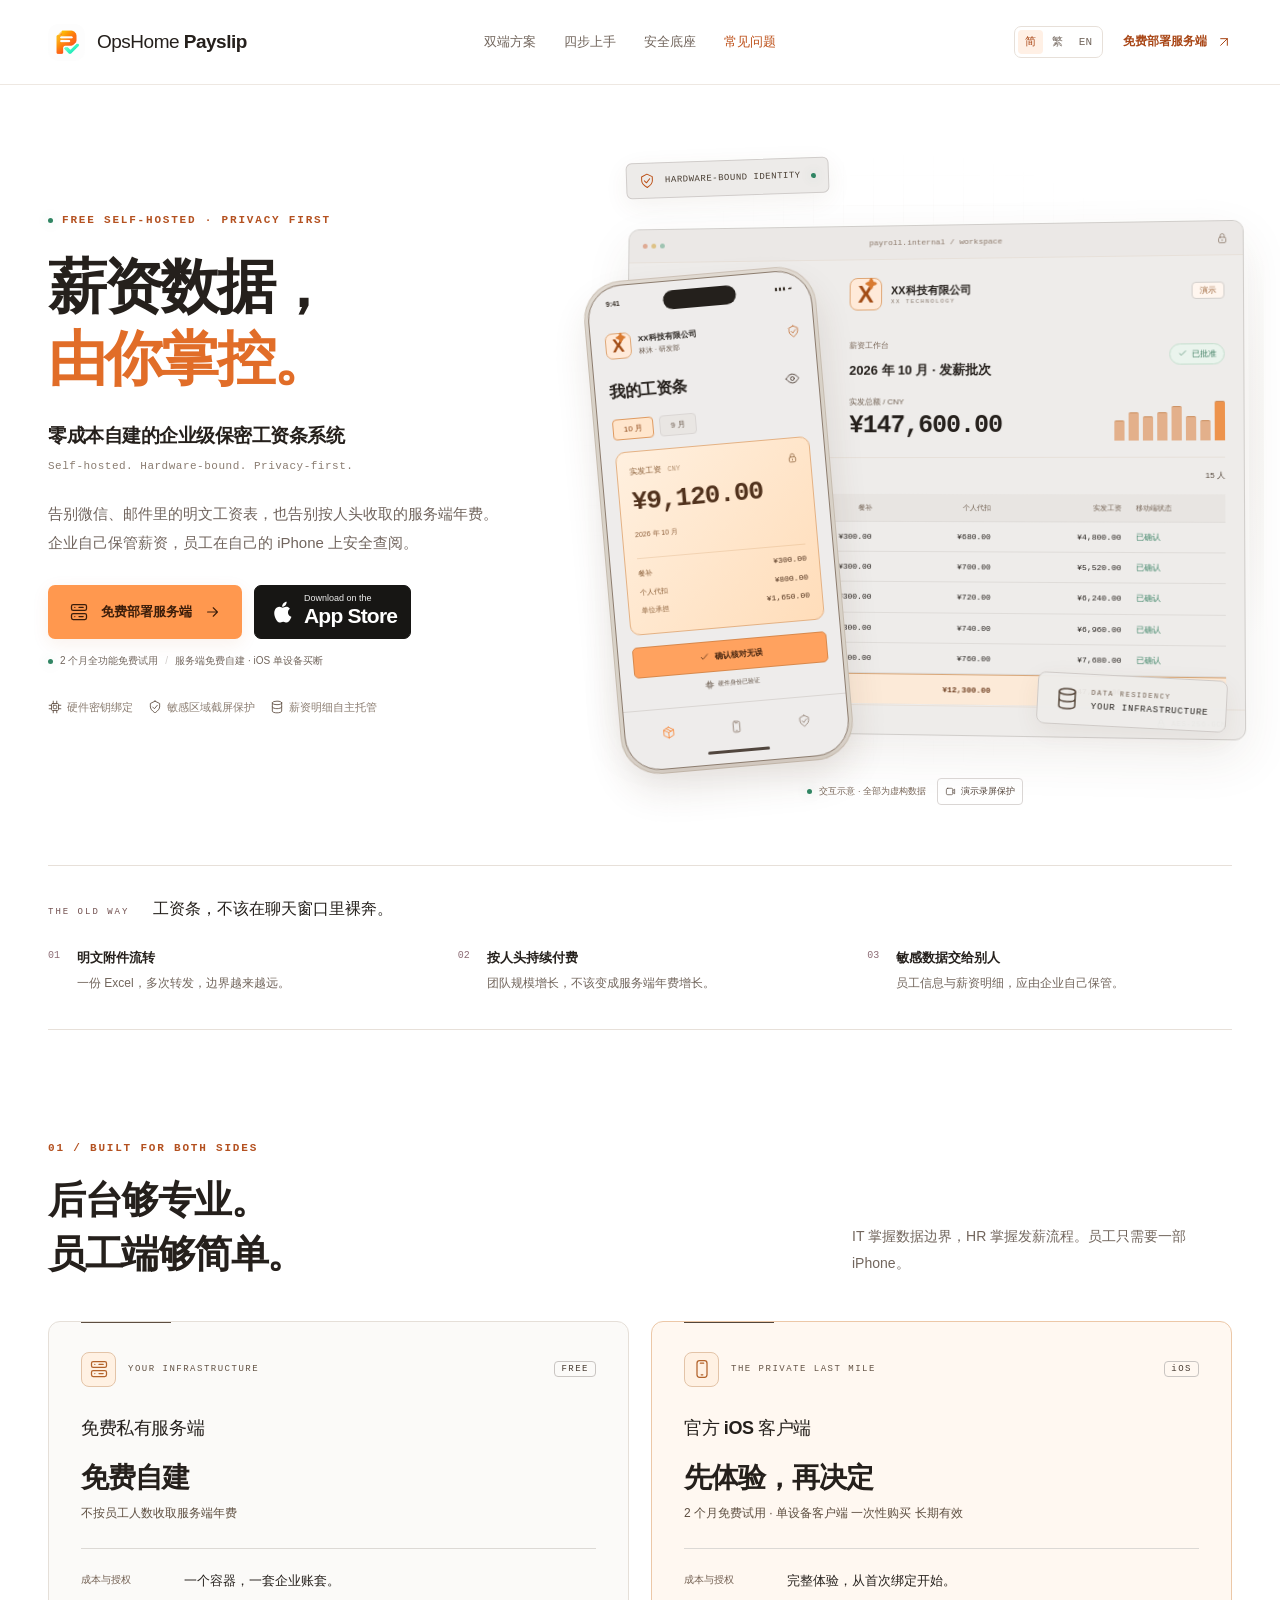
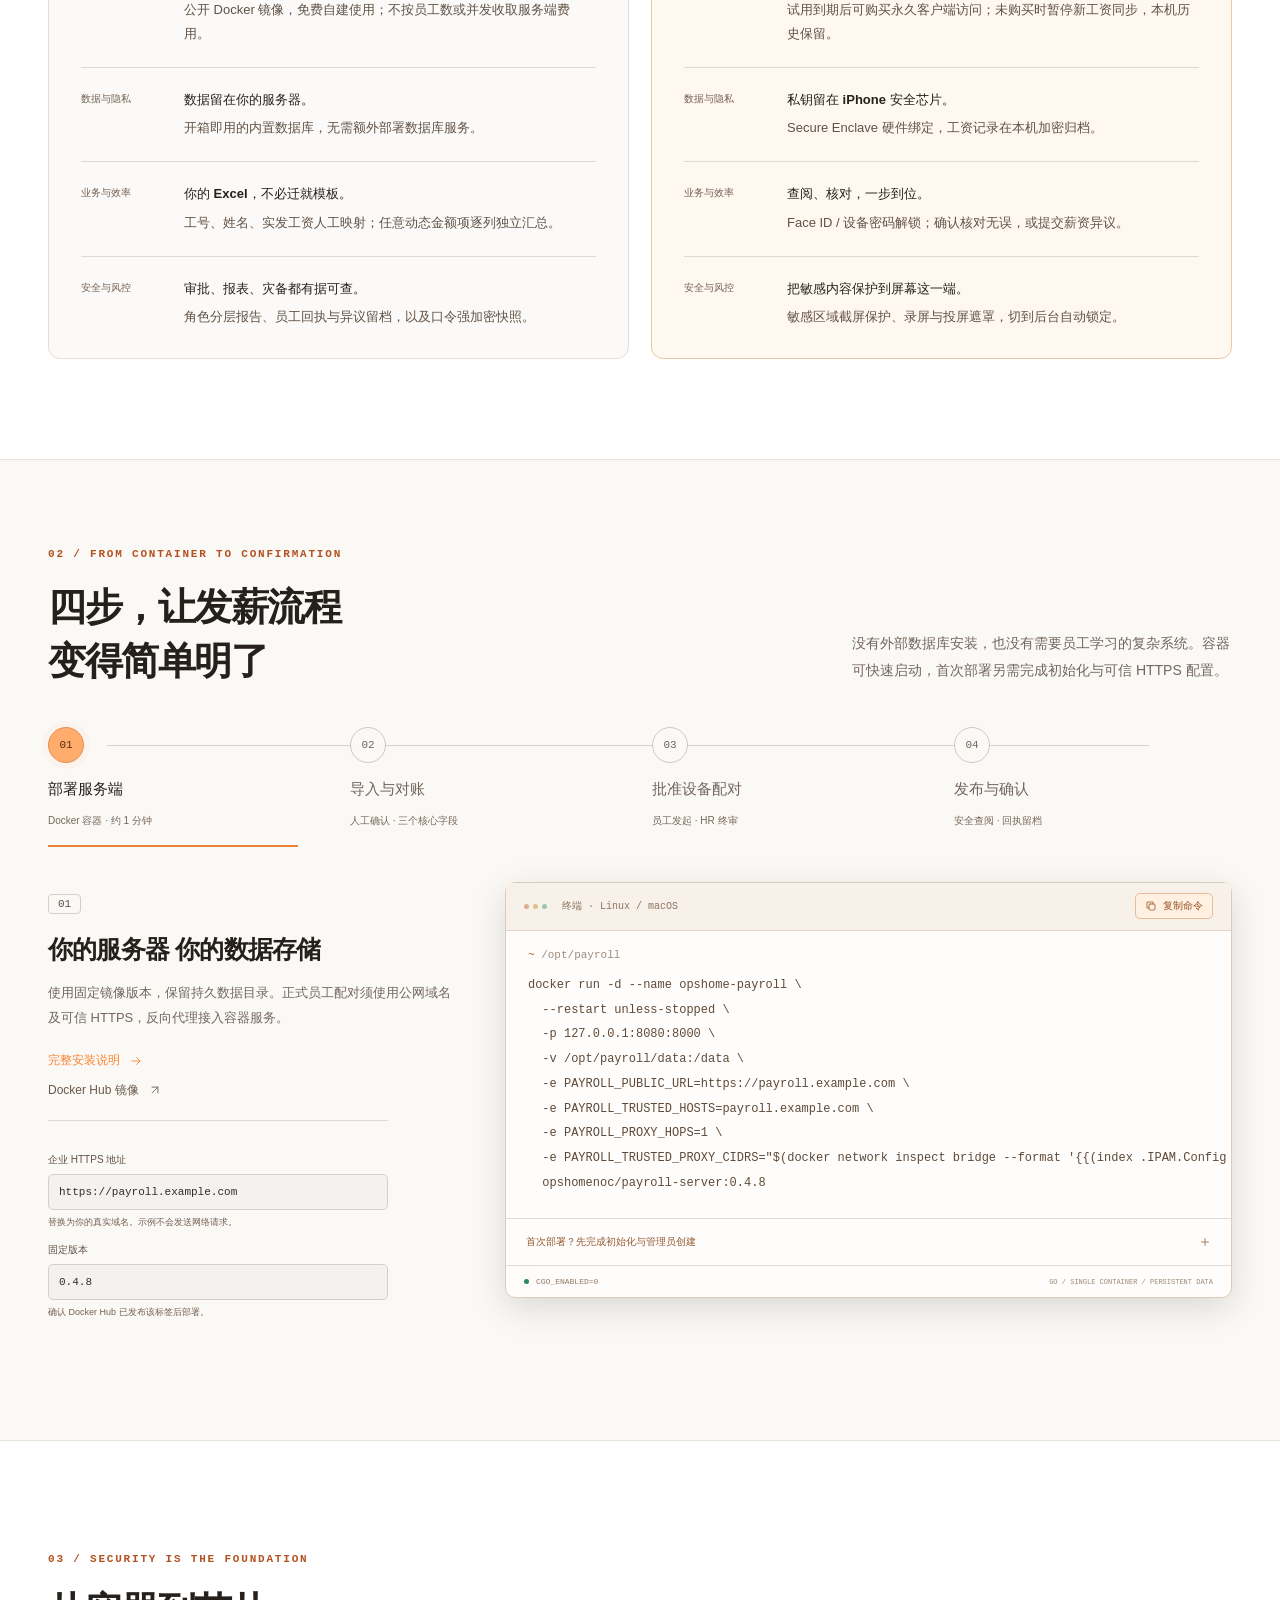
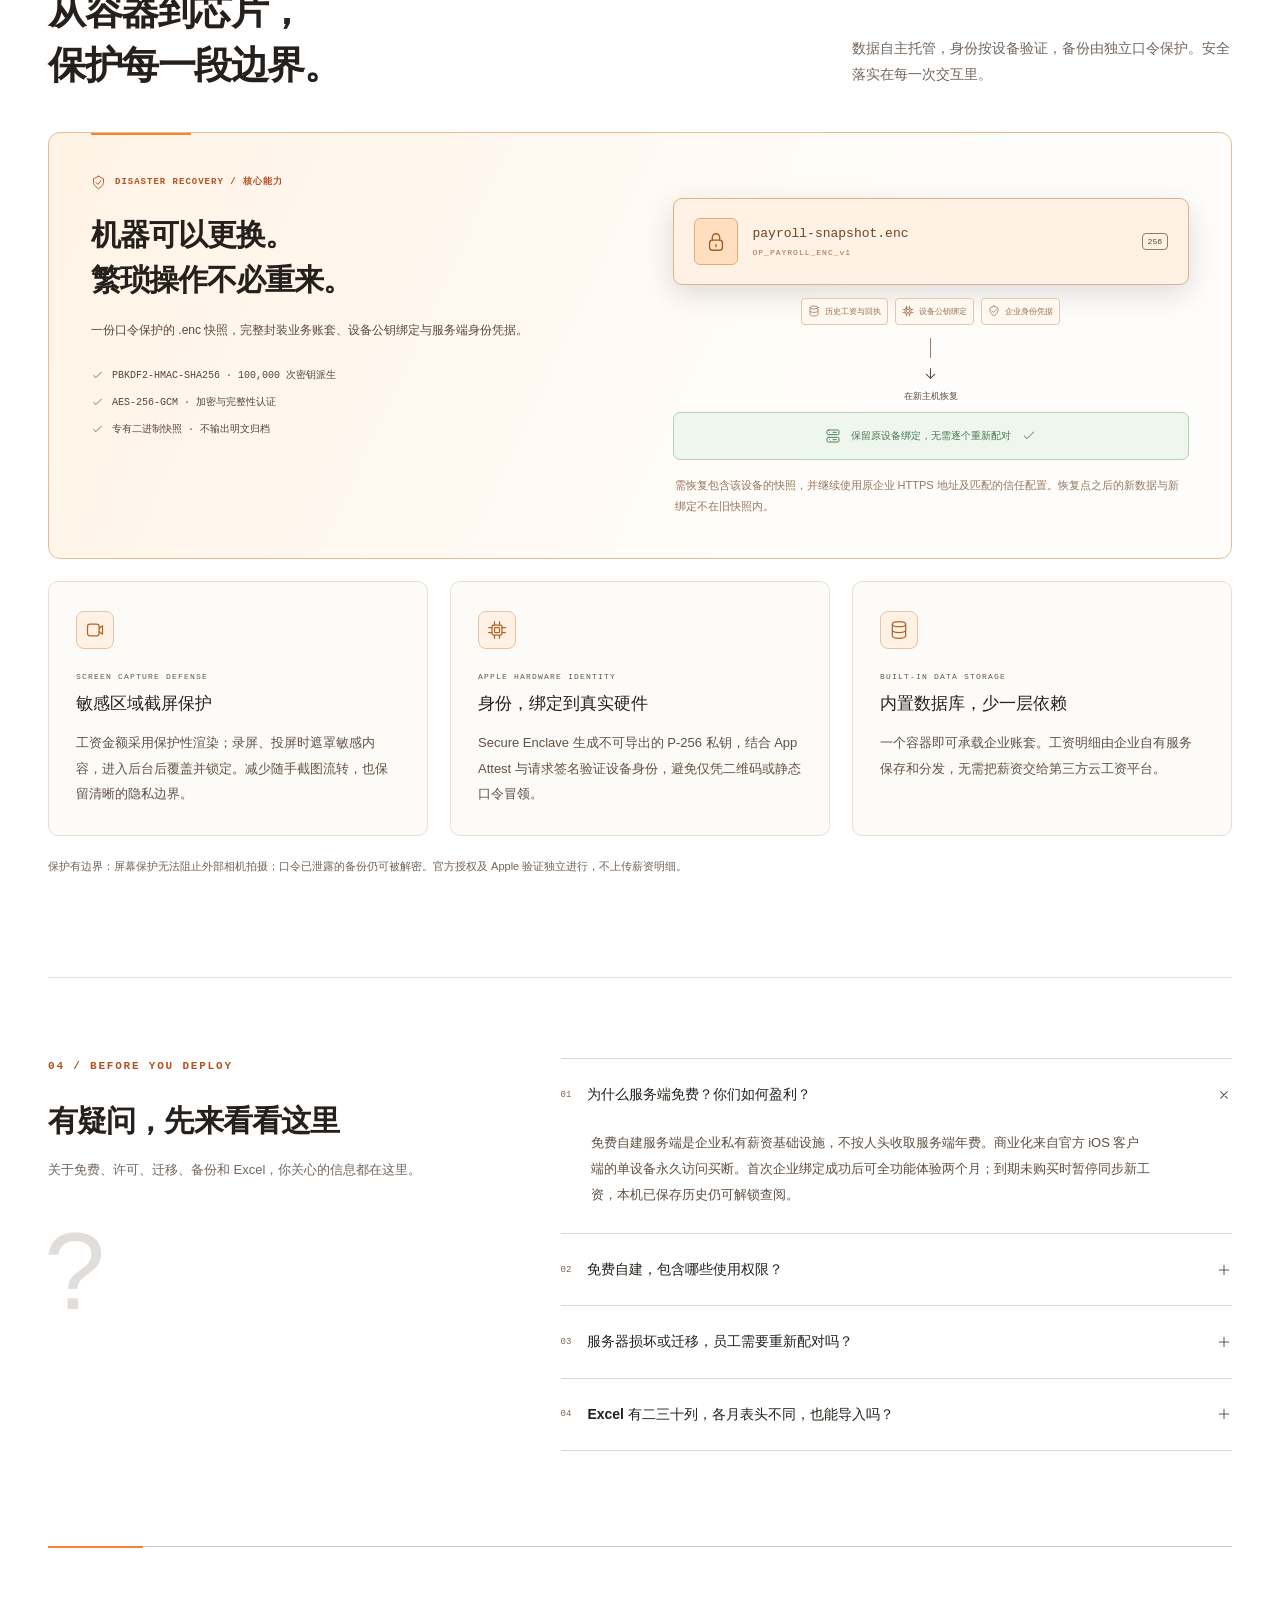
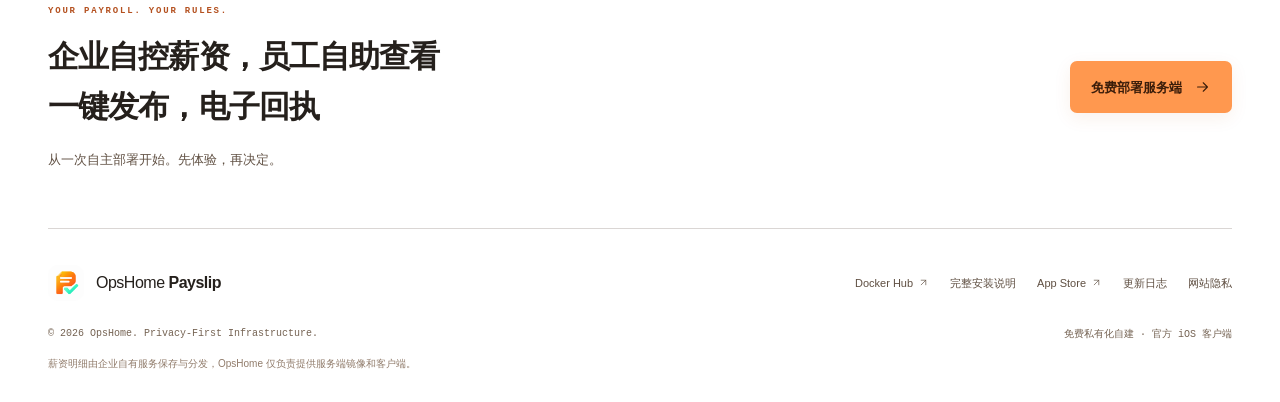
==== commit a9790d2e: "Add files via upload" ====
--- a/docs/index.html
+++ b/docs/index.html
@@ -4,8 +4,8 @@
 <header class="header"><div class="wrap header-inner"><a class="brand" href="./" aria-label="OpsHome Payslip"><img src="assets/logo.png" width="37" height="37" alt=""><span>OpsHome <b>Payslip</b></span></a><nav id="main-nav" aria-label="展开导航"><a href="#solution">双端方案</a><a href="#deployment">四步上手</a><a href="#security">安全底座</a><a href="#faq">常见问题</a></nav><div class="header-actions"><div class="language-control" aria-label="Language"><a href="./" lang="zh-CN" aria-current="page">简</a><a href="zh-hk/" lang="zh-HK">繁</a><a href="en/" lang="en">EN</a></div><a class="header-cta" href="#deployment">免费部署服务端 <svg class="icon" viewBox="0 0 24 24" fill="none" stroke="currentColor" stroke-width="1.5" stroke-linecap="round" stroke-linejoin="round" aria-hidden="true"><path d="M7 17 17 7M7 7h10v10"/></svg></a><button class="menu-button" aria-label="展开导航" aria-expanded="false" aria-controls="main-nav"><svg class="icon" viewBox="0 0 24 24" fill="none" stroke="currentColor" stroke-width="1.5" stroke-linecap="round" stroke-linejoin="round" aria-hidden="true"><path d="M4 7h16M4 12h16M4 17h16"/></svg></button></div></div></header>
 <main id="main"><section class="hero wrap"><div class="hero-copy"><p class="eyebrow"><span class="tiny-dot"></span>FREE SELF-HOSTED · PRIVACY FIRST</p><h1>薪资数据，<br><span>由你掌控。</span></h1><p class="hero-line">零成本自建的企业级保密工资条系统</p><p class="hero-english">Self-hosted. Hardware-bound. Privacy-first.</p><p class="hero-lead">告别微信、邮件里的明文工资表，也告别按人头收取的服务端年费。企业自己保管薪资，员工在自己的 iPhone 上安全查阅。</p><div class="hero-actions"><a class="button primary" href="#deployment"><svg class="icon" viewBox="0 0 24 24" fill="none" stroke="currentColor" stroke-width="1.5" stroke-linecap="round" stroke-linejoin="round" aria-hidden="true"><rect x="3" y="3" width="18" height="7" rx="2"/><rect x="3" y="14" width="18" height="7" rx="2"/><path d="M7 6.5h.01M7 17.5h.01M12 6.5h5m-5 11h5"/></svg>免费部署服务端<svg class="icon" viewBox="0 0 24 24" fill="none" stroke="currentColor" stroke-width="1.5" stroke-linecap="round" stroke-linejoin="round" aria-hidden="true"><path d="M5 12h14M13 6l6 6-6 6"/></svg></a><a class="app-store" href="https://apps.apple.com/app/id6827447163" target="_blank" rel="noopener noreferrer" aria-label="下载员工端"><svg class="icon" viewBox="0 0 24 24" fill="none" stroke="currentColor" stroke-width="1.5" stroke-linecap="round" stroke-linejoin="round" aria-hidden="true"><path fill="currentColor" stroke="none" d="M17.1 12.4c0-2 1.6-3 1.7-3.1-1-1.5-2.5-1.7-3.1-1.7-1.3-.1-2.5.8-3.1.8-.7 0-1.7-.8-2.8-.8-1.5 0-2.9.9-3.7 2.2-1.6 2.7-.4 6.8 1.1 9 .8 1.1 1.6 2.3 2.8 2.2 1.1 0 1.6-.7 3-.7s1.8.7 3 .7 2-1.1 2.8-2.2c.9-1.3 1.3-2.6 1.3-2.7-.1 0-3-.9-3-3.7ZM15 6.2c.6-.8 1.1-1.9 1-3-.9 0-2.1.6-2.8 1.4-.6.7-1.2 1.8-1.1 2.9 1.1.1 2.2-.6 2.9-1.3Z"/></svg><span><small>Download on the</small><strong>App Store</strong></span></a></div><p class="trial-line"><span class="tiny-dot"></span>2 个月全功能免费试用<span class="trial-divider">/</span><span>服务端免费自建 · iOS 单设备买断</span></p><div class="hero-assurances"><span><svg class="icon" viewBox="0 0 24 24" fill="none" stroke="currentColor" stroke-width="1.5" stroke-linecap="round" stroke-linejoin="round" aria-hidden="true"><rect x="6" y="6" width="12" height="12" rx="2"/><rect x="9" y="9" width="6" height="6" rx="1"/><path d="M9 2v4m6-4v4M9 18v4m6-4v4M2 9h4m-4 6h4m12-6h4m-4 6h4"/></svg>硬件密钥绑定</span><span><svg class="icon" viewBox="0 0 24 24" fill="none" stroke="currentColor" stroke-width="1.5" stroke-linecap="round" stroke-linejoin="round" aria-hidden="true"><path d="m12 2 8 4v6c0 5-8 10-8 10S4 17 4 12V6l8-4Z"/><path d="m8 12 3 3 5-6"/></svg>敏感区域截屏保护</span><span><svg class="icon" viewBox="0 0 24 24" fill="none" stroke="currentColor" stroke-width="1.5" stroke-linecap="round" stroke-linejoin="round" aria-hidden="true"><ellipse cx="12" cy="5" rx="8" ry="3"/><path d="M4 5v14c0 4 16 4 16 0V5M4 12c0 4 16 4 16 0"/></svg>薪资明细自主托管</span></div></div>
 <div class="hero-art" aria-label="交互示意 · 全部为虚构数据"><div class="art-grid" aria-hidden="true"></div><div class="art-orbit" aria-hidden="true"></div><div class="signature-pill"><svg class="icon" viewBox="0 0 24 24" fill="none" stroke="currentColor" stroke-width="1.5" stroke-linecap="round" stroke-linejoin="round" aria-hidden="true"><path d="m12 2 8 4v6c0 5-8 10-8 10S4 17 4 12V6l8-4Z"/><path d="m8 12 3 3 5-6"/></svg><span>HARDWARE-BOUND IDENTITY</span><span class="tiny-dot"></span></div>
-<div class="desktop-demo"><div class="window-bar"><span class="window-dots" aria-hidden="true"><i></i><i></i><i></i></span><span>payroll.internal / workspace</span><svg class="icon" viewBox="0 0 24 24" fill="none" stroke="currentColor" stroke-width="1.5" stroke-linecap="round" stroke-linejoin="round" aria-hidden="true"><rect x="5" y="10" width="14" height="11" rx="3"/><path d="M8 10V7a4 4 0 0 1 8 0v3m-4 5v2"/></svg></div><div class="desktop-content"><div class="workspace-top"><div class="company-symbol" aria-hidden="true">S<span>✦</span></div><div><b>星辰微纳科技</b><small>STARMICRO TECH</small></div><span class="demo-chip">演示</span></div><div class="workspace-title"><div><small>薪资工作台</small><h3 data-batch-label>2026 年 10 月 · 发薪批次</h3></div><span class="status approved"><svg class="icon" viewBox="0 0 24 24" fill="none" stroke="currentColor" stroke-width="1.5" stroke-linecap="round" stroke-linejoin="round" aria-hidden="true"><path d="m5 12 4 4L19 6"/></svg>已批准</span></div><div class="workspace-summary"><div><small>实发总额 / CNY</small><strong data-payroll-total>¥147,600.00</strong></div><div class="mini-chart" aria-hidden="true"><i></i><i></i><i></i><i></i><i></i><i></i><i></i><i></i></div></div><div class="table-toolbar"><span class="tiny-dot"></span>动态字段 · 已人工核对<span>15 人</span></div><div class="demo-table-scroll" tabindex="0" aria-label="动态字段 · 已人工核对"><table class="demo-table"><thead><tr><th>工号</th><th>姓名</th><th>餐补</th><th>个人代扣</th><th>实发工资</th><th>移动端状态</th></tr></thead><tbody id="demo-payroll-rows"></tbody><tfoot><tr><td colspan="2">合计（共 15 人）</td><td data-column-total="meal">¥4,500.00</td><td data-column-total="withheld">¥12,300.00</td><td data-column-total="net">¥147,600.00</td><td>—</td></tr></tfoot></table></div></div><div class="desktop-bottom"><span><svg class="icon" viewBox="0 0 24 24" fill="none" stroke="currentColor" stroke-width="1.5" stroke-linecap="round" stroke-linejoin="round" aria-hidden="true"><ellipse cx="12" cy="5" rx="8" ry="3"/><path d="M4 5v14c0 4 16 4 16 0V5M4 12c0 4 16 4 16 0"/></svg> BUILT-IN DATABASE</span><span><svg class="icon" viewBox="0 0 24 24" fill="none" stroke="currentColor" stroke-width="1.5" stroke-linecap="round" stroke-linejoin="round" aria-hidden="true"><rect x="5" y="10" width="14" height="11" rx="3"/><path d="M8 10V7a4 4 0 0 1 8 0v3m-4 5v2"/></svg> AES-256-GCM</span></div></div>
-<div class="phone-demo"><div class="phone-island" aria-hidden="true"></div><div class="phone-status"><span>9:41</span><span aria-hidden="true">▮▮▮ ▰</span></div><div class="phone-company"><span class="company-symbol small">S<span>✦</span></span><div><b>星辰微纳科技</b><small>林沐 · 研发部</small></div><svg class="icon" viewBox="0 0 24 24" fill="none" stroke="currentColor" stroke-width="1.5" stroke-linecap="round" stroke-linejoin="round" aria-hidden="true"><path d="m12 2 8 4v6c0 5-8 10-8 10S4 17 4 12V6l8-4Z"/><path d="m8 12 3 3 5-6"/></svg></div><div class="phone-heading"><h3>我的工资条</h3><button class="icon-button" id="toggle-amounts" aria-label="演示金额隐藏" aria-pressed="false"><svg class="icon" viewBox="0 0 24 24" fill="none" stroke="currentColor" stroke-width="1.5" stroke-linecap="round" stroke-linejoin="round" aria-hidden="true"><path d="M2 12s4-7 10-7 10 7 10 7-4 7-10 7S2 12 2 12Z"/><circle cx="12" cy="12" r="3"/></svg></button></div><div class="phone-months" aria-label="2026 年 10 月"><button data-month="0" aria-pressed="true">10 月</button><button data-month="1" aria-pressed="false">9 月</button></div><div class="salary-card"><div class="salary-card-top"><span>实发工资 <small>CNY</small></span><svg class="icon" viewBox="0 0 24 24" fill="none" stroke="currentColor" stroke-width="1.5" stroke-linecap="round" stroke-linejoin="round" aria-hidden="true"><rect x="5" y="10" width="14" height="11" rx="3"/><path d="M8 10V7a4 4 0 0 1 8 0v3m-4 5v2"/></svg></div><strong class="salary-number" data-phone-net>¥9,120.00</strong><small data-phone-period>2026 年 10 月</small><div class="salary-divider"></div><div class="salary-line"><span>餐补</span><b data-phone-detail="0">—</b></div><div class="salary-line"><span>个人代扣</span><b data-phone-detail="1">—</b></div><div class="salary-line"><span>单位承担</span><b data-phone-detail="2">—</b></div><div class="capture-mask" hidden><span><svg class="icon" viewBox="0 0 24 24" fill="none" stroke="currentColor" stroke-width="1.5" stroke-linecap="round" stroke-linejoin="round" aria-hidden="true"><path d="m12 2 8 4v6c0 5-8 10-8 10S4 17 4 12V6l8-4Z"/><path d="m8 12 3 3 5-6"/></svg></span><b>敏感内容已遮罩</b><small>录屏 / 投屏保护示意</small></div></div><button class="phone-confirm" id="demo-confirm"><svg class="icon" viewBox="0 0 24 24" fill="none" stroke="currentColor" stroke-width="1.5" stroke-linecap="round" stroke-linejoin="round" aria-hidden="true"><path d="m5 12 4 4L19 6"/></svg><span>确认核对无误</span></button><div class="hardware-note"><svg class="icon" viewBox="0 0 24 24" fill="none" stroke="currentColor" stroke-width="1.5" stroke-linecap="round" stroke-linejoin="round" aria-hidden="true"><rect x="6" y="6" width="12" height="12" rx="2"/><rect x="9" y="9" width="6" height="6" rx="1"/><path d="M9 2v4m6-4v4M9 18v4m6-4v4M2 9h4m-4 6h4m12-6h4m-4 6h4"/></svg>硬件身份已验证</div><div class="phone-nav" aria-hidden="true"><span><svg class="icon" viewBox="0 0 24 24" fill="none" stroke="currentColor" stroke-width="1.5" stroke-linecap="round" stroke-linejoin="round" aria-hidden="true"><path d="m12 2 9 5-9 5-9-5 9-5Zm-9 5v10l9 5 9-5V7m-9 5v10M7.5 4.5l9 5"/></svg></span><span><svg class="icon" viewBox="0 0 24 24" fill="none" stroke="currentColor" stroke-width="1.5" stroke-linecap="round" stroke-linejoin="round" aria-hidden="true"><rect x="6" y="2" width="12" height="20" rx="3"/><path d="M10 5h4m-3 14h2"/></svg></span><span><svg class="icon" viewBox="0 0 24 24" fill="none" stroke="currentColor" stroke-width="1.5" stroke-linecap="round" stroke-linejoin="round" aria-hidden="true"><path d="m12 2 8 4v6c0 5-8 10-8 10S4 17 4 12V6l8-4Z"/><path d="m8 12 3 3 5-6"/></svg></span></div><div class="phone-home" aria-hidden="true"></div></div>
+<div class="desktop-demo"><div class="window-bar"><span class="window-dots" aria-hidden="true"><i></i><i></i><i></i></span><span>payroll.internal / workspace</span><svg class="icon" viewBox="0 0 24 24" fill="none" stroke="currentColor" stroke-width="1.5" stroke-linecap="round" stroke-linejoin="round" aria-hidden="true"><rect x="5" y="10" width="14" height="11" rx="3"/><path d="M8 10V7a4 4 0 0 1 8 0v3m-4 5v2"/></svg></div><div class="desktop-content"><div class="workspace-top"><div class="company-symbol" aria-hidden="true">X<span>✦</span></div><div><b>XX科技有限公司</b><small>XX TECHNOLOGY</small></div><span class="demo-chip">演示</span></div><div class="workspace-title"><div><small>薪资工作台</small><h3 data-batch-label>2026 年 10 月 · 发薪批次</h3></div><span class="status approved"><svg class="icon" viewBox="0 0 24 24" fill="none" stroke="currentColor" stroke-width="1.5" stroke-linecap="round" stroke-linejoin="round" aria-hidden="true"><path d="m5 12 4 4L19 6"/></svg>已批准</span></div><div class="workspace-summary"><div><small>实发总额 / CNY</small><strong data-payroll-total>¥147,600.00</strong></div><div class="mini-chart" aria-hidden="true"><i></i><i></i><i></i><i></i><i></i><i></i><i></i><i></i></div></div><div class="table-toolbar"><span class="tiny-dot"></span>动态字段 · 已人工核对<span>15 人</span></div><div class="demo-table-scroll" tabindex="0" aria-label="动态字段 · 已人工核对"><table class="demo-table"><thead><tr><th>工号</th><th>姓名</th><th>餐补</th><th>个人代扣</th><th>实发工资</th><th>移动端状态</th></tr></thead><tbody id="demo-payroll-rows"></tbody><tfoot><tr><td colspan="2">合计（共 15 人）</td><td data-column-total="meal">¥4,500.00</td><td data-column-total="withheld">¥12,300.00</td><td data-column-total="net">¥147,600.00</td><td>—</td></tr></tfoot></table></div></div><div class="desktop-bottom"><span><svg class="icon" viewBox="0 0 24 24" fill="none" stroke="currentColor" stroke-width="1.5" stroke-linecap="round" stroke-linejoin="round" aria-hidden="true"><ellipse cx="12" cy="5" rx="8" ry="3"/><path d="M4 5v14c0 4 16 4 16 0V5M4 12c0 4 16 4 16 0"/></svg> BUILT-IN DATABASE</span><span><svg class="icon" viewBox="0 0 24 24" fill="none" stroke="currentColor" stroke-width="1.5" stroke-linecap="round" stroke-linejoin="round" aria-hidden="true"><rect x="5" y="10" width="14" height="11" rx="3"/><path d="M8 10V7a4 4 0 0 1 8 0v3m-4 5v2"/></svg> AES-256-GCM</span></div></div>
+<div class="phone-demo"><div class="phone-island" aria-hidden="true"></div><div class="phone-status"><span>9:41</span><span aria-hidden="true">▮▮▮ ▰</span></div><div class="phone-company"><span class="company-symbol small">X<span>✦</span></span><div><b>XX科技有限公司</b><small>林沐 · 研发部</small></div><svg class="icon" viewBox="0 0 24 24" fill="none" stroke="currentColor" stroke-width="1.5" stroke-linecap="round" stroke-linejoin="round" aria-hidden="true"><path d="m12 2 8 4v6c0 5-8 10-8 10S4 17 4 12V6l8-4Z"/><path d="m8 12 3 3 5-6"/></svg></div><div class="phone-heading"><h3>我的工资条</h3><button class="icon-button" id="toggle-amounts" aria-label="演示金额隐藏" aria-pressed="false"><svg class="icon" viewBox="0 0 24 24" fill="none" stroke="currentColor" stroke-width="1.5" stroke-linecap="round" stroke-linejoin="round" aria-hidden="true"><path d="M2 12s4-7 10-7 10 7 10 7-4 7-10 7S2 12 2 12Z"/><circle cx="12" cy="12" r="3"/></svg></button></div><div class="phone-months" aria-label="2026 年 10 月"><button data-month="0" aria-pressed="true">10 月</button><button data-month="1" aria-pressed="false">9 月</button></div><div class="salary-card"><div class="salary-card-top"><span>实发工资 <small>CNY</small></span><svg class="icon" viewBox="0 0 24 24" fill="none" stroke="currentColor" stroke-width="1.5" stroke-linecap="round" stroke-linejoin="round" aria-hidden="true"><rect x="5" y="10" width="14" height="11" rx="3"/><path d="M8 10V7a4 4 0 0 1 8 0v3m-4 5v2"/></svg></div><strong class="salary-number" data-phone-net>¥9,120.00</strong><small data-phone-period>2026 年 10 月</small><div class="salary-divider"></div><div class="salary-line"><span>餐补</span><b data-phone-detail="0">—</b></div><div class="salary-line"><span>个人代扣</span><b data-phone-detail="1">—</b></div><div class="salary-line"><span>单位承担</span><b data-phone-detail="2">—</b></div><div class="capture-mask" hidden><span><svg class="icon" viewBox="0 0 24 24" fill="none" stroke="currentColor" stroke-width="1.5" stroke-linecap="round" stroke-linejoin="round" aria-hidden="true"><path d="m12 2 8 4v6c0 5-8 10-8 10S4 17 4 12V6l8-4Z"/><path d="m8 12 3 3 5-6"/></svg></span><b>敏感内容已遮罩</b><small>录屏 / 投屏保护示意</small></div></div><button class="phone-confirm" id="demo-confirm"><svg class="icon" viewBox="0 0 24 24" fill="none" stroke="currentColor" stroke-width="1.5" stroke-linecap="round" stroke-linejoin="round" aria-hidden="true"><path d="m5 12 4 4L19 6"/></svg><span>确认核对无误</span></button><div class="hardware-note"><svg class="icon" viewBox="0 0 24 24" fill="none" stroke="currentColor" stroke-width="1.5" stroke-linecap="round" stroke-linejoin="round" aria-hidden="true"><rect x="6" y="6" width="12" height="12" rx="2"/><rect x="9" y="9" width="6" height="6" rx="1"/><path d="M9 2v4m6-4v4M9 18v4m6-4v4M2 9h4m-4 6h4m12-6h4m-4 6h4"/></svg>硬件身份已验证</div><div class="phone-nav" aria-hidden="true"><span><svg class="icon" viewBox="0 0 24 24" fill="none" stroke="currentColor" stroke-width="1.5" stroke-linecap="round" stroke-linejoin="round" aria-hidden="true"><path d="m12 2 9 5-9 5-9-5 9-5Zm-9 5v10l9 5 9-5V7m-9 5v10M7.5 4.5l9 5"/></svg></span><span><svg class="icon" viewBox="0 0 24 24" fill="none" stroke="currentColor" stroke-width="1.5" stroke-linecap="round" stroke-linejoin="round" aria-hidden="true"><rect x="6" y="2" width="12" height="20" rx="3"/><path d="M10 5h4m-3 14h2"/></svg></span><span><svg class="icon" viewBox="0 0 24 24" fill="none" stroke="currentColor" stroke-width="1.5" stroke-linecap="round" stroke-linejoin="round" aria-hidden="true"><path d="m12 2 8 4v6c0 5-8 10-8 10S4 17 4 12V6l8-4Z"/><path d="m8 12 3 3 5-6"/></svg></span></div><div class="phone-home" aria-hidden="true"></div></div>
 <div class="data-pill"><svg class="icon" viewBox="0 0 24 24" fill="none" stroke="currentColor" stroke-width="1.5" stroke-linecap="round" stroke-linejoin="round" aria-hidden="true"><ellipse cx="12" cy="5" rx="8" ry="3"/><path d="M4 5v14c0 4 16 4 16 0V5M4 12c0 4 16 4 16 0"/></svg><div><small>DATA RESIDENCY</small><strong>YOUR INFRASTRUCTURE</strong></div></div><div class="art-caption"><span class="tiny-dot"></span>交互示意 · 全部为虚构数据<button id="capture-demo" aria-pressed="false"><svg class="icon" viewBox="0 0 24 24" fill="none" stroke="currentColor" stroke-width="1.5" stroke-linecap="round" stroke-linejoin="round" aria-hidden="true"><rect x="3" y="5" width="14" height="14" rx="3"/><path d="m17 10 4-3v10l-4-3"/></svg><span>演示录屏保护</span></button></div></div></section>
 <section class="pain-section wrap" aria-labelledby="pain-title"><div class="pain-title"><span>THE OLD WAY</span><h2 id="pain-title">工资条，不该在聊天窗口里裸奔。</h2></div><div class="pain-grid"><div><span class="pain-index">01</span><h3>明文附件流转</h3><p>一份 Excel，多次转发，边界越来越远。</p></div><div><span class="pain-index">02</span><h3>按人头持续付费</h3><p>团队规模增长，不该变成服务端年费增长。</p></div><div><span class="pain-index">03</span><h3>敏感数据交给别人</h3><p>员工信息与薪资明细，应由企业自己保管。</p></div></div></section>
 <section class="section wrap" id="solution"><div class="section-heading"><div><p class="eyebrow">01 / BUILT FOR BOTH SIDES</p><h2>后台够专业。<br>员工端够简单。</h2></div><p>IT 掌握数据边界，HR 掌握发薪流程。员工只需要一部 iPhone。</p></div><div class="comparison-grid"><article class="comparison-card server"><div class="comparison-top"><span class="feature-icon"><svg class="icon" viewBox="0 0 24 24" fill="none" stroke="currentColor" stroke-width="1.5" stroke-linecap="round" stroke-linejoin="round" aria-hidden="true"><rect x="3" y="3" width="18" height="7" rx="2"/><rect x="3" y="14" width="18" height="7" rx="2"/><path d="M7 6.5h.01M7 17.5h.01M12 6.5h5m-5 11h5"/></svg></span><span>YOUR INFRASTRUCTURE</span><span class="side-tag">FREE</span></div><h3>免费私有服务端</h3><div class="comparison-price">免费自建</div><p class="comparison-sub">不按员工人数收取服务端年费</p><div class="comparison-features"><div class="comparison-row"><small>成本与授权</small><div><h4>一个容器，一套企业账套。</h4><p>公开 Docker 镜像，免费自建使用；不按员工数或并发收取服务端费用。</p></div></div><div class="comparison-row"><small>数据与隐私</small><div><h4>数据留在你的服务器。</h4><p>开箱即用的内置数据库，无需额外部署数据库服务。</p></div></div><div class="comparison-row"><small>业务与效率</small><div><h4>你的 Excel，不必迁就模板。</h4><p>工号、姓名、实发工资人工映射；任意动态金额项逐列独立汇总。</p></div></div><div class="comparison-row"><small>安全与风控</small><div><h4>审批、报表、灾备都有据可查。</h4><p>角色分层报告、员工回执与异议留档，以及口令强加密快照。</p></div></div></div></article><article class="comparison-card client"><div class="comparison-top"><span class="feature-icon"><svg class="icon" viewBox="0 0 24 24" fill="none" stroke="currentColor" stroke-width="1.5" stroke-linecap="round" stroke-linejoin="round" aria-hidden="true"><rect x="6" y="2" width="12" height="20" rx="3"/><path d="M10 5h4m-3 14h2"/></svg></span><span>THE PRIVATE LAST MILE</span><span class="side-tag">iOS</span></div><h3>官方 iOS 客户端</h3><div class="comparison-price">先体验，再决定</div><p class="comparison-sub">2 个月免费试用 · 单设备客户端 一次性购买 长期有效</p><div class="comparison-features"><div class="comparison-row"><small>成本与授权</small><div><h4>完整体验，从首次绑定开始。</h4><p>试用到期后可购买永久客户端访问；未购买时暂停新工资同步，本机历史保留。</p></div></div><div class="comparison-row"><small>数据与隐私</small><div><h4>私钥留在 iPhone 安全芯片。</h4><p>Secure Enclave 硬件绑定，工资记录在本机加密归档。</p></div></div><div class="comparison-row"><small>业务与效率</small><div><h4>查阅、核对，一步到位。</h4><p>Face ID / 设备密码解锁；确认核对无误，或提交薪资异议。</p></div></div><div class="comparison-row"><small>安全与风控</small><div><h4>把敏感内容保护到屏幕这一端。</h4><p>敏感区域截屏保护、录屏与投屏遮罩，切到后台自动锁定。</p></div></div></div></article></div></section>
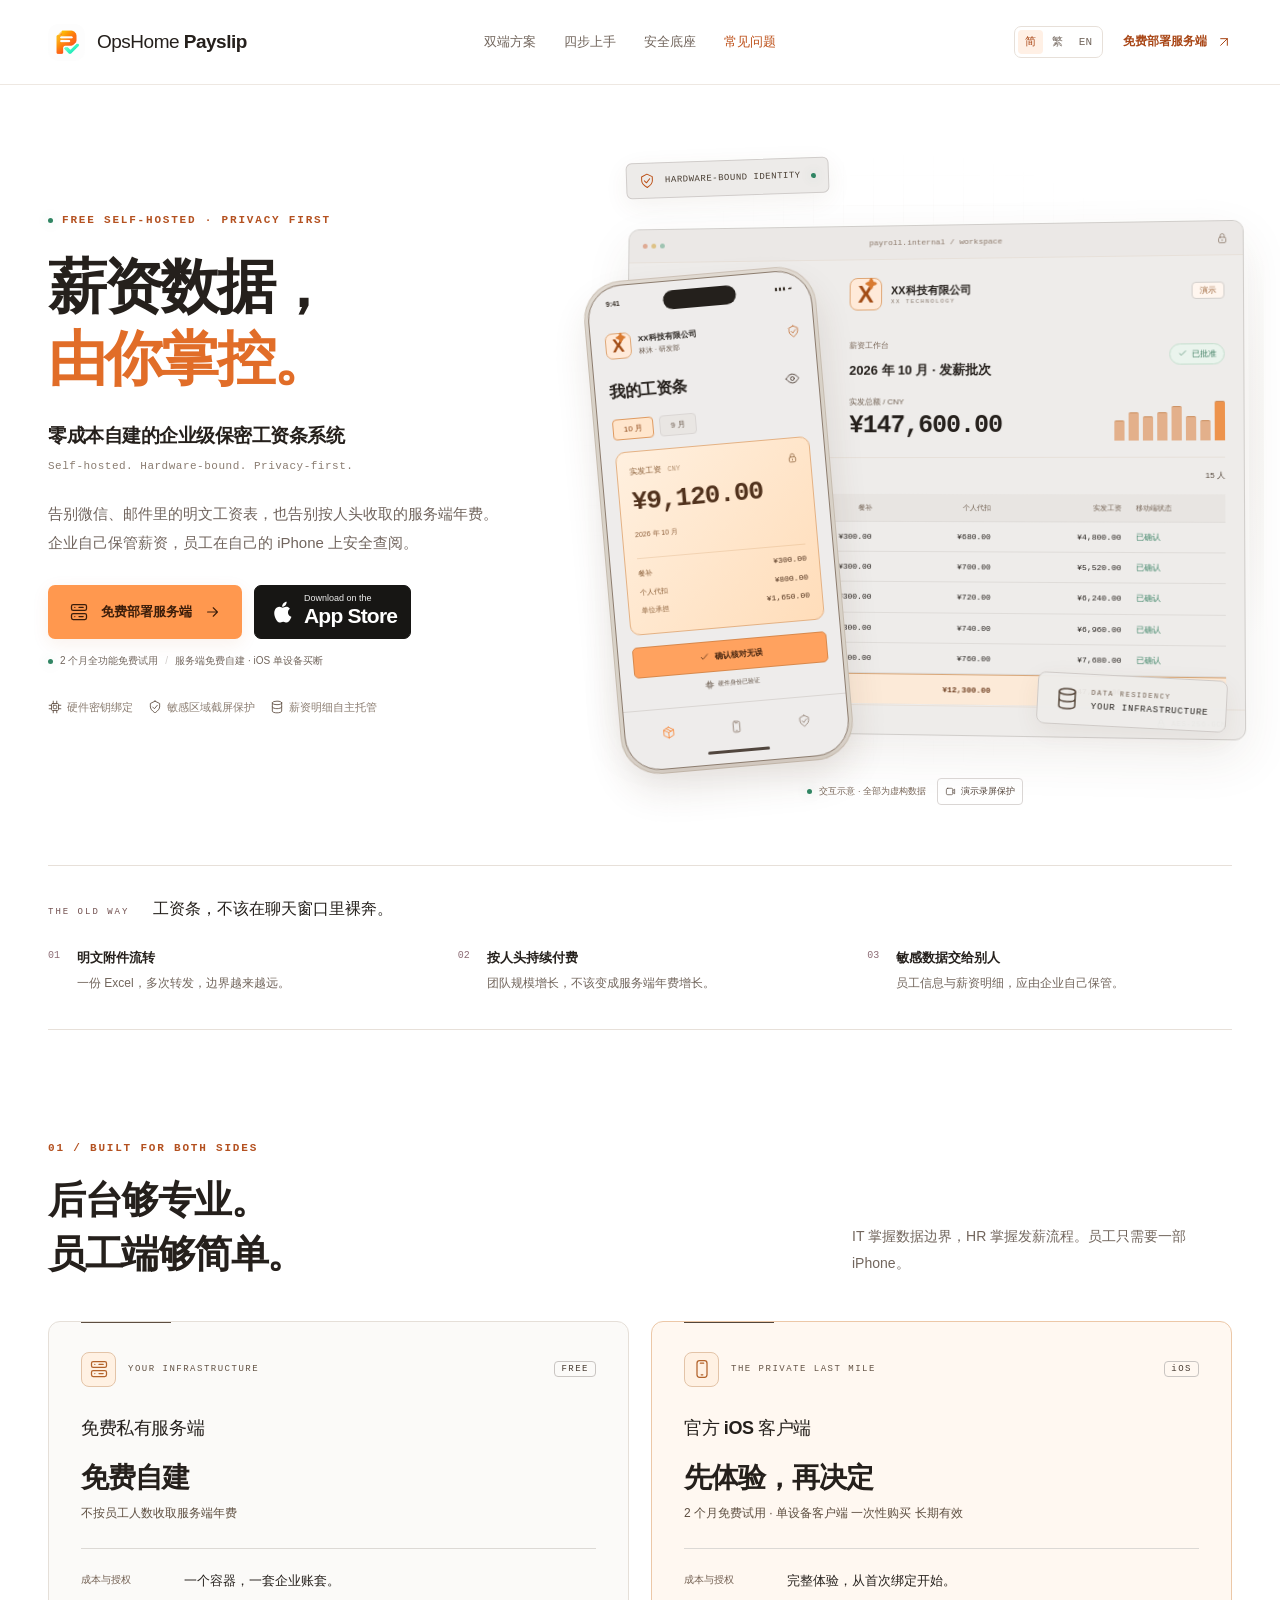
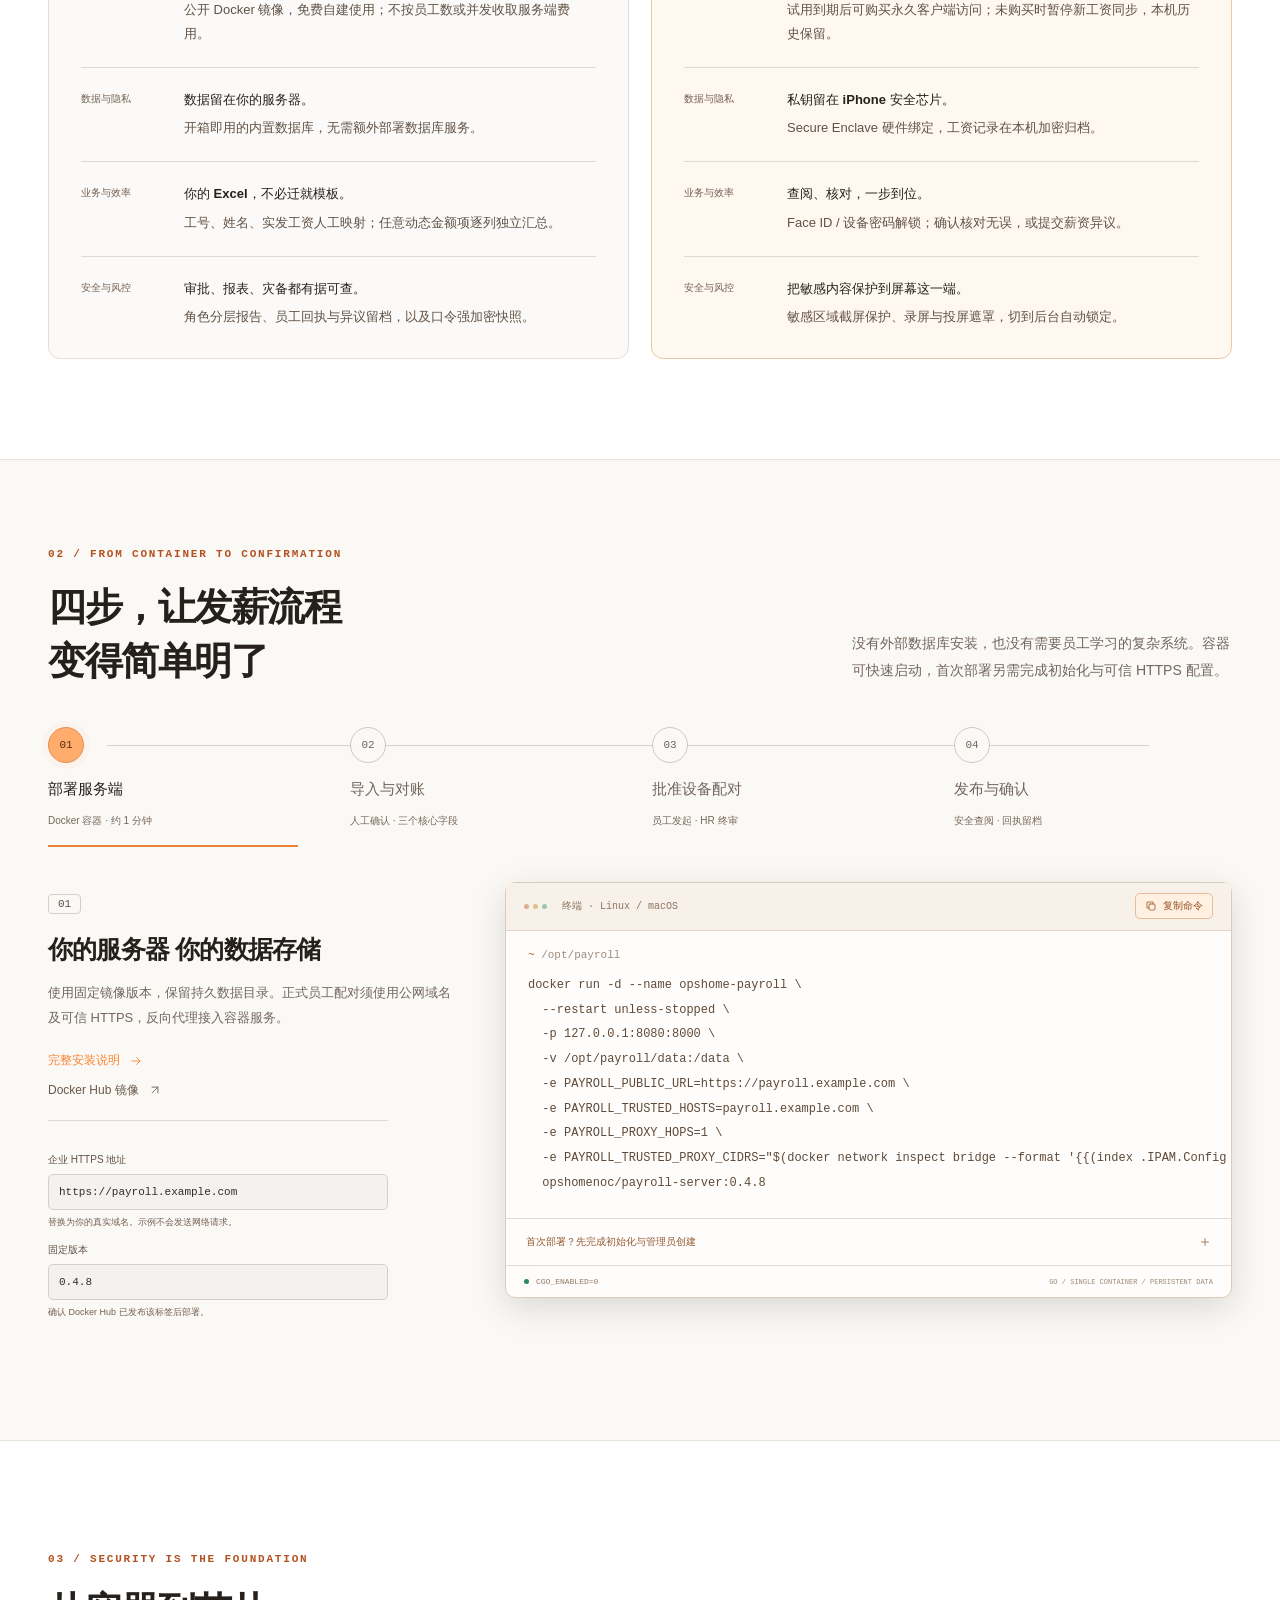
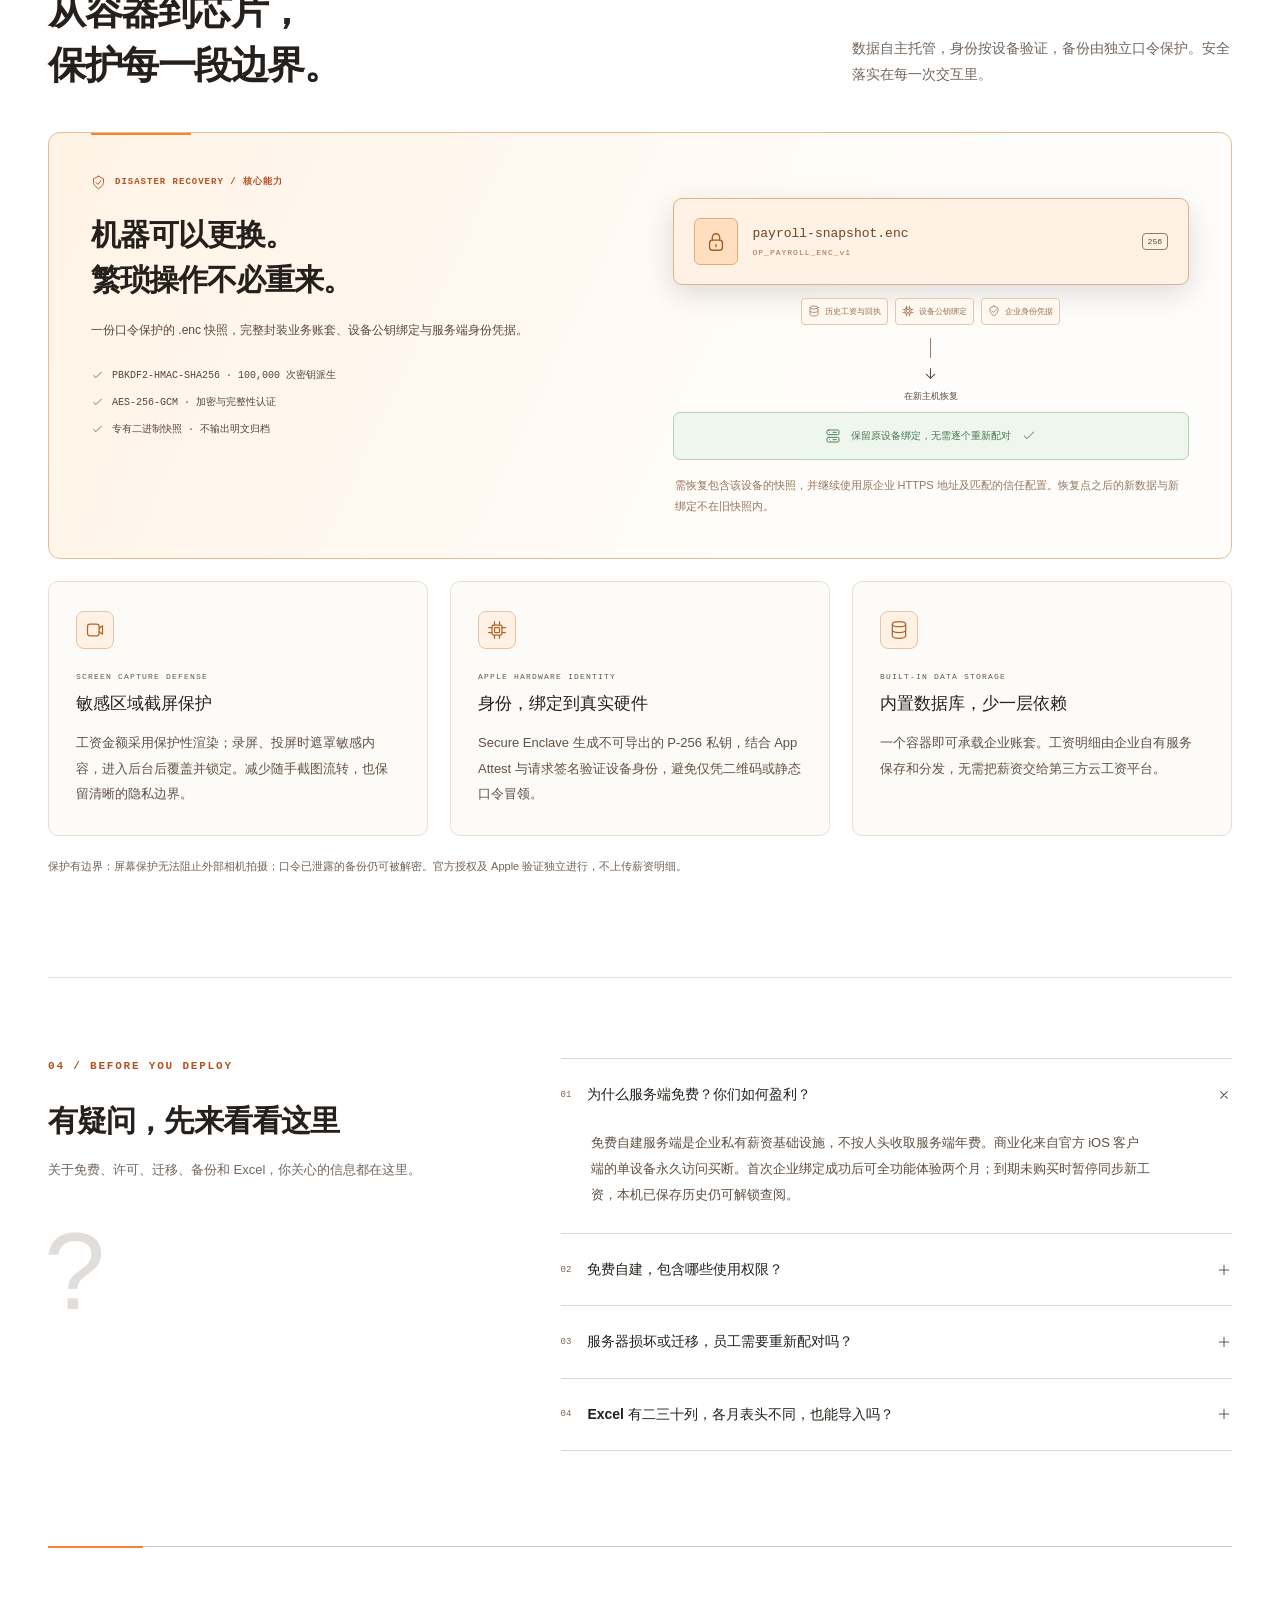
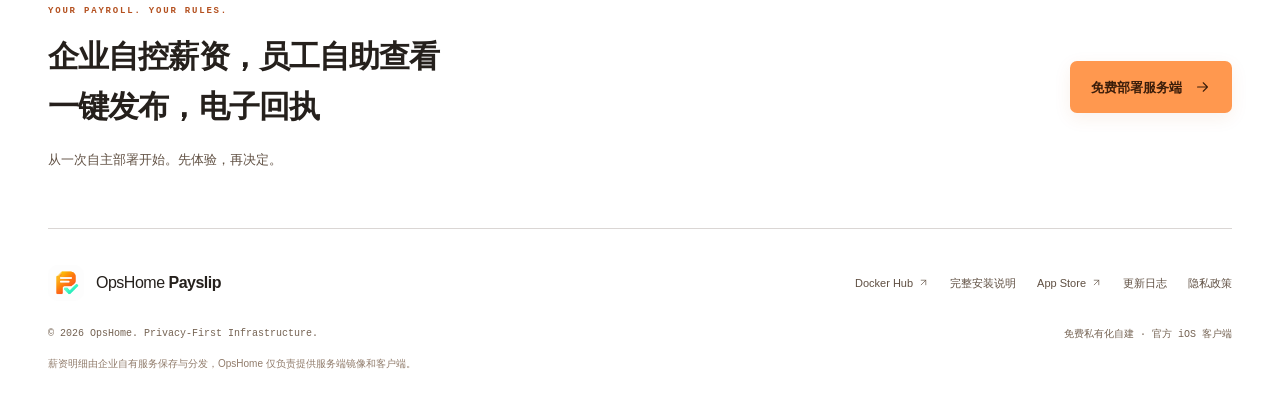
==== commit 060e6192: "Add files via upload" ====
--- a/docs/index.html
+++ b/docs/index.html
@@ -23,5 +23,5 @@
 <section class="section wrap" id="security"><div class="section-heading"><div><p class="eyebrow">03 / SECURITY IS THE FOUNDATION</p><h2>从容器到芯片，<br>保护每一段边界。</h2></div><p>数据自主托管，身份按设备验证，备份由独立口令保护。安全落实在每一次交互里。</p></div><article class="recovery-card"><div class="recovery-copy"><p class="eyebrow"><svg class="icon" viewBox="0 0 24 24" fill="none" stroke="currentColor" stroke-width="1.5" stroke-linecap="round" stroke-linejoin="round" aria-hidden="true"><path d="m12 2 8 4v6c0 5-8 10-8 10S4 17 4 12V6l8-4Z"/><path d="m8 12 3 3 5-6"/></svg>DISASTER RECOVERY / 核心能力</p><h3>机器可以更换。<br>繁琐操作不必重来。</h3><p>一份口令保护的 .enc 快照，完整封装业务账套、设备公钥绑定与服务端身份凭据。</p><ul><li><svg class="icon" viewBox="0 0 24 24" fill="none" stroke="currentColor" stroke-width="1.5" stroke-linecap="round" stroke-linejoin="round" aria-hidden="true"><path d="m5 12 4 4L19 6"/></svg>PBKDF2-HMAC-SHA256 · 100,000 次密钥派生</li><li><svg class="icon" viewBox="0 0 24 24" fill="none" stroke="currentColor" stroke-width="1.5" stroke-linecap="round" stroke-linejoin="round" aria-hidden="true"><path d="m5 12 4 4L19 6"/></svg>AES-256-GCM · 加密与完整性认证</li><li><svg class="icon" viewBox="0 0 24 24" fill="none" stroke="currentColor" stroke-width="1.5" stroke-linecap="round" stroke-linejoin="round" aria-hidden="true"><path d="m5 12 4 4L19 6"/></svg>专有二进制快照 · 不输出明文归档</li></ul></div><div class="recovery-visual"><div class="snapshot-file"><span><svg class="icon" viewBox="0 0 24 24" fill="none" stroke="currentColor" stroke-width="1.5" stroke-linecap="round" stroke-linejoin="round" aria-hidden="true"><rect x="5" y="10" width="14" height="11" rx="3"/><path d="M8 10V7a4 4 0 0 1 8 0v3m-4 5v2"/></svg></span><div><b>payroll-snapshot.enc</b><small>OP_PAYROLL_ENC_v1</small></div><span class="file-badge">256</span></div><div class="snapshot-assets"><span><svg class="icon" viewBox="0 0 24 24" fill="none" stroke="currentColor" stroke-width="1.5" stroke-linecap="round" stroke-linejoin="round" aria-hidden="true"><ellipse cx="12" cy="5" rx="8" ry="3"/><path d="M4 5v14c0 4 16 4 16 0V5M4 12c0 4 16 4 16 0"/></svg>历史工资与回执</span><span><svg class="icon" viewBox="0 0 24 24" fill="none" stroke="currentColor" stroke-width="1.5" stroke-linecap="round" stroke-linejoin="round" aria-hidden="true"><rect x="6" y="6" width="12" height="12" rx="2"/><rect x="9" y="9" width="6" height="6" rx="1"/><path d="M9 2v4m6-4v4M9 18v4m6-4v4M2 9h4m-4 6h4m12-6h4m-4 6h4"/></svg>设备公钥绑定</span><span><svg class="icon" viewBox="0 0 24 24" fill="none" stroke="currentColor" stroke-width="1.5" stroke-linecap="round" stroke-linejoin="round" aria-hidden="true"><path d="m12 2 8 4v6c0 5-8 10-8 10S4 17 4 12V6l8-4Z"/><path d="m8 12 3 3 5-6"/></svg>企业身份凭据</span></div><div class="recovery-line"><span></span><svg class="icon" viewBox="0 0 24 24" fill="none" stroke="currentColor" stroke-width="1.5" stroke-linecap="round" stroke-linejoin="round" aria-hidden="true"><path d="M5 12h14M13 6l6 6-6 6"/></svg><b>在新主机恢复</b></div><div class="restore-result"><svg class="icon" viewBox="0 0 24 24" fill="none" stroke="currentColor" stroke-width="1.5" stroke-linecap="round" stroke-linejoin="round" aria-hidden="true"><rect x="3" y="3" width="18" height="7" rx="2"/><rect x="3" y="14" width="18" height="7" rx="2"/><path d="M7 6.5h.01M7 17.5h.01M12 6.5h5m-5 11h5"/></svg><span>保留原设备绑定，无需逐个重新配对</span><svg class="icon" viewBox="0 0 24 24" fill="none" stroke="currentColor" stroke-width="1.5" stroke-linecap="round" stroke-linejoin="round" aria-hidden="true"><path d="m5 12 4 4L19 6"/></svg></div><p class="recovery-condition">需恢复包含该设备的快照，并继续使用原企业 HTTPS 地址及匹配的信任配置。恢复点之后的新数据与新绑定不在旧快照内。</p></div></article><div class="security-grid"><article><span class="security-icon"><svg class="icon" viewBox="0 0 24 24" fill="none" stroke="currentColor" stroke-width="1.5" stroke-linecap="round" stroke-linejoin="round" aria-hidden="true"><rect x="3" y="5" width="14" height="14" rx="3"/><path d="m17 10 4-3v10l-4-3"/></svg></span><small>Screen capture defense</small><h3>敏感区域截屏保护</h3><p>工资金额采用保护性渲染；录屏、投屏时遮罩敏感内容，进入后台后覆盖并锁定。减少随手截图流转，也保留清晰的隐私边界。</p></article><article><span class="security-icon"><svg class="icon" viewBox="0 0 24 24" fill="none" stroke="currentColor" stroke-width="1.5" stroke-linecap="round" stroke-linejoin="round" aria-hidden="true"><rect x="6" y="6" width="12" height="12" rx="2"/><rect x="9" y="9" width="6" height="6" rx="1"/><path d="M9 2v4m6-4v4M9 18v4m6-4v4M2 9h4m-4 6h4m12-6h4m-4 6h4"/></svg></span><small>Apple hardware identity</small><h3>身份，绑定到真实硬件</h3><p>Secure Enclave 生成不可导出的 P-256 私钥，结合 App Attest 与请求签名验证设备身份，避免仅凭二维码或静态口令冒领。</p></article><article><span class="security-icon"><svg class="icon" viewBox="0 0 24 24" fill="none" stroke="currentColor" stroke-width="1.5" stroke-linecap="round" stroke-linejoin="round" aria-hidden="true"><ellipse cx="12" cy="5" rx="8" ry="3"/><path d="M4 5v14c0 4 16 4 16 0V5M4 12c0 4 16 4 16 0"/></svg></span><small>Built-in data storage</small><h3>内置数据库，少一层依赖</h3><p>一个容器即可承载企业账套。工资明细由企业自有服务保存和分发，无需把薪资交给第三方云工资平台。</p></article></div><p class="security-note">保护有边界：屏幕保护无法阻止外部相机拍摄；口令已泄露的备份仍可被解密。官方授权及 Apple 验证独立进行，不上传薪资明细。</p></section>
 <section class="faq-section wrap" id="faq"><div><p class="eyebrow">04 / BEFORE YOU DEPLOY</p><h2>有疑问，先来看看这里</h2><p>关于免费、许可、迁移、备份和 Excel，你关心的信息都在这里。</p><div class="faq-symbol" aria-hidden="true">?</div></div><div class="faq-list"><details open><summary><span class="faq-number">01</span><h3>为什么服务端免费？你们如何盈利？</h3><svg class="icon" viewBox="0 0 24 24" fill="none" stroke="currentColor" stroke-width="1.5" stroke-linecap="round" stroke-linejoin="round" aria-hidden="true"><path d="M12 5v14M5 12h14"/></svg></summary><p>免费自建服务端是企业私有薪资基础设施，不按人头收取服务端年费。商业化来自官方 iOS 客户端的单设备永久访问买断。首次企业绑定成功后可全功能体验两个月；到期未购买时暂停同步新工资，本机已保存历史仍可解锁查阅。</p></details><details><summary><span class="faq-number">02</span><h3>免费自建，包含哪些使用权限？</h3><svg class="icon" viewBox="0 0 24 24" fill="none" stroke="currentColor" stroke-width="1.5" stroke-linecap="round" stroke-linejoin="round" aria-hidden="true"><path d="M12 5v14M5 12h14"/></svg></summary><p>OpsHome Payslip 提供免费私有化自建 / 社区自托管版本。企业可按产品许可部署官方 Docker 镜像，并配合官方 iOS 客户端使用。免费部署不等于获得服务端源码修改或再分发授权。</p></details><details><summary><span class="faq-number">03</span><h3>服务器损坏或迁移，员工需要重新配对吗？</h3><svg class="icon" viewBox="0 0 24 24" fill="none" stroke="currentColor" stroke-width="1.5" stroke-linecap="round" stroke-linejoin="round" aria-hidden="true"><path d="M12 5v14M5 12h14"/></svg></summary><p>恢复包含设备绑定的加密快照，并保留原企业 HTTPS 地址和对应信任配置后，快照内已有设备可继续使用；会话轮换由配套 App 自动签名恢复。快照之后新增的数据、配对或撤销变化不在旧快照中，因此应定期备份并妥善保管口令。</p></details><details><summary><span class="faq-number">04</span><h3>Excel 有二三十列，各月表头不同，也能导入吗？</h3><svg class="icon" viewBox="0 0 24 24" fill="none" stroke="currentColor" stroke-width="1.5" stroke-linecap="round" stroke-linejoin="round" aria-hidden="true"><path d="M12 5v14M5 12h14"/></svg></summary><p>支持全动态表头与实际数据行数。人工指定工号、姓名和实发工资后，其余明细按金额或文本处理，所有金额列独立汇总。跨月分析按相同列名称对齐；同义但不同名称的字段应由企业统一命名。上传资源保护及 Excel 本身的容量限制仍适用。</p></details></div></section>
 <section class="closing-section wrap"><div><p class="eyebrow">YOUR PAYROLL. YOUR RULES.</p><h2>企业自控薪资，员工自助查看<br>一键发布，电子回执</h2><p>从一次自主部署开始。先体验，再决定。</p></div><a class="button primary" href="#deployment">免费部署服务端<svg class="icon" viewBox="0 0 24 24" fill="none" stroke="currentColor" stroke-width="1.5" stroke-linecap="round" stroke-linejoin="round" aria-hidden="true"><path d="M5 12h14M13 6l6 6-6 6"/></svg></a></section></main>
-<footer class="footer wrap"><div class="footer-top"><a class="brand" href="./"><img src="assets/logo.png" width="36" height="36" alt=""><span>OpsHome <b>Payslip</b></span></a><div class="footer-links"><a href="https://hub.docker.com/r/opshomenoc/payroll-server" target="_blank" rel="noopener noreferrer">Docker Hub<svg class="icon" viewBox="0 0 24 24" fill="none" stroke="currentColor" stroke-width="1.5" stroke-linecap="round" stroke-linejoin="round" aria-hidden="true"><path d="M7 17 17 7M7 7h10v10"/></svg></a><a href="quickstart.html">完整安装说明</a><a href="https://apps.apple.com/app/id6827447163" target="_blank" rel="noopener noreferrer">App Store<svg class="icon" viewBox="0 0 24 24" fill="none" stroke="currentColor" stroke-width="1.5" stroke-linecap="round" stroke-linejoin="round" aria-hidden="true"><path d="M7 17 17 7M7 7h10v10"/></svg></a><button data-dialog="changelog">更新日志</button><button data-dialog="privacy">网站隐私</button></div></div><div class="footer-bottom"><p>© 2026 OpsHome. Privacy-First Infrastructure.</p><p>免费私有化自建 · 官方 iOS 客户端</p></div><p class="footer-claim">薪资明细由企业自有服务保存与分发，OpsHome 仅负责提供服务端镜像和客户端。</p></footer>
+<footer class="footer wrap"><div class="footer-top"><a class="brand" href="./"><img src="assets/logo.png" width="36" height="36" alt=""><span>OpsHome <b>Payslip</b></span></a><div class="footer-links"><a href="https://hub.docker.com/r/opshomenoc/payroll-server" target="_blank" rel="noopener noreferrer">Docker Hub<svg class="icon" viewBox="0 0 24 24" fill="none" stroke="currentColor" stroke-width="1.5" stroke-linecap="round" stroke-linejoin="round" aria-hidden="true"><path d="M7 17 17 7M7 7h10v10"/></svg></a><a href="quickstart.html">完整安装说明</a><a href="https://apps.apple.com/app/id6827447163" target="_blank" rel="noopener noreferrer">App Store<svg class="icon" viewBox="0 0 24 24" fill="none" stroke="currentColor" stroke-width="1.5" stroke-linecap="round" stroke-linejoin="round" aria-hidden="true"><path d="M7 17 17 7M7 7h10v10"/></svg></a><button data-dialog="changelog">更新日志</button><a href="privacy.html">隐私政策</a></div></div><div class="footer-bottom"><p>© 2026 OpsHome. Privacy-First Infrastructure.</p><p>免费私有化自建 · 官方 iOS 客户端</p></div><p class="footer-claim">薪资明细由企业自有服务保存与分发，OpsHome 仅负责提供服务端镜像和客户端。</p></footer>
 <dialog id="privacy"><div class="dialog-top"><h2>这个网站如何处理数据</h2><button data-close aria-label="关闭">×</button></div><p>本站只展示产品资料和虚构界面。模拟表格、金额隐藏、配对和确认交互均在浏览器本地执行；不收集薪资、不要求登录，不接入第三方广告、分析脚本或字体。网站托管方仍可能处理必要的访问日志。</p></dialog><dialog id="changelog"><div class="dialog-top"><h2>本次产品更新</h2><button data-close aria-label="关闭">×</button></div><ul><li>服务端 R26：动态映射、逐列对账与角色分层分析。</li><li>服务端 R26：口令强加密快照与异机灾备恢复。</li><li>iOS Build54：当前企业启动恢复与首次系统解锁。</li></ul></dialog><div class="toast" id="site-toast" role="status" aria-live="polite" hidden></div><script id="page-copy" type="application/json">{"approveDevice": "\u6279\u51c6\u6fc0\u6d3b\u8bbe\u5907", "batch": "2026 \u5e74 10 \u6708 \u00b7 \u53d1\u85aa\u6279\u6b21", "capture": "\u6f14\u793a\u5f55\u5c4f\u4fdd\u62a4", "captureOff": "\u9000\u51fa\u4fdd\u62a4\u6f14\u793a", "cols": ["\u5de5\u53f7", "\u59d3\u540d", "\u9910\u8865", "\u4e2a\u4eba\u4ee3\u6263", "\u5b9e\u53d1\u5de5\u8d44", "\u79fb\u52a8\u7aef\u72b6\u6001"], "copied": "\u5df2\u590d\u5236", "copy": "\u590d\u5236\u547d\u4ee4", "copyFailed": "\u65e0\u6cd5\u81ea\u52a8\u590d\u5236\uff0c\u8bf7\u9009\u4e2d\u547d\u4ee4\u624b\u52a8\u590d\u5236", "deviceApproved": "\u8bbe\u5907\u5df2\u6279\u51c6 \u00b7 \u6f14\u793a", "domainError": "\u8bf7\u8f93\u5165\u6709\u6548\u7684 HTTPS \u57df\u540d\uff0c\u4e0d\u5305\u542b\u8def\u5f84\u3001\u8d26\u53f7\u3001\u7aef\u53e3\u6216\u67e5\u8be2\u53c2\u6570\u3002", "labelSim": "\u6f14\u793a", "locale": "zh-CN", "month": "2026 \u5e74 10 \u6708", "months": ["2026 \u5e74 10 \u6708", "2026 \u5e74 9 \u6708"], "names": ["\u5468\u5b81", "\u9648\u9065", "\u6c88\u79be", "\u82cf\u6674", "\u987e\u8fdc", "\u8bb8\u77e5", "\u6797\u6c90", "\u6c5f\u6f84", "\u7a0b\u4e00", "\u9646\u5b89", "\u8c22\u8a00", "\u5b8b\u6eaa", "\u767d\u82b7", "\u6e29\u4e88", "\u53f6\u6e05"], "receipt": "\u786e\u8ba4\u6838\u5bf9\u65e0\u8bef", "receiptDone": "\u5df2\u8bb0\u5f55\u786e\u8ba4 \u00b7 \u6f14\u793a", "statuses": ["\u5df2\u786e\u8ba4", "\u5f85\u67e5\u9605", "\u5f02\u8bae\u4e2d"], "sum": "\u5408\u8ba1\uff08\u5171 15 \u4eba\uff09"}</script></body></html>
--- a/docs/assets/site.css
+++ b/docs/assets/site.css
@@ -20,3 +20,6 @@
 .desktop-demo{box-shadow:0 18px 48px #51351d16,0 0 0 4px #ffffff90}.phone-demo{box-shadow:0 19px 38px #51351d24,0 0 0 3px #e3ddd5,0 0 0 4px #cfc5b9}.signature-pill,.data-pill{box-shadow:0 7px 24px #67462612}.comparison-row p,.security-grid p,.faq-list details>p{font-size:13px}.security-note,.fine-print,.recovery-condition{font-size:11px}.header nav{font-size:13px}.footer-links,.footer-links>button{font-size:11px}.footer-bottom,.footer-claim{font-size:10px}
 @media(max-width:640px){.art-grid{inset-inline:0}.comparison-row p,.security-grid p,.faq-list details>p{font-size:12px}.security-note,.fine-print,.recovery-condition{font-size:10px}.header nav{font-size:14px}}
 .terminal code{font-size:12px;line-height:1.9}@media(max-width:640px){.terminal code{font-size:11px;line-height:1.9}}
+
+/* Standalone privacy policy */
+.policy-main{max-width:880px;margin:0 auto;padding:64px 24px 80px}.policy-main h1{font-size:clamp(2rem,5vw,3.5rem);line-height:1.15;margin:16px 0}.policy-main .policy-intro{font-size:1.12rem;color:#555;line-height:1.85}.policy-main section{margin-top:32px;scroll-margin-top:110px}.policy-main h2{font-size:1.25rem;line-height:1.5;margin-bottom:10px}.policy-main p{line-height:1.9;overflow-wrap:anywhere}.policy-meta{color:#666;font-size:.9rem}.policy-nav{display:flex;flex-wrap:wrap;gap:12px;padding:18px 0}.policy-nav a{padding:8px 12px;border:1px solid #ddd;border-radius:8px}.policy-nav a[aria-current]{border-color:#c44a10;color:#a83708}.policy-footer{border-top:1px solid #ddd;padding-top:24px;margin-top:40px}.policy-footer a{text-decoration:underline}.policy-header{padding:18px 24px;border-bottom:1px solid #eee}.policy-header .wrap{display:flex;justify-content:space-between;align-items:center;gap:16px;flex-wrap:wrap}@media(max-width:480px){.policy-main{padding-top:36px}}
